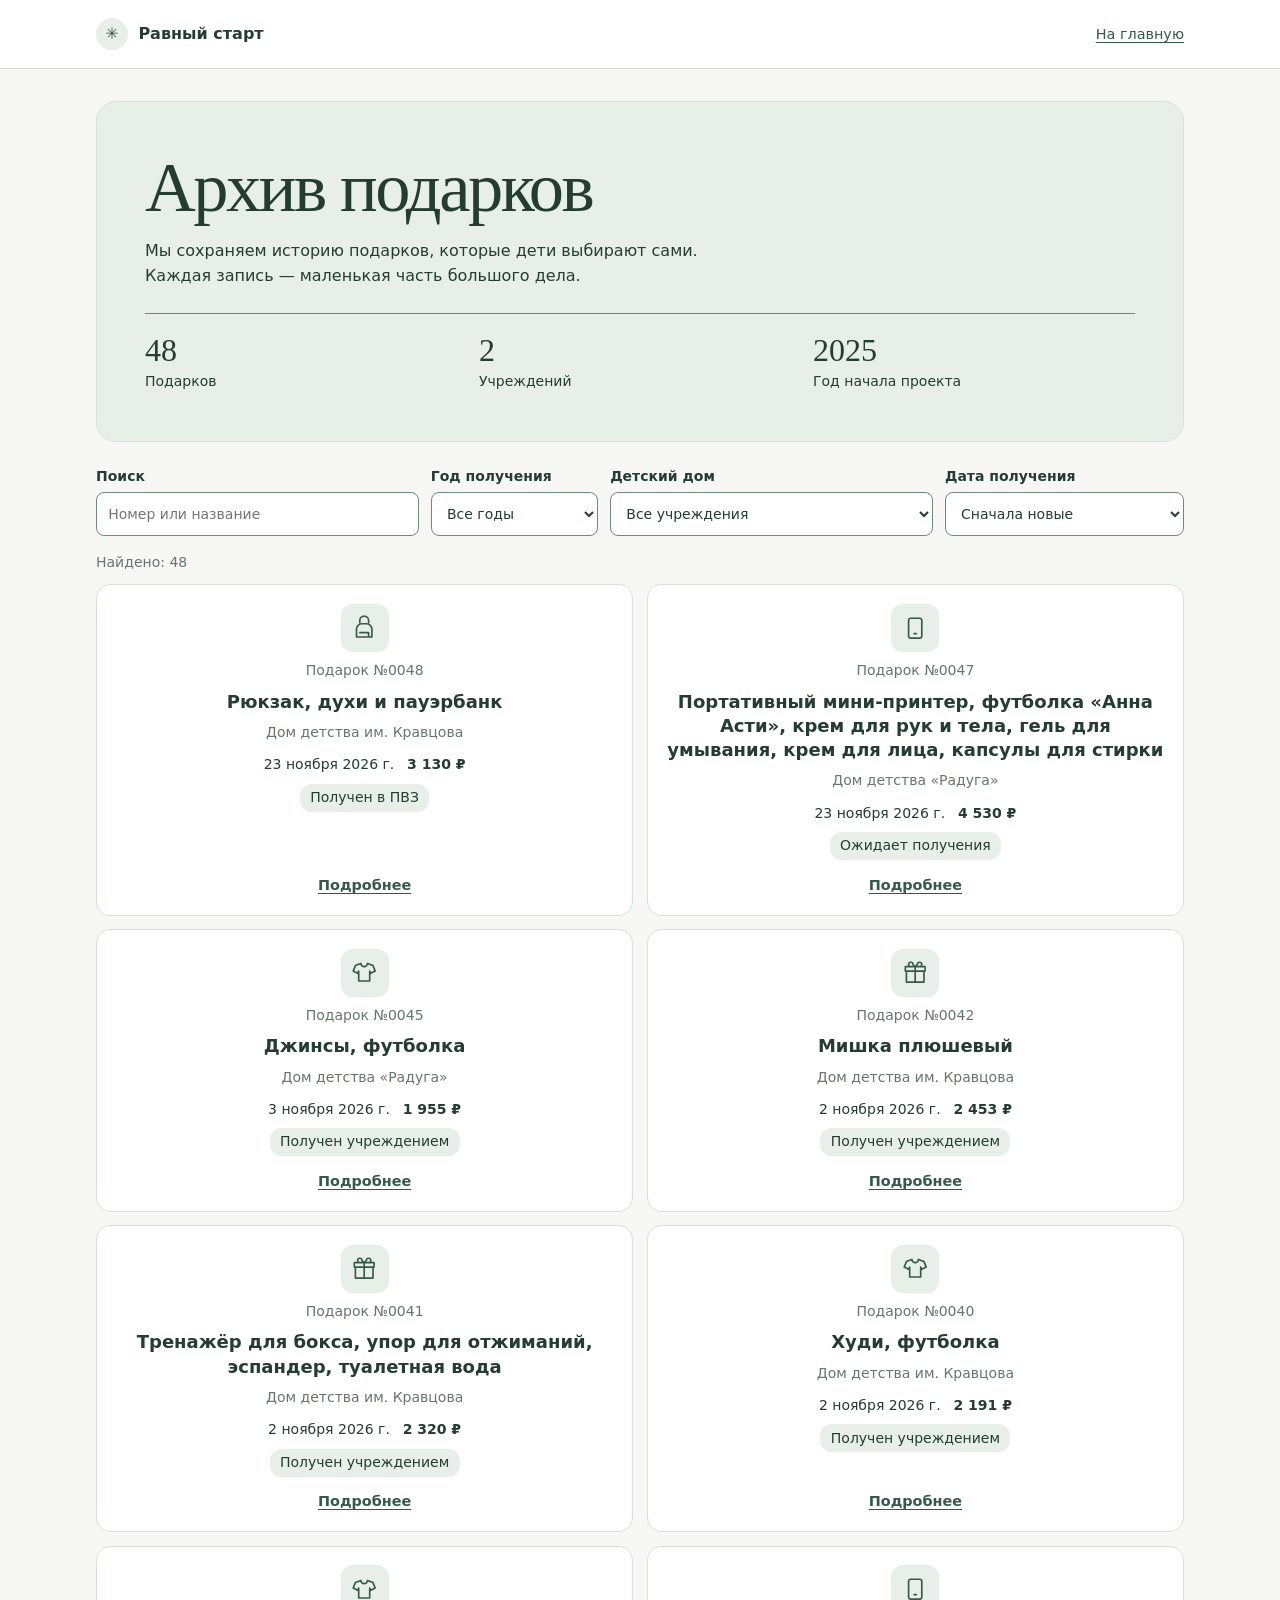
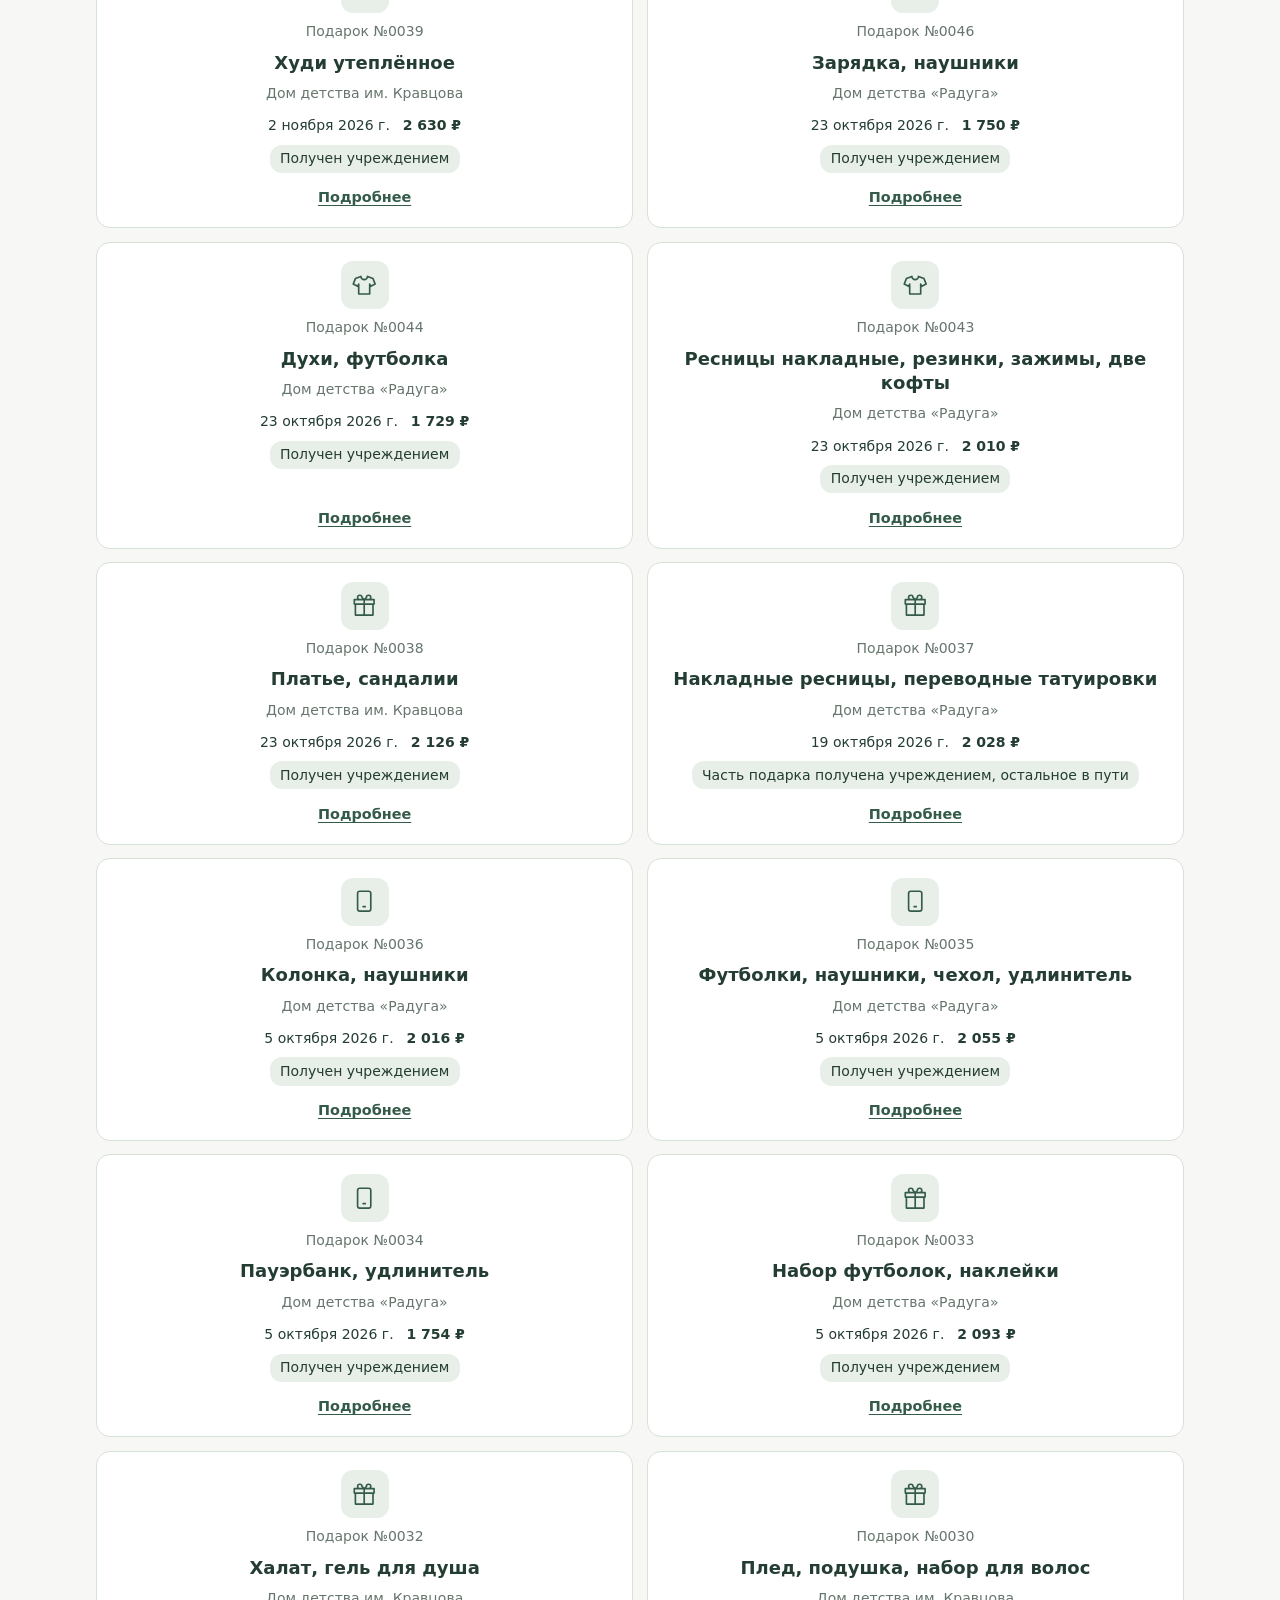
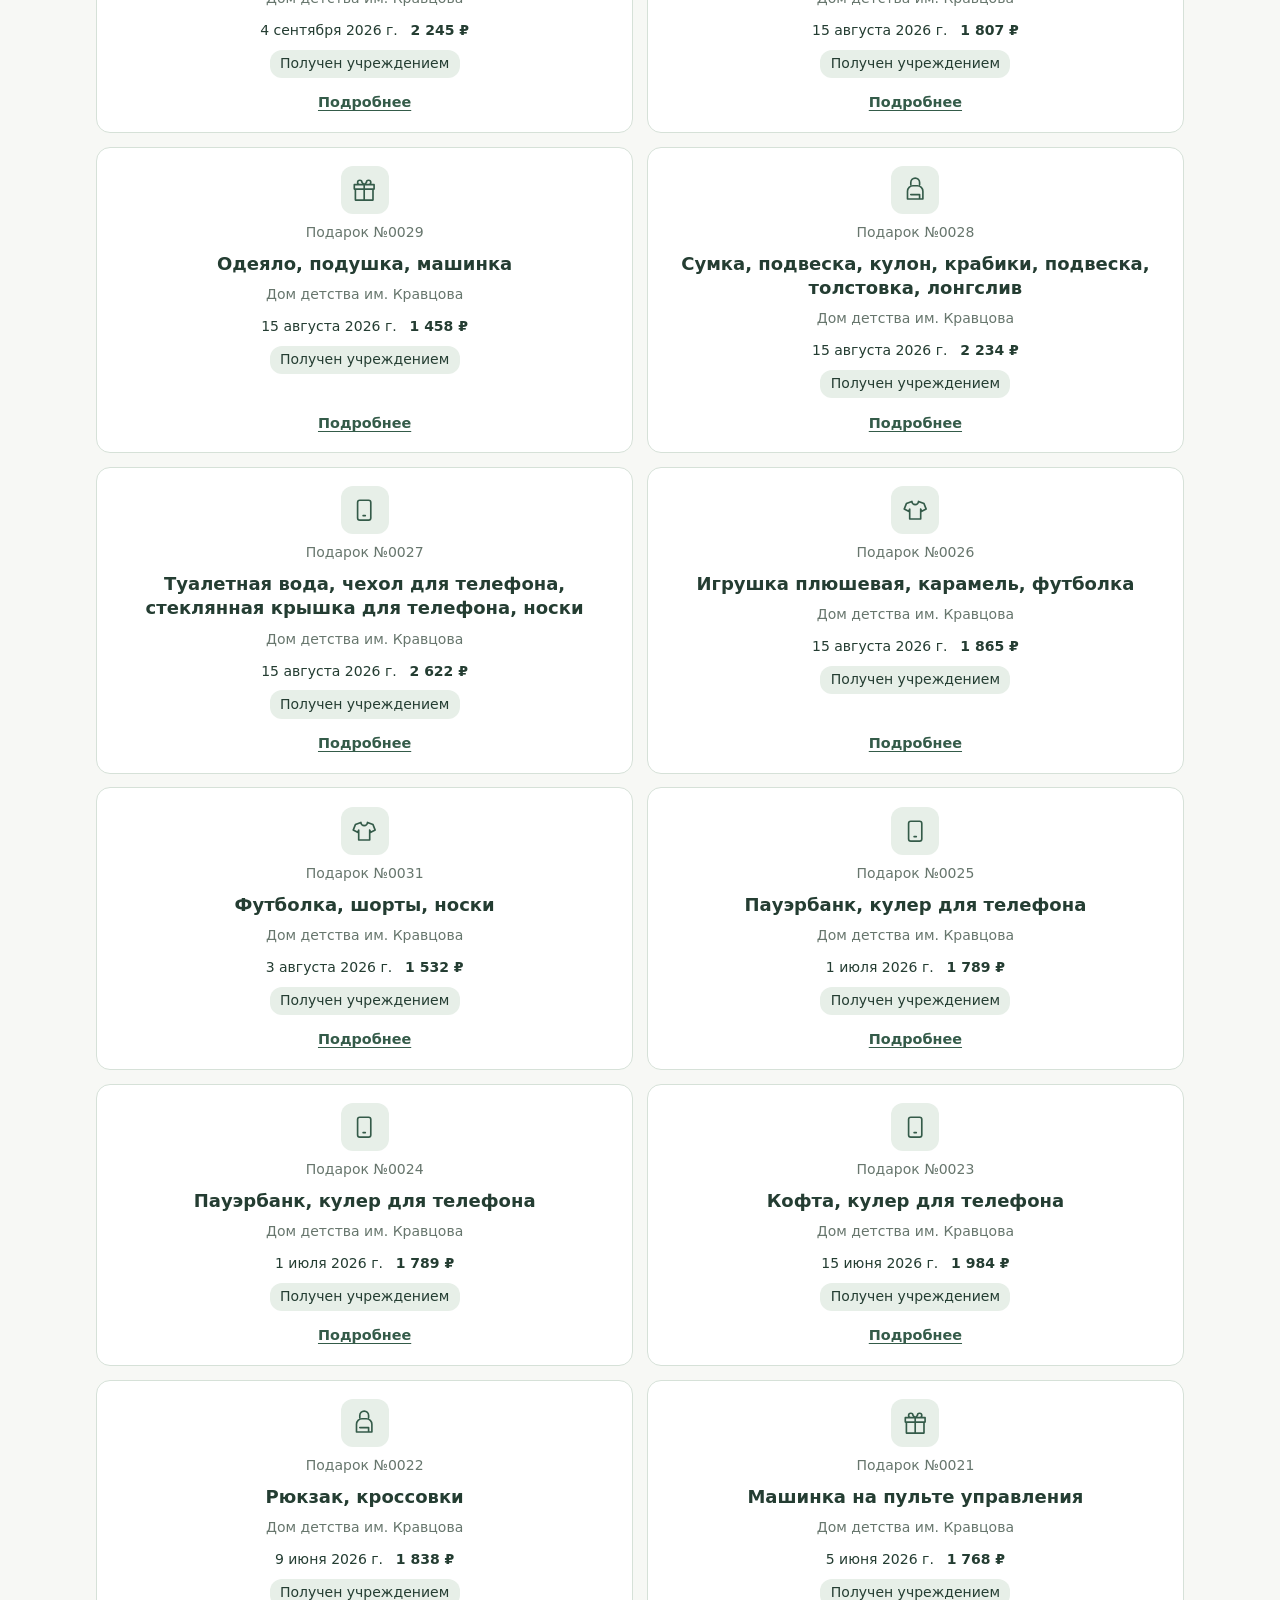
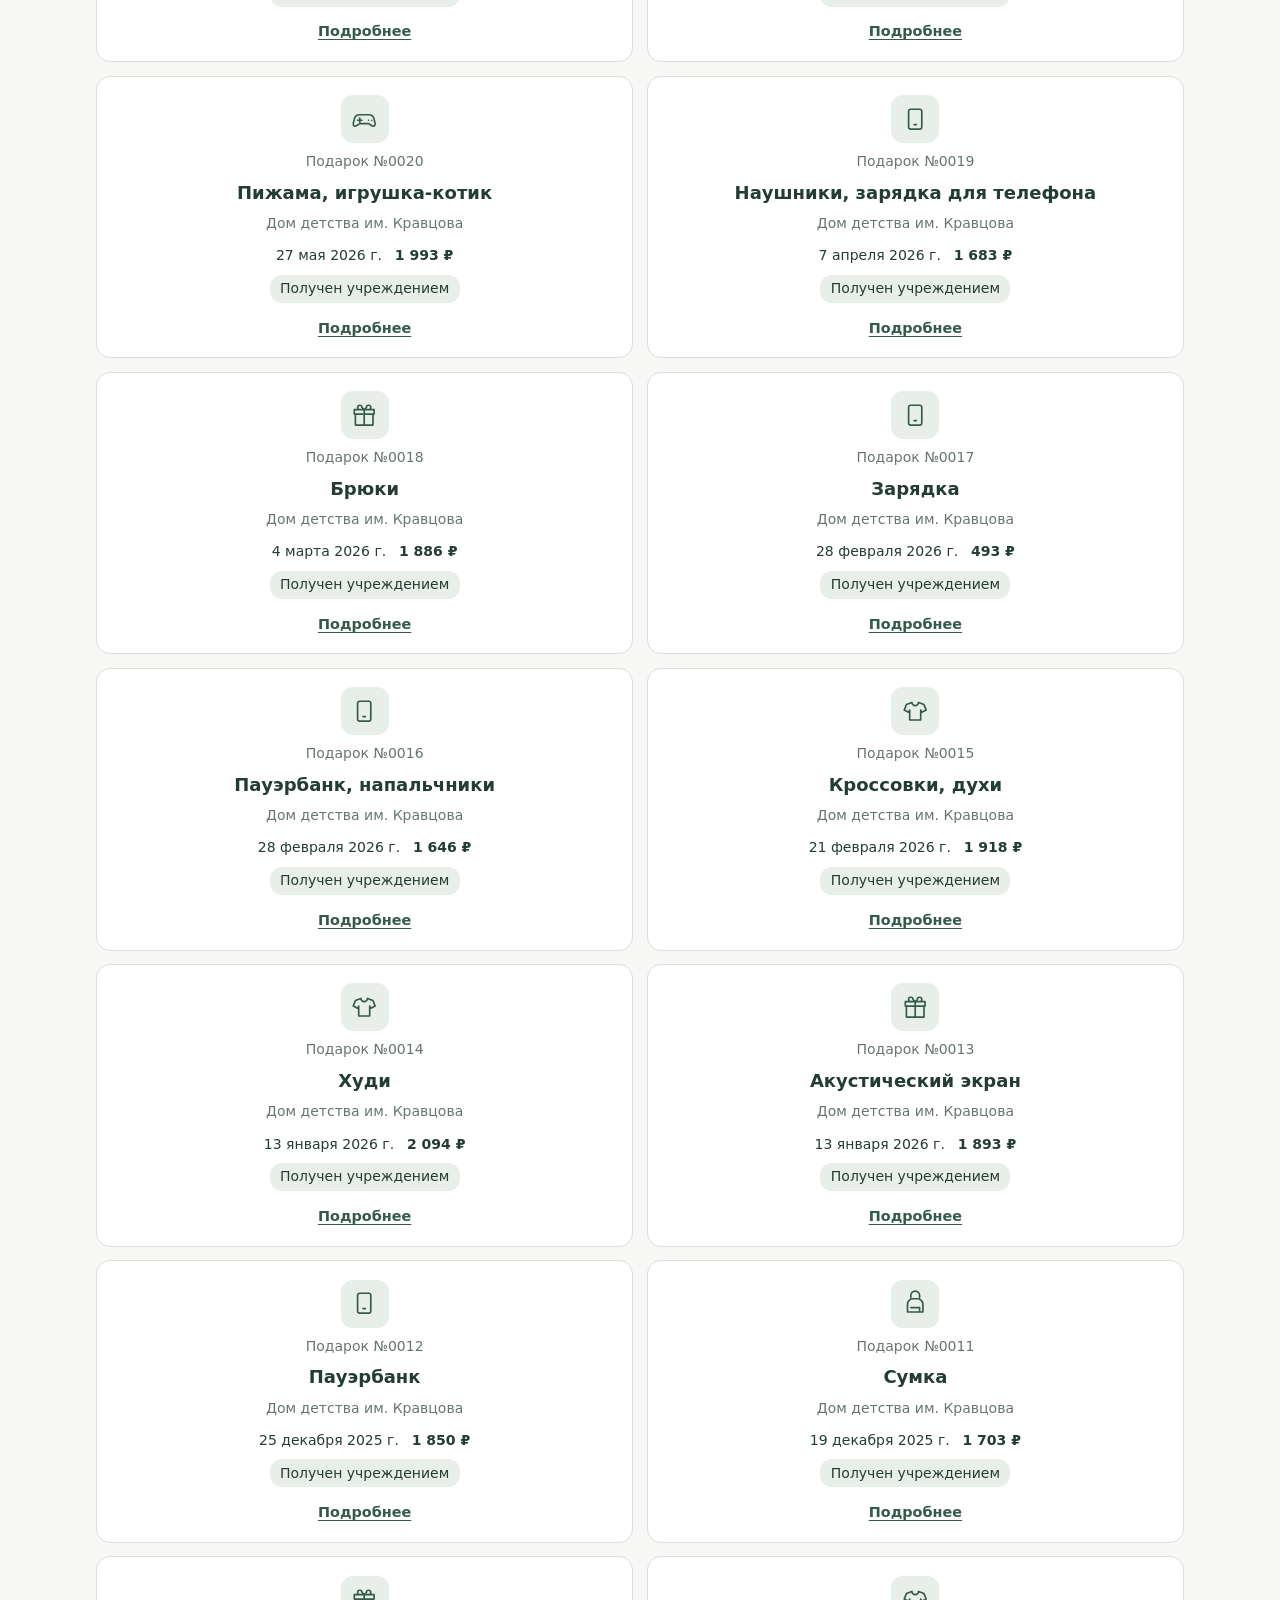
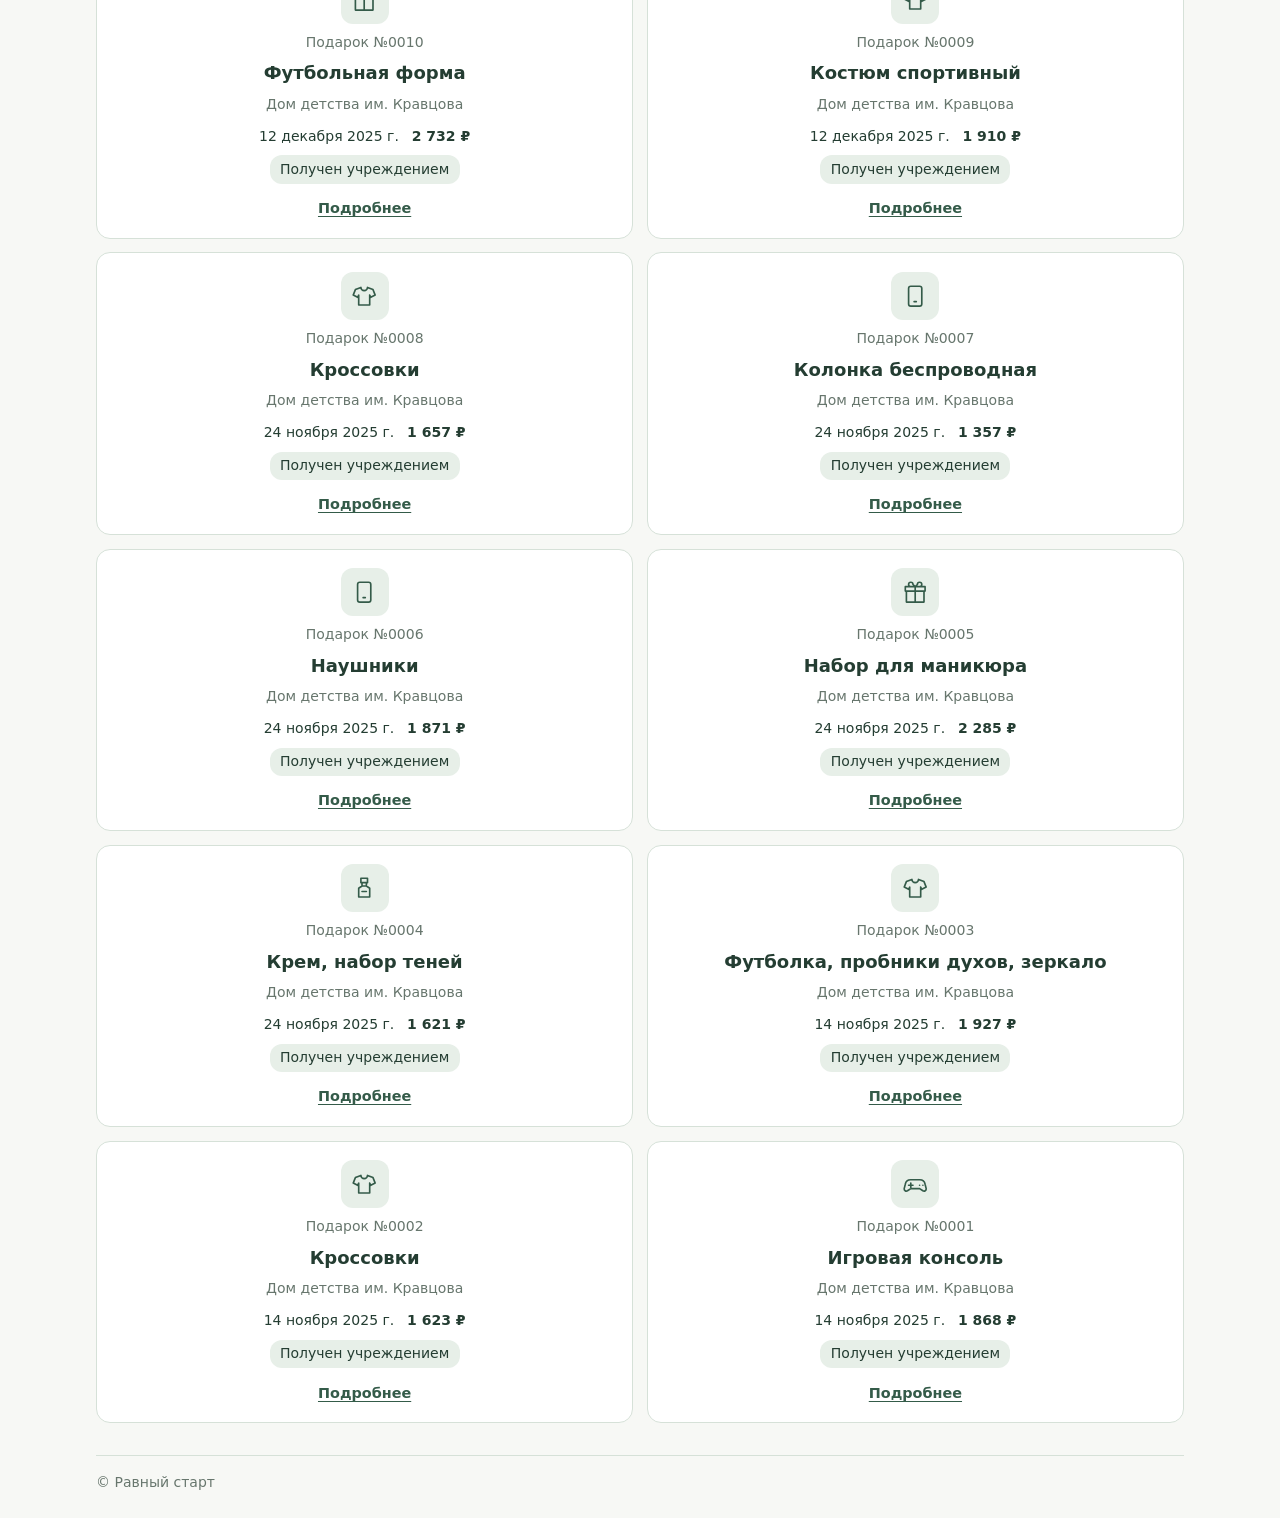
==== archive.html @ c75cbab9 "Redesign gift archive and detail pages" ====
<!doctype html>
<html lang="ru">
<head>
  <meta charset="utf-8">
  <meta name="viewport" content="width=device-width, initial-scale=1">
  <title>Архив подарков — Равный старт</title>
  <link rel="stylesheet" href="archive.css">
  <script type="module" src="archive.js"></script>
</head>
<body data-page="archive">
<header class="site-header">
  <div class="shell header-inner">
    <a class="brand" href="index.html"><span class="brand-mark" aria-hidden="true">✳</span> Равный старт</a>
    <a class="nav-link" href="index.html">На главную</a>
  </div>
</header>
<main class="shell">
  <section class="archive-intro">
    <h1>Архив подарков</h1>
    <p>Мы сохраняем историю подарков, которые дети выбирают сами. Каждая запись — маленькая часть большого дела.</p>
    <dl class="stats">
      <div><dt>Подарков</dt><dd id="gift-count">—</dd></div>
      <div><dt>Учреждений</dt><dd id="institution-count">—</dd></div>
      <div><dt>Год начала проекта</dt><dd>2025</dd></div>
    </dl>
  </section>
  <section class="catalog" aria-label="Каталог подарков">
    <form id="filters" class="filters" role="search" hidden>
      <label>Поиск<input id="search" type="search" placeholder="Номер или название"></label>
      <label>Год получения<select id="year"><option value="">Все годы</option></select></label>
      <label>Детский дом<select id="institution"><option value="">Все учреждения</option></select></label>
      <label>Дата получения<select id="sort"><option value="recent">Сначала новые</option><option value="oldest">Сначала ранние</option></select></label>
    </form>
    <p class="results" id="results" role="status">Загрузка архива…</p>
    <noscript>Для просмотра архива включите JavaScript.</noscript>
    <ul id="gift-list" class="gift-grid"></ul>
  </section>
</main>
<footer class="shell site-footer">© Равный старт</footer>
</body>
</html>
---- archive.css ----
:root {
  color-scheme: light;
  --paper: #f7f8f5;
  --sage-light: #e7efe8;
  --sage: #6c8b7e;
  --ink: #243d32;
  --muted: #67766d;
  --white: #fff;
  --line: #d6e1d8;
  --link: #345b49;
  font-family: "Segoe UI", system-ui, sans-serif;
  color: var(--ink);
  background: var(--paper);
}
* { box-sizing: border-box; }
body { margin: 0; line-height: 1.55; }
[hidden] { display: none !important; }
a { color: var(--link); text-underline-offset: .2em; }
a:hover { text-decoration-thickness: 2px; }
:focus-visible { outline: 2px solid var(--link); outline-offset: 3px; }
.shell { width: min(100% - 40px, 68rem); margin-inline: auto; }
.site-header { border-bottom: 1px solid var(--line); background: var(--white); }
.header-inner { min-height: 68px; display: flex; align-items: center; justify-content: space-between; gap: 1rem; }
.brand { display: inline-flex; align-items: center; gap: .65rem; color: var(--ink); font-weight: 700; text-decoration: none; }
.brand-mark { display: grid; place-items: center; background: var(--sage-light); color: var(--link); width: 2rem; height: 2rem; border-radius: 50%; }
.nav-link { font-size: .9rem; }
h1 { margin: 0; font: 400 clamp(2.2rem, 6vw, 4.4rem)/1.06 Georgia, serif; letter-spacing: -.035em; overflow-wrap: anywhere; }
.archive-intro { margin-block: 2rem 1.5rem; padding: clamp(1.25rem, 5vw, 3rem); background: var(--sage-light); border: 1px solid var(--line); border-radius: 20px; }
.archive-intro p { margin: .9rem 0 1.5rem; max-width: 38rem; }
.stats { display: grid; grid-template-columns: repeat(3, minmax(0, 1fr)); gap: .75rem; border-top: 1px solid var(--sage); padding-top: 1rem; margin: 0; }
.stats div { display: flex; flex-direction: column-reverse; }
.stats dt { font-size: .875rem; }
.stats dd { font: 400 clamp(1.4rem, 4vw, 2rem)/1.3 Georgia, serif; margin: 0; font-variant-numeric: tabular-nums; }
.filters { display: grid; grid-template-columns: 1.35fr .7fr 1.35fr 1fr; gap: .75rem; }
.filters label { min-width: 0; font-size: .875rem; font-weight: 600; }
.filters input, .filters select { display: block; width: 100%; min-height: 44px; margin-top: .3rem; padding: .5rem .7rem; border: 1px solid var(--sage); border-radius: 8px; background: var(--white); color: var(--ink); font: inherit; font-weight: 400; }
.results { color: var(--muted); font-size: .875rem; margin-block: 1rem .65rem; }
.gift-grid { list-style: none; padding: 0; margin: 0; display: grid; grid-template-columns: repeat(2, minmax(0, 1fr)); gap: .85rem; }
.gift-card { display: flex; flex-direction: column; align-items: center; text-align: center; gap: .5rem; padding: 1.15rem; border: 1px solid var(--line); border-radius: 14px; background: var(--white); }
.gift-card:hover, .gift-card:focus-within { border-color: var(--sage); }
.icon { display: grid; place-items: center; width: 3rem; height: 3rem; border-radius: 12px; background: var(--sage-light); color: var(--link); flex: none; }
.icon svg { width: 55%; height: 55%; }
.record-number, .institution { margin: 0; color: var(--muted); font-size: .875rem; }
.gift-card h2 { font-size: 1.125rem; line-height: 1.35; margin: 0; overflow-wrap: anywhere; }
.card-meta { display: flex; flex-wrap: wrap; justify-content: center; align-items: center; gap: .25rem .8rem; margin: .15rem 0 0; font-size: .875rem; }
.status { display: inline-block; padding: .2rem .65rem; border-radius: 12px; background: var(--sage-light); font-size: .875rem; }
.more { margin-top: auto; padding-top: .35rem; font-size: .9rem; font-weight: 600; }
.detail { max-width: 48rem; margin-block: 2rem; }
.detail-hero { text-align: center; border-radius: 20px; background: var(--sage-light); border: 1px solid var(--line); padding: clamp(1.25rem, 5vw, 2.5rem); }
.detail-hero .icon { width: 5rem; height: 5rem; background: var(--paper); margin: 0 auto .85rem; }
.detail-hero h1 { font-size: clamp(1.65rem, 4.8vw, 3rem); margin-block: .45rem 1rem; }
.detail-summary { display: flex; flex-wrap: wrap; justify-content: center; align-items: center; gap: .55rem .85rem; }
.detail-summary strong { font-size: 1.3rem; }
.detail-summary .status { background: var(--white); }
.facts-panel { margin-top: 1rem; border: 1px solid var(--line); border-radius: 14px; background: var(--white); padding: .85rem clamp(.75rem, 4vw, 1.5rem); }
.facts { width: 100%; border-collapse: collapse; table-layout: fixed; text-align: center; font-size: .9375rem; }
.facts caption { padding: .2rem 0 .7rem; color: var(--ink); font-weight: 600; }
.facts th, .facts td { padding: .5rem .35rem; border-top: 1px solid var(--line); overflow-wrap: anywhere; }
.facts th { color: var(--muted); font-weight: 500; }
.document { margin: .6rem 0 0; padding-top: .8rem; border-top: 1px solid var(--line); text-align: center; }
.site-footer { margin-top: 2rem; padding-block: 1rem 1.5rem; border-top: 1px solid var(--line); color: var(--muted); font-size: .875rem; }
@media (max-width: 52rem) {
  .filters { grid-template-columns: repeat(2, minmax(0, 1fr)); }
}
@media (max-width: 38rem) {
  .shell { width: min(100% - 24px, 68rem); }
  .gift-grid { grid-template-columns: minmax(0, 1fr); }
}
@media (max-width: 25rem) {
  .filters { grid-template-columns: minmax(0, 1fr); }
  .stats { gap: .45rem; }
}
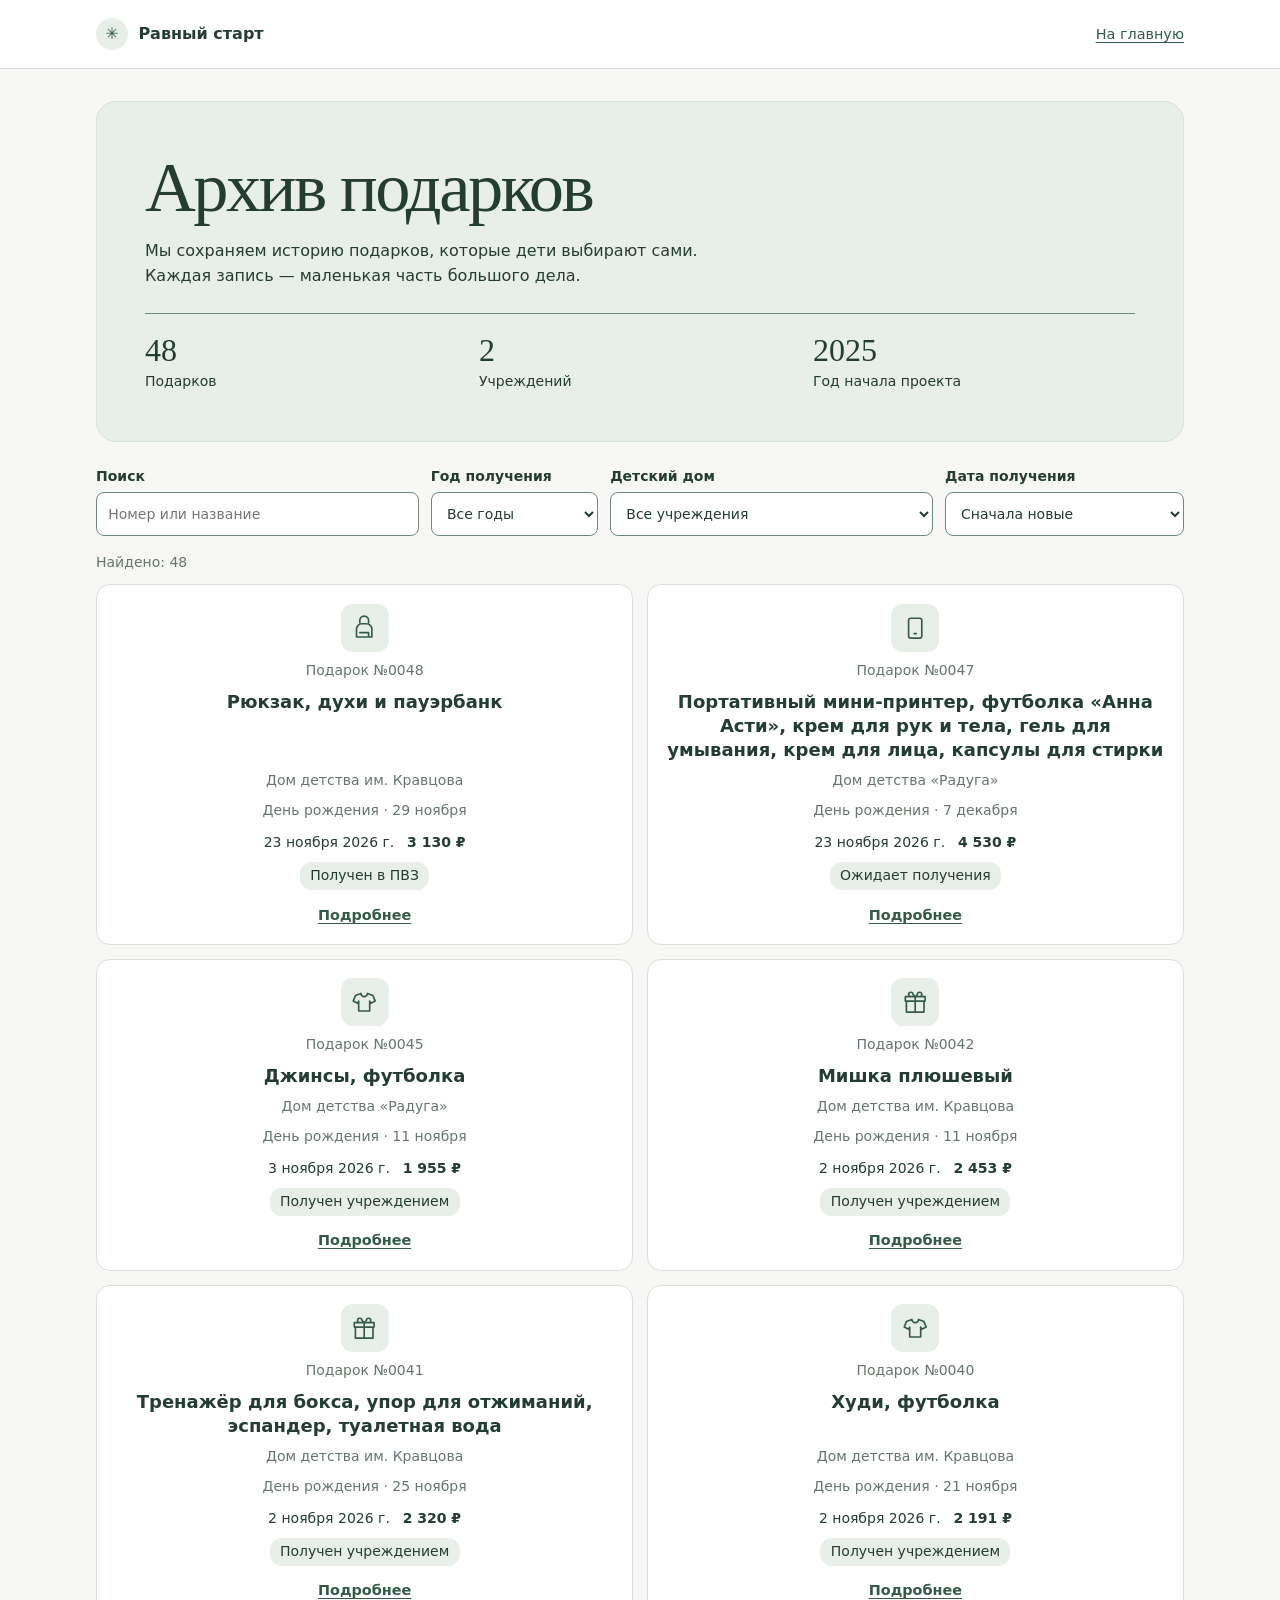
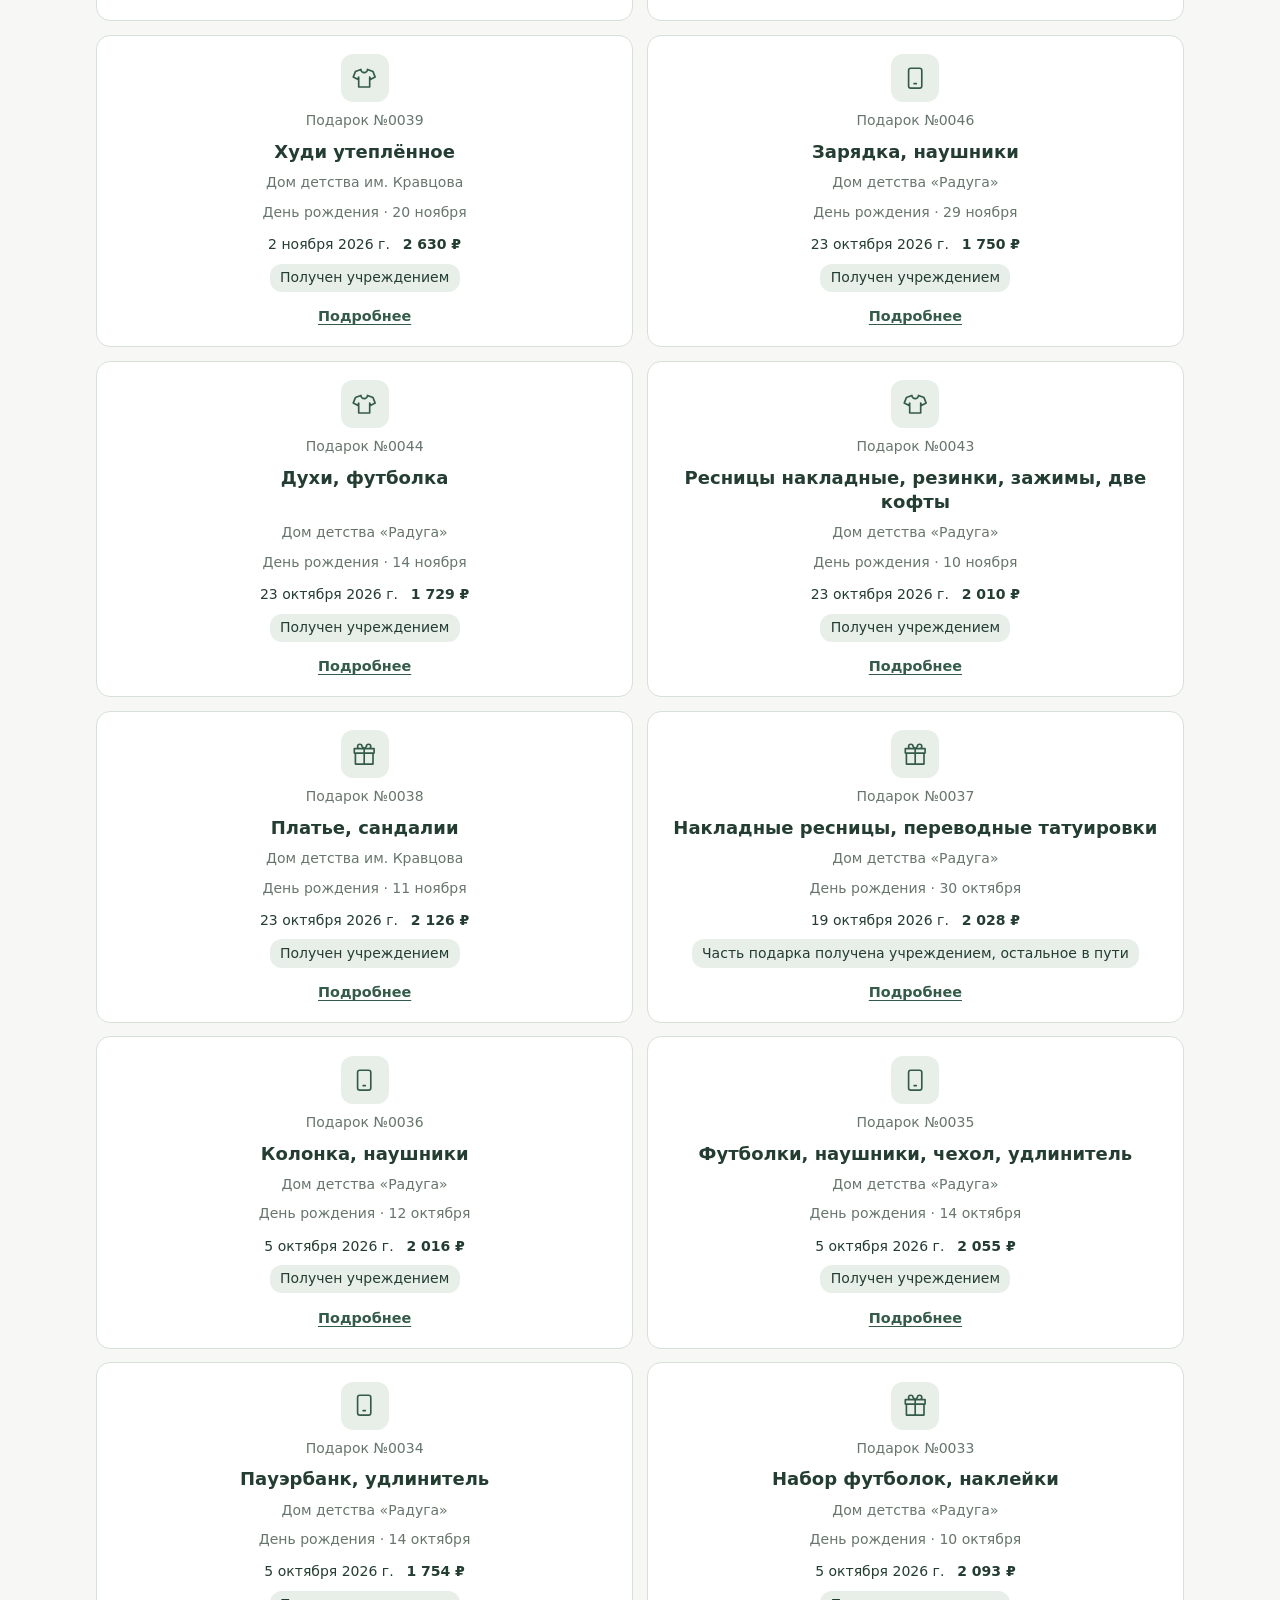
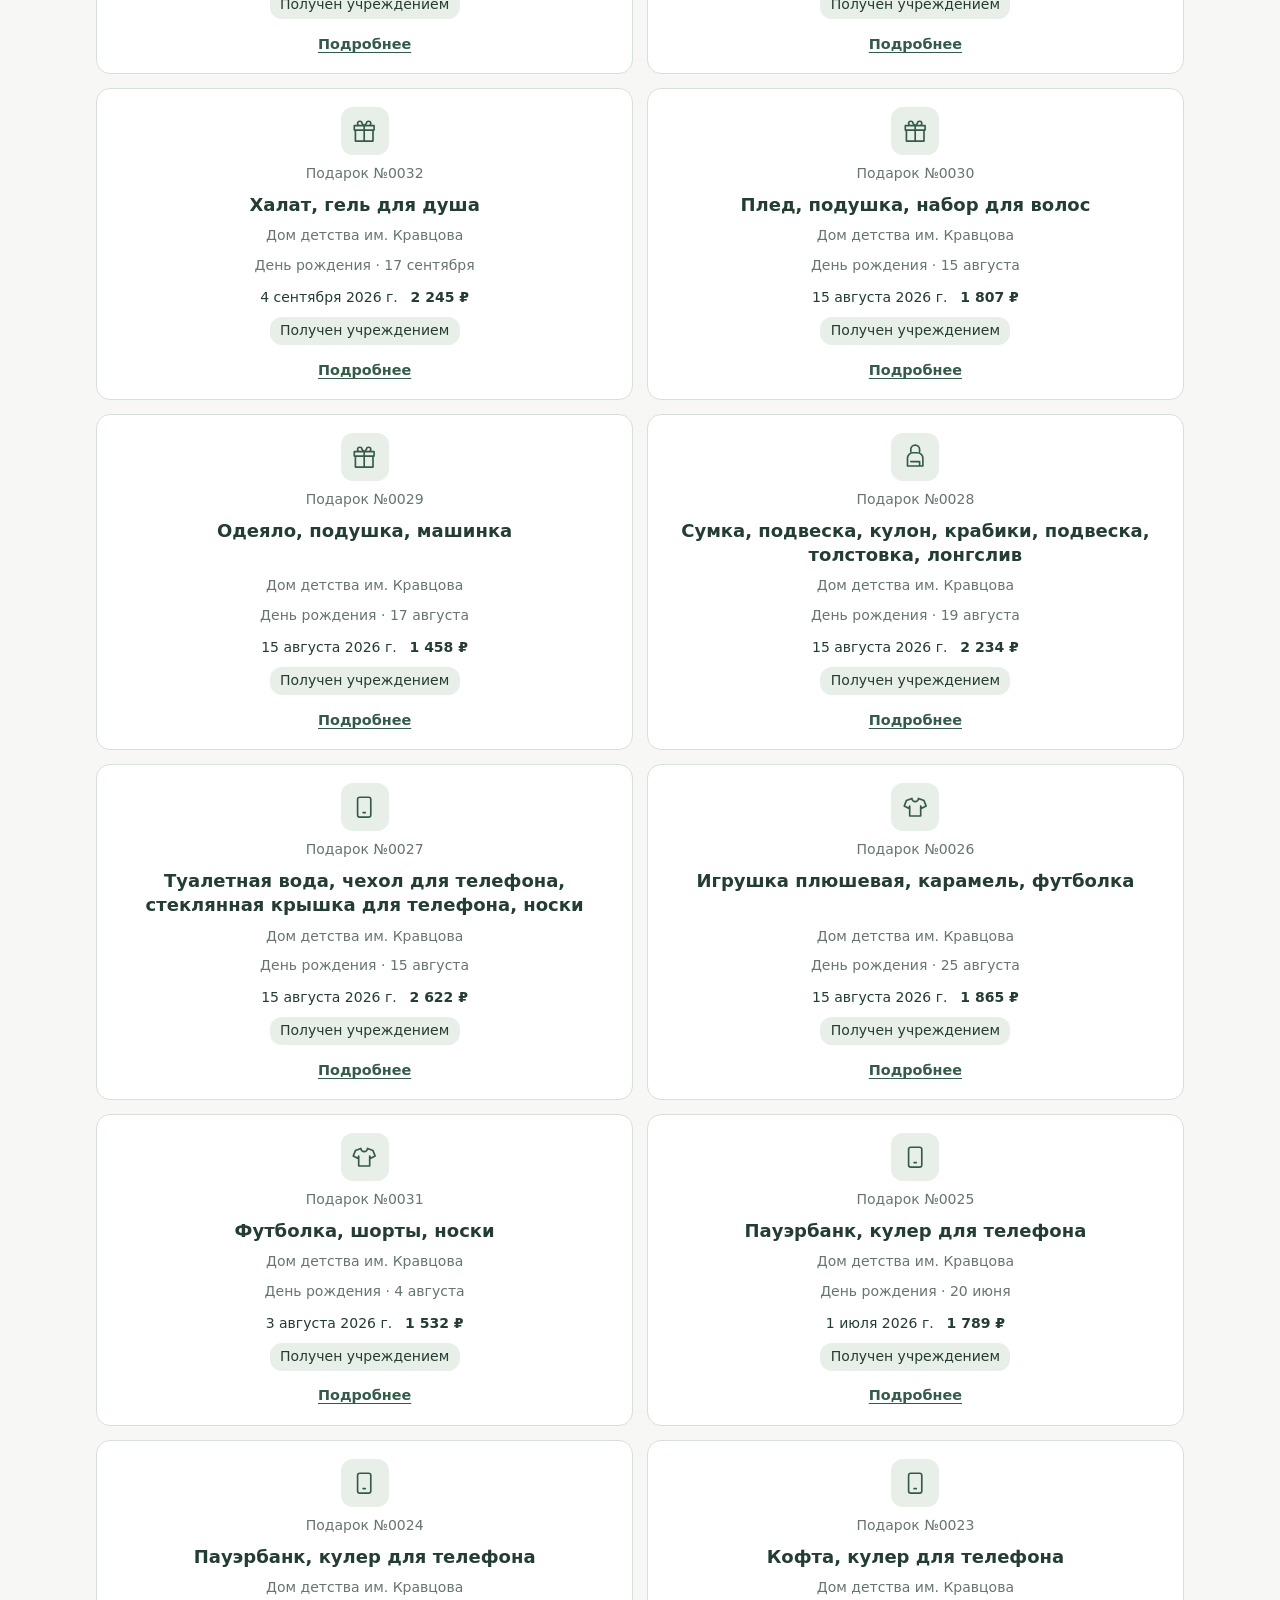
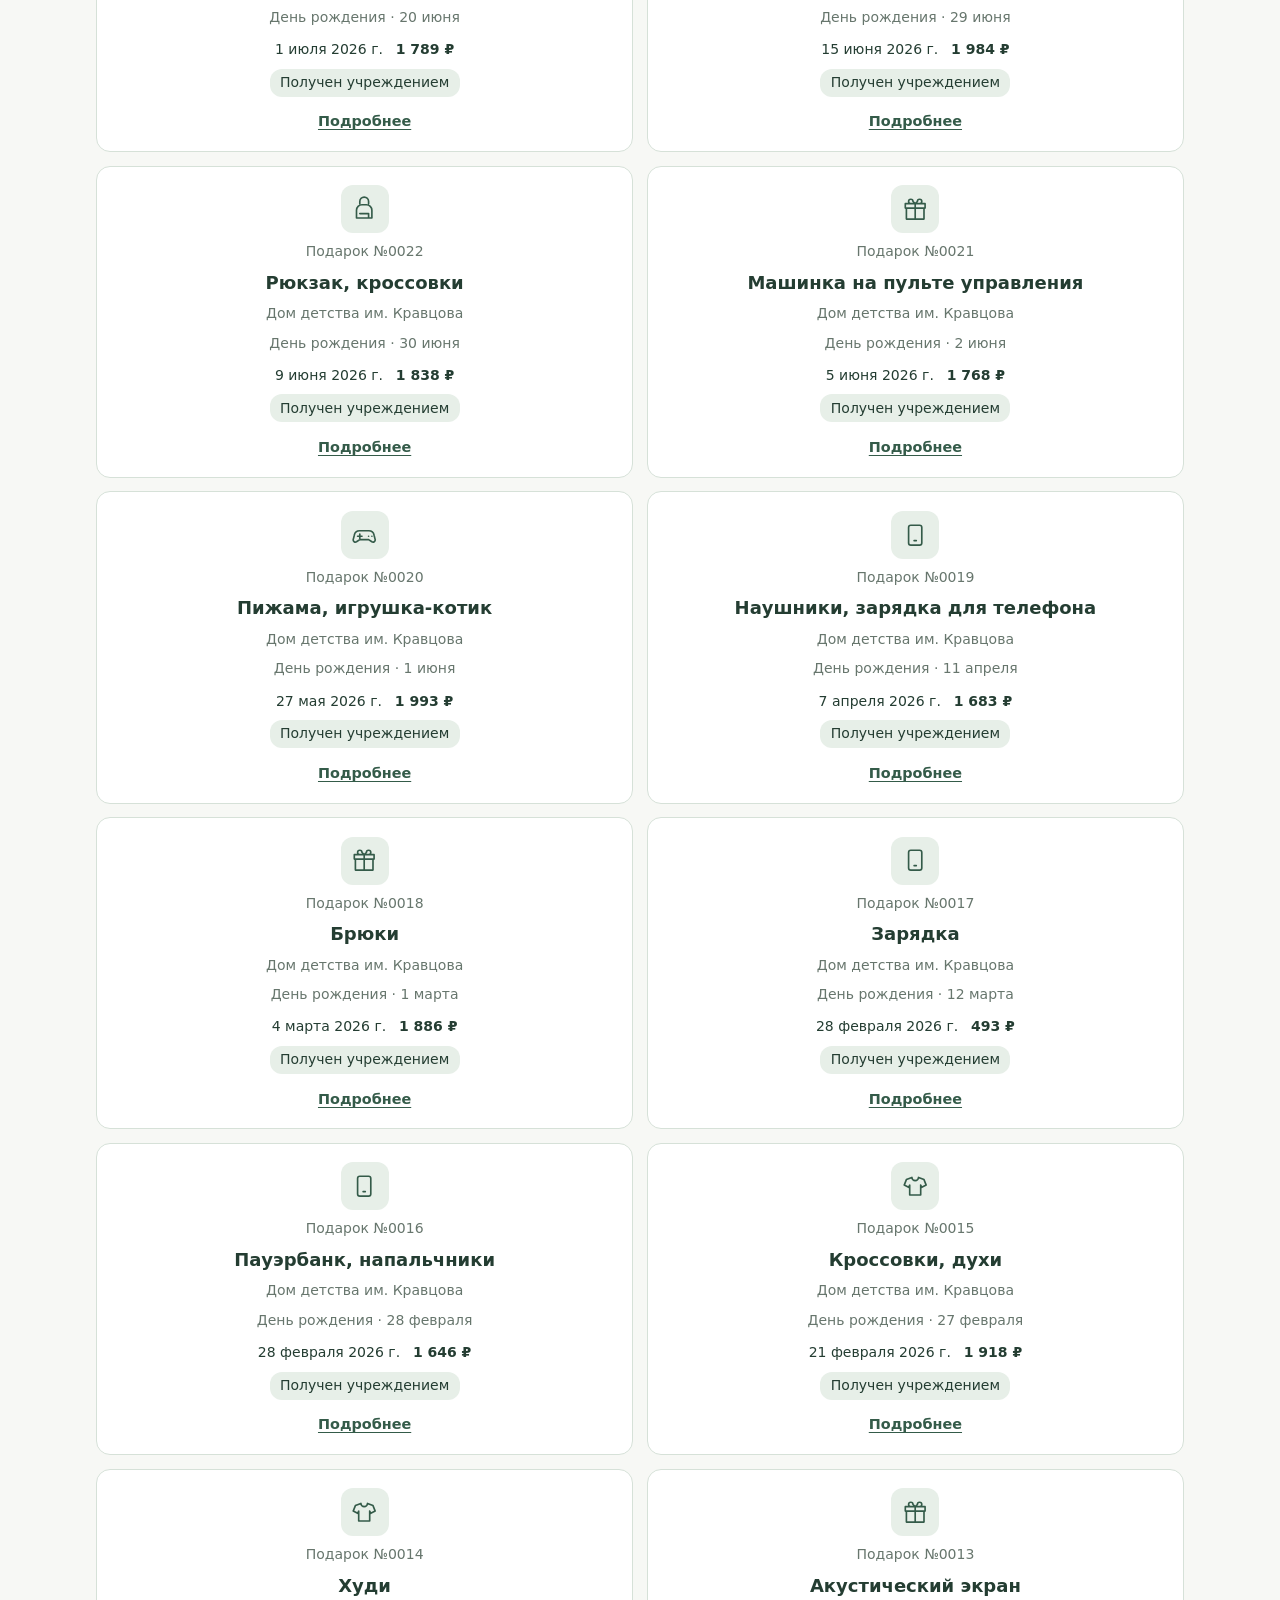
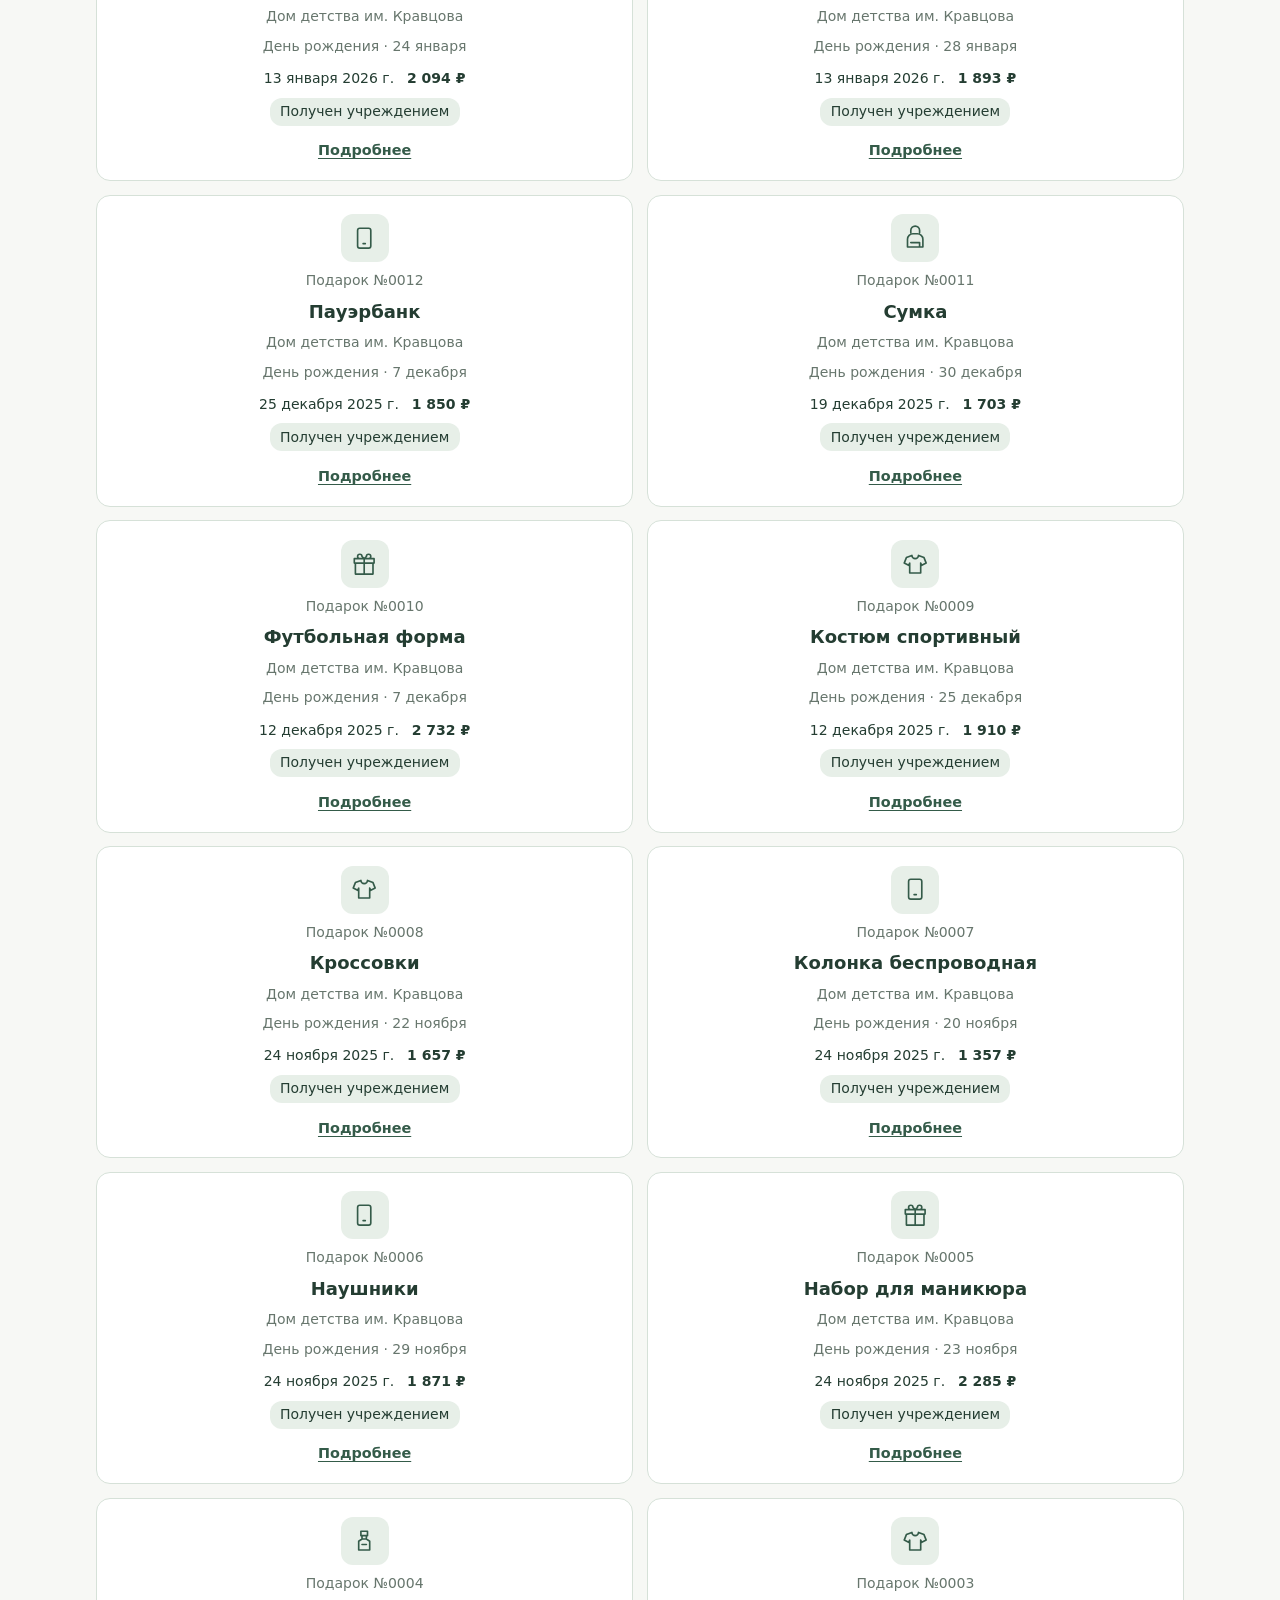
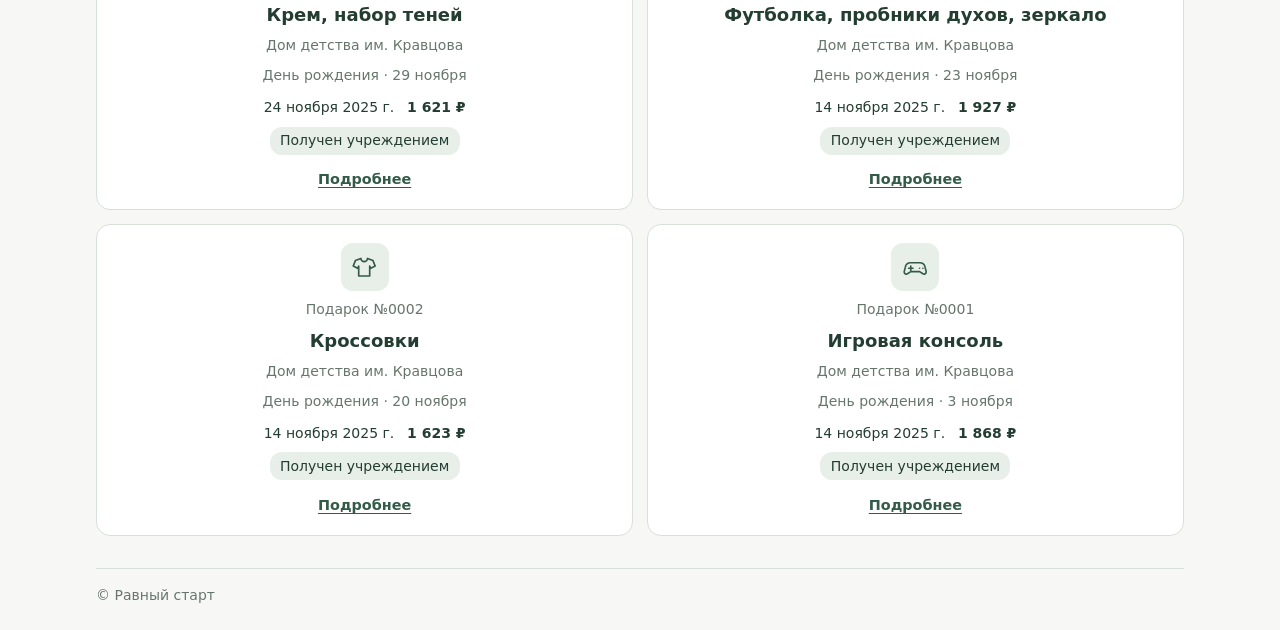
==== commit 4ba583f6: "Refresh cached gift card styles and scripts" ====
--- a/archive.html
+++ b/archive.html
@@ -4,8 +4,8 @@
   <meta charset="utf-8">
   <meta name="viewport" content="width=device-width, initial-scale=1">
   <title>Архив подарков — Равный старт</title>
-  <link rel="stylesheet" href="archive.css">
-  <script type="module" src="archive.js"></script>
+  <link rel="stylesheet" href="archive.css?v=aligned-cards">
+  <script type="module" src="archive.js?v=aligned-cards"></script>
 </head>
 <body data-page="archive">
 <header class="site-header">
--- a/archive.css
+++ b/archive.css
@@ -40,7 +40,7 @@
 .gift-card:hover, .gift-card:focus-within { border-color: var(--sage); }
 .icon { display: grid; place-items: center; width: 3rem; height: 3rem; border-radius: 12px; background: var(--sage-light); color: var(--link); flex: none; }
 .icon svg { width: 55%; height: 55%; }
-.record-number, .institution { margin: 0; color: var(--muted); font-size: .875rem; }
+.record-number, .institution, .birthday { margin: 0; color: var(--muted); font-size: .875rem; }
 .gift-card h2 { font-size: 1.125rem; line-height: 1.35; margin: 0; overflow-wrap: anywhere; }
 .card-meta { display: flex; flex-wrap: wrap; justify-content: center; align-items: center; gap: .25rem .8rem; margin: .15rem 0 0; font-size: .875rem; }
 .status { display: inline-block; padding: .2rem .65rem; border-radius: 12px; background: var(--sage-light); font-size: .875rem; }
@@ -59,6 +59,15 @@
 .facts th { color: var(--muted); font-weight: 500; }
 .document { margin: .6rem 0 0; padding-top: .8rem; border-top: 1px solid var(--line); text-align: center; }
 .site-footer { margin-top: 2rem; padding-block: 1rem 1.5rem; border-top: 1px solid var(--line); color: var(--muted); font-size: .875rem; }
+@media (width > 38rem) {
+  .gift-card {
+    display: grid;
+    grid-row: span 8;
+    grid-template-rows: subgrid;
+    align-items: start;
+    justify-items: center;
+  }
+}
 @media (max-width: 52rem) {
   .filters { grid-template-columns: repeat(2, minmax(0, 1fr)); }
 }
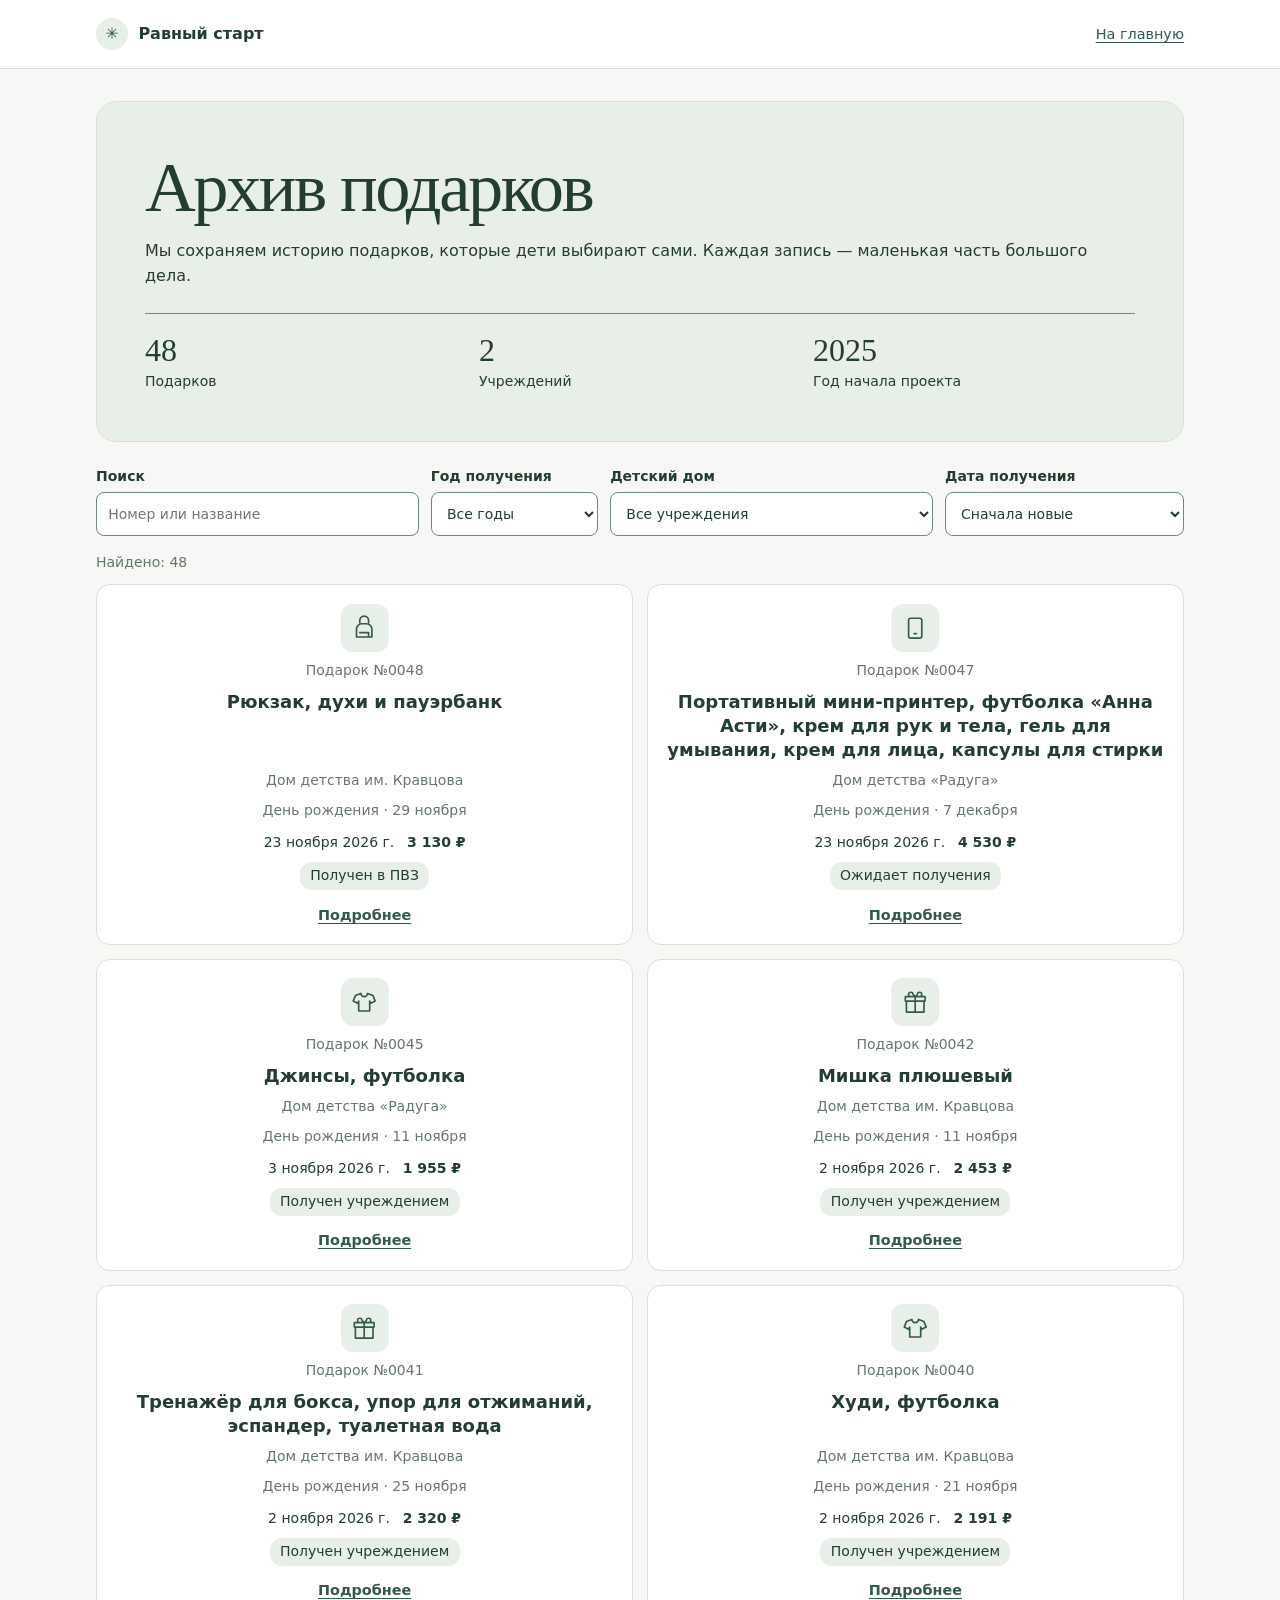
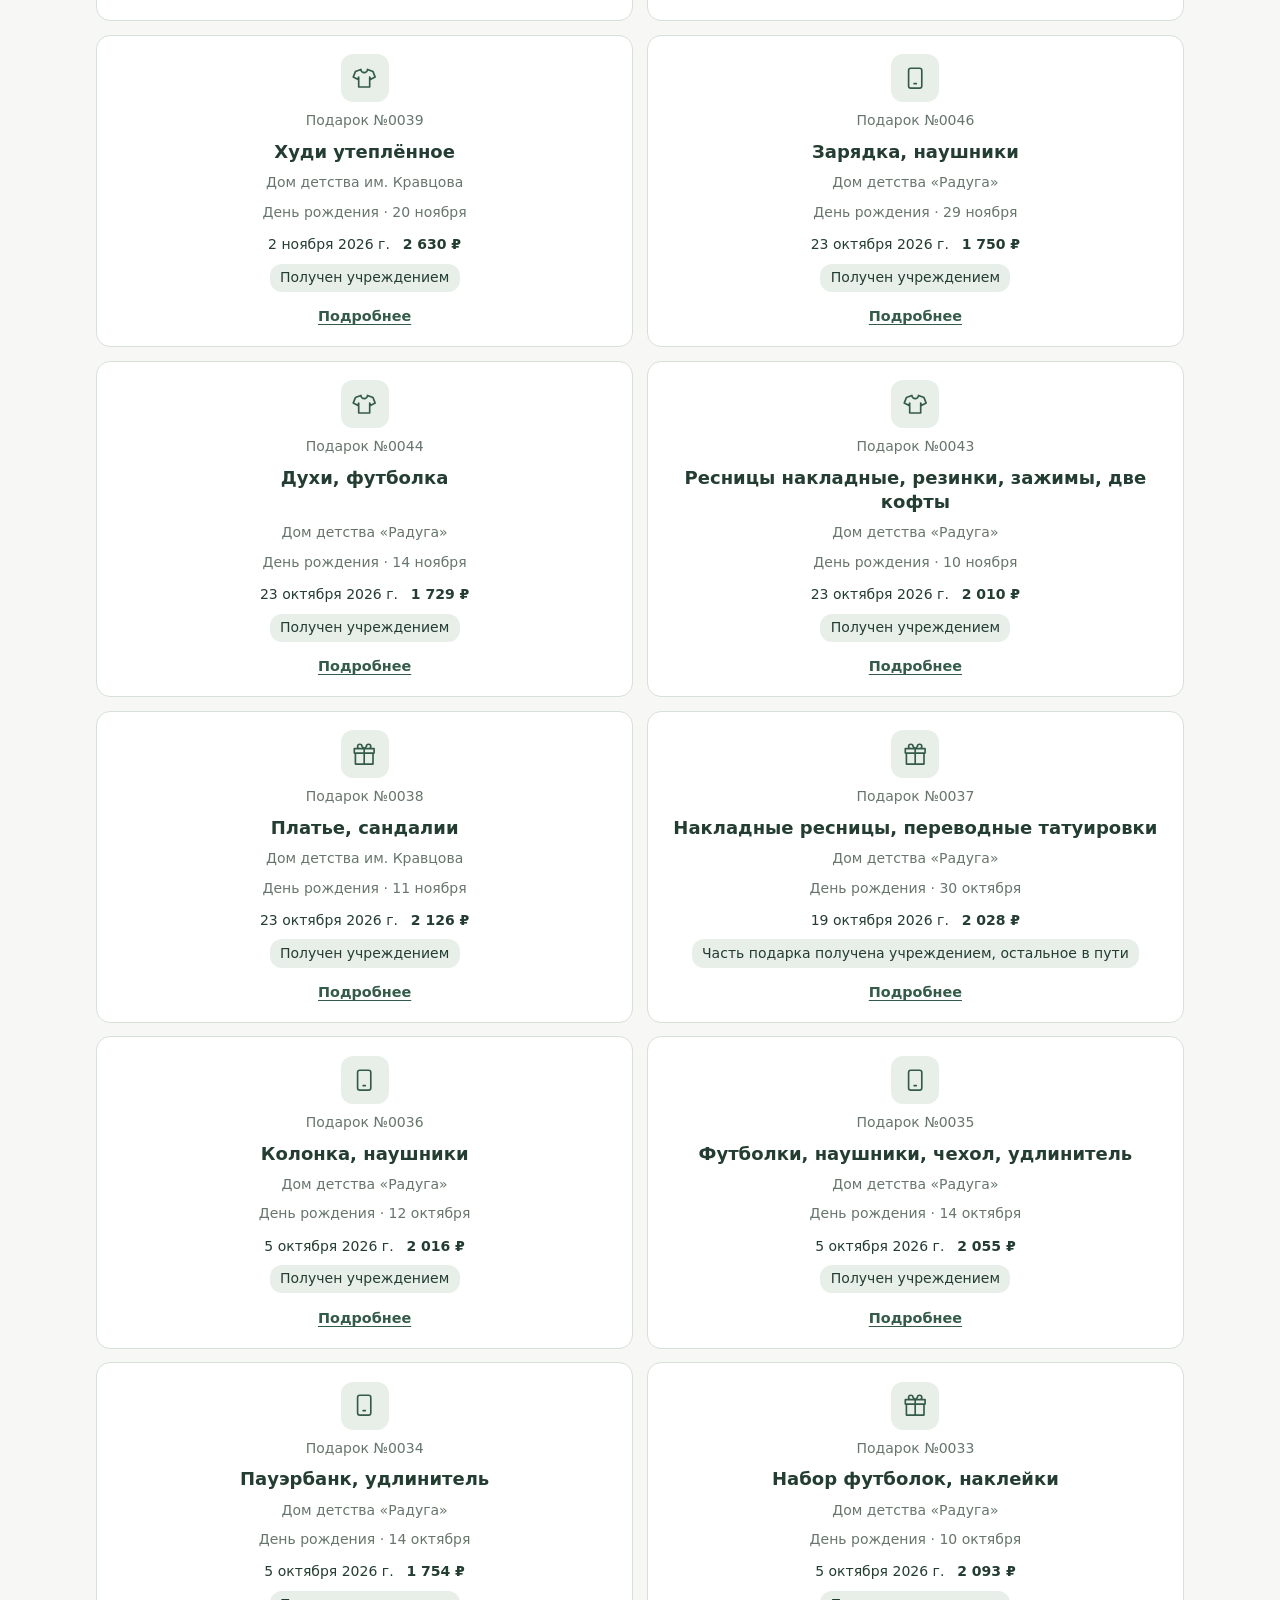
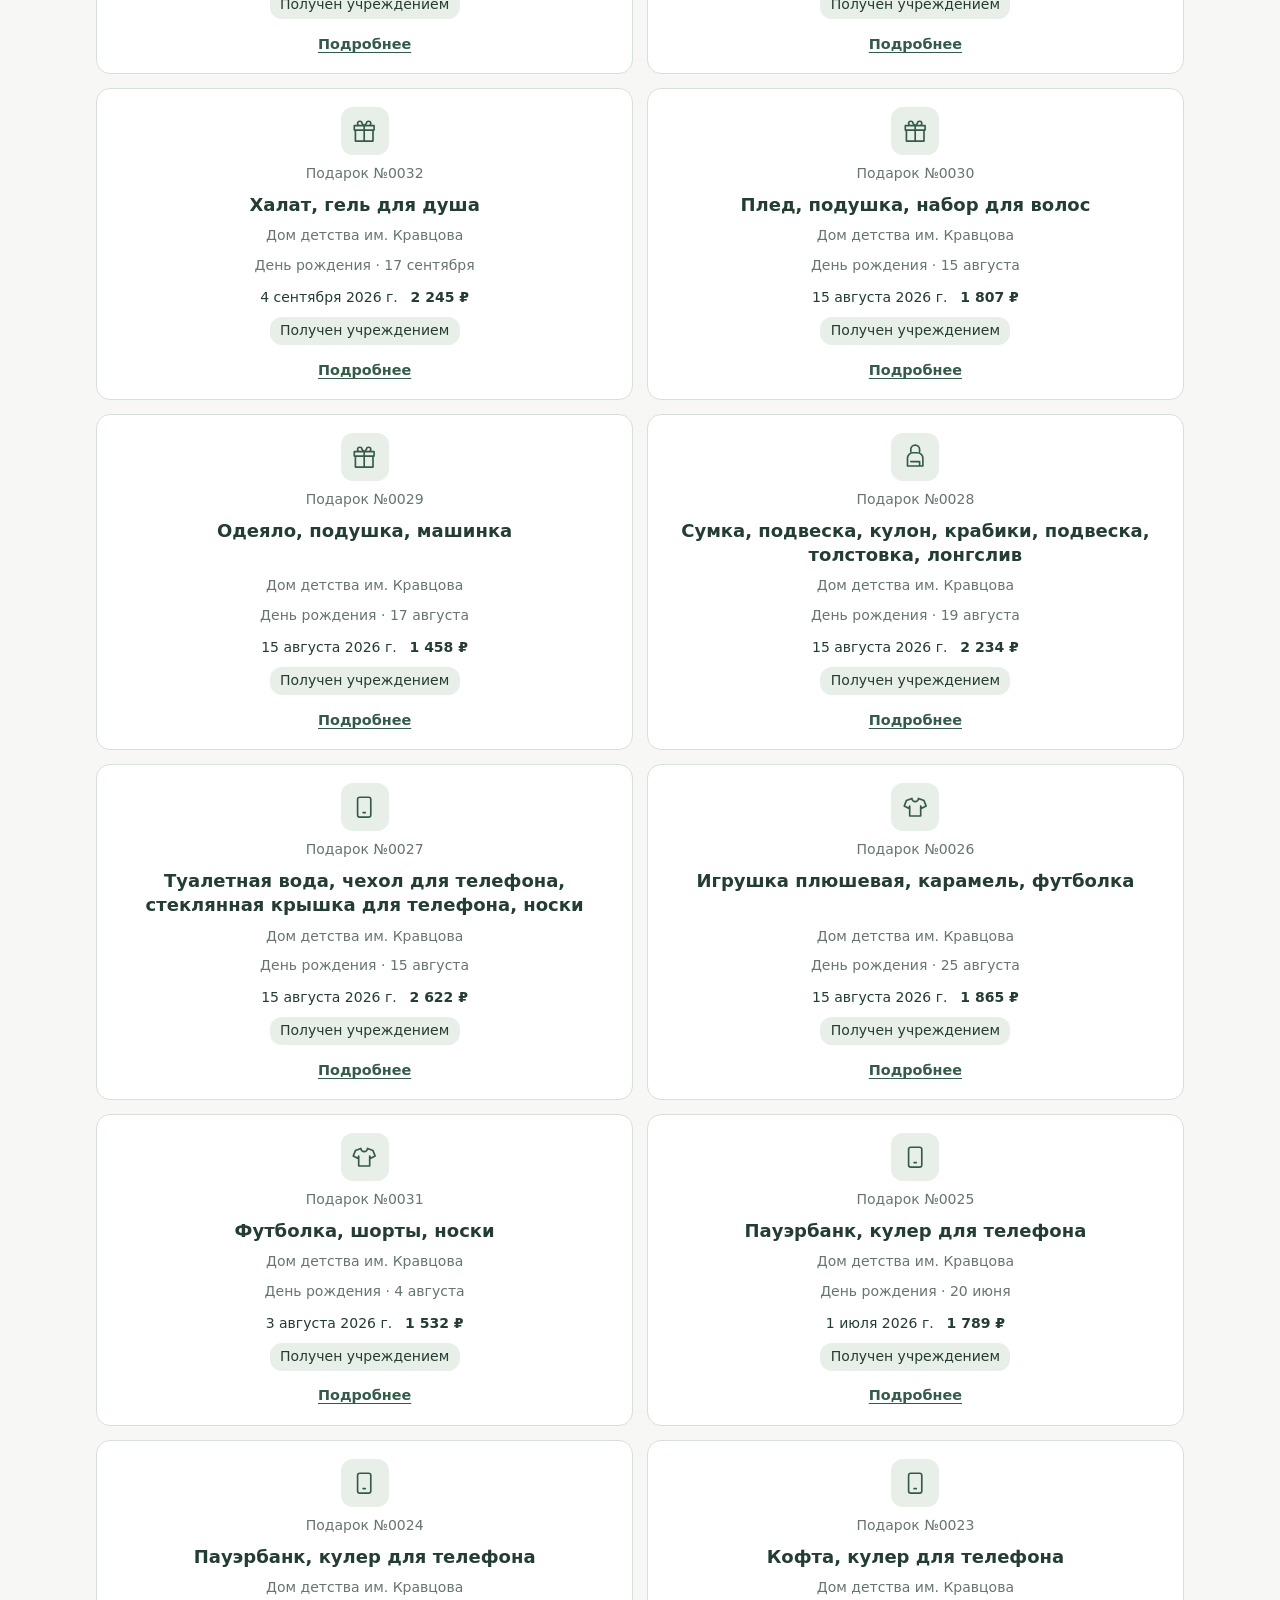
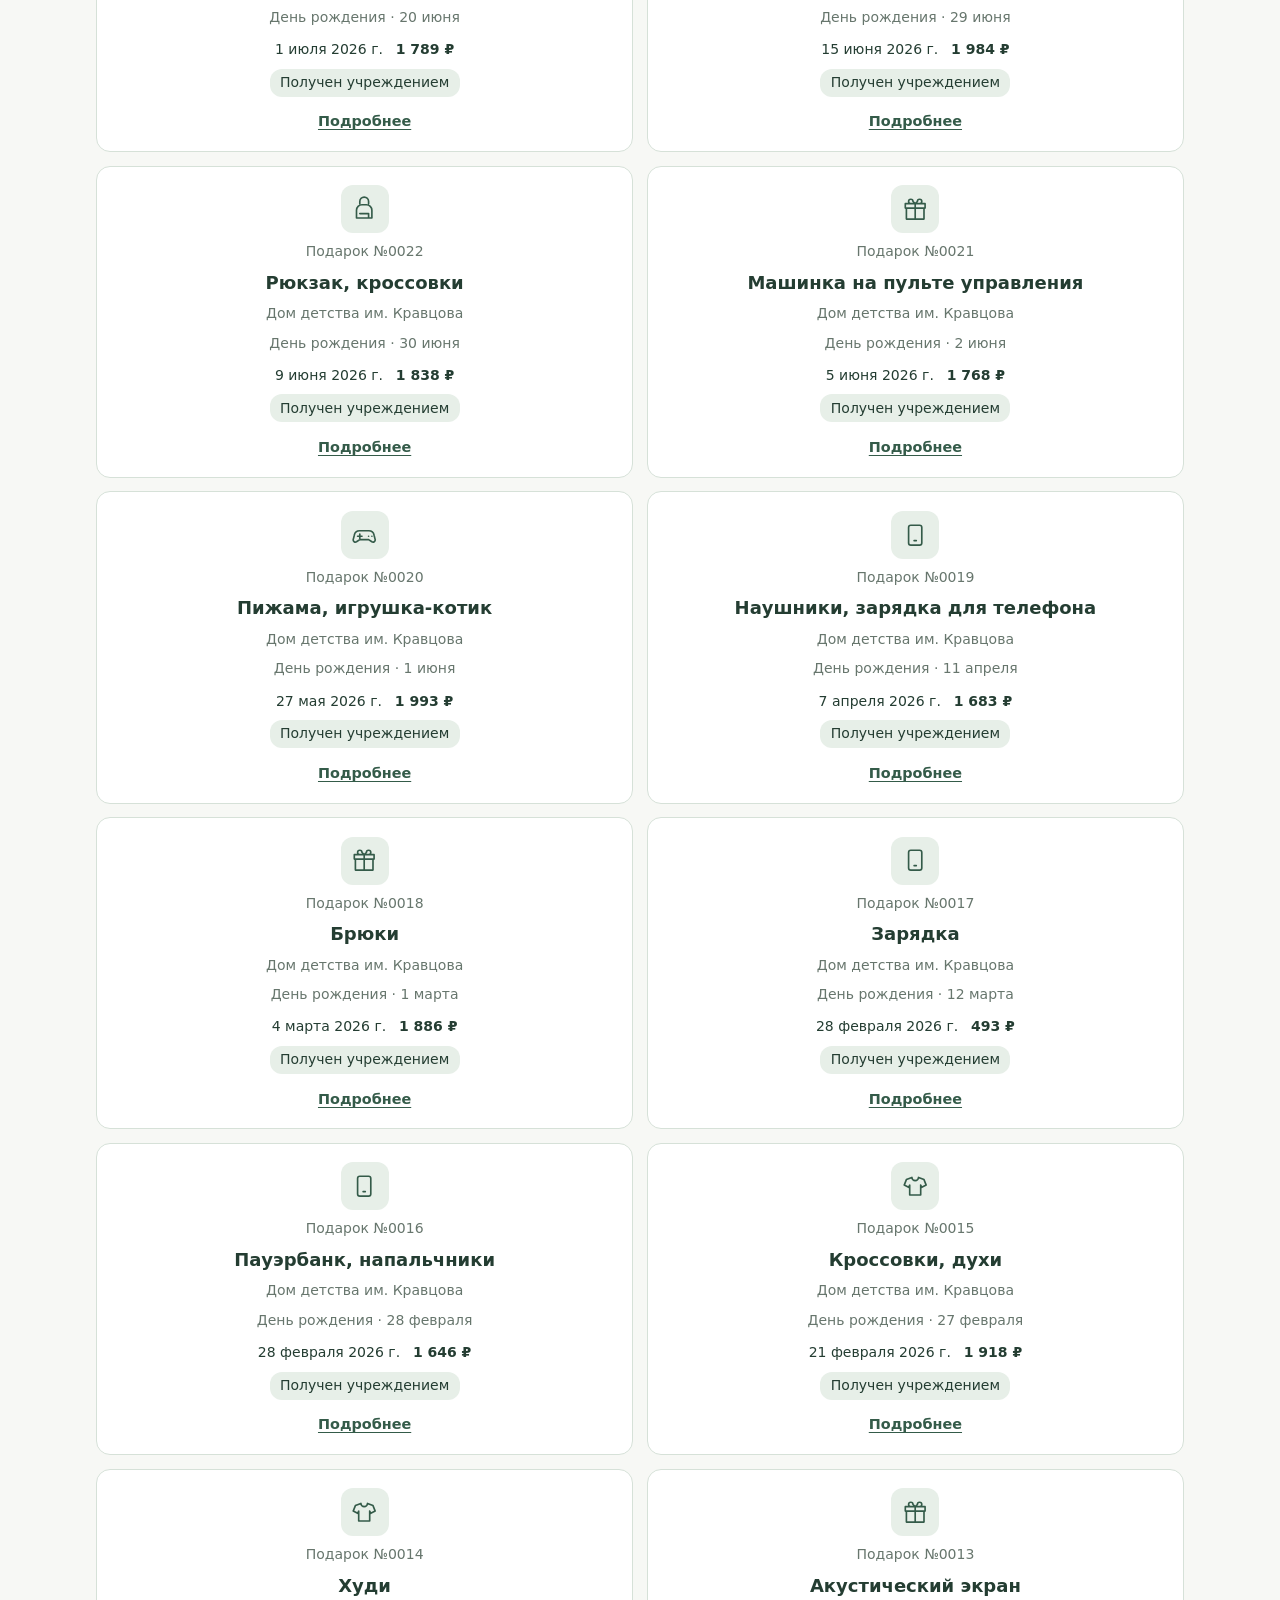
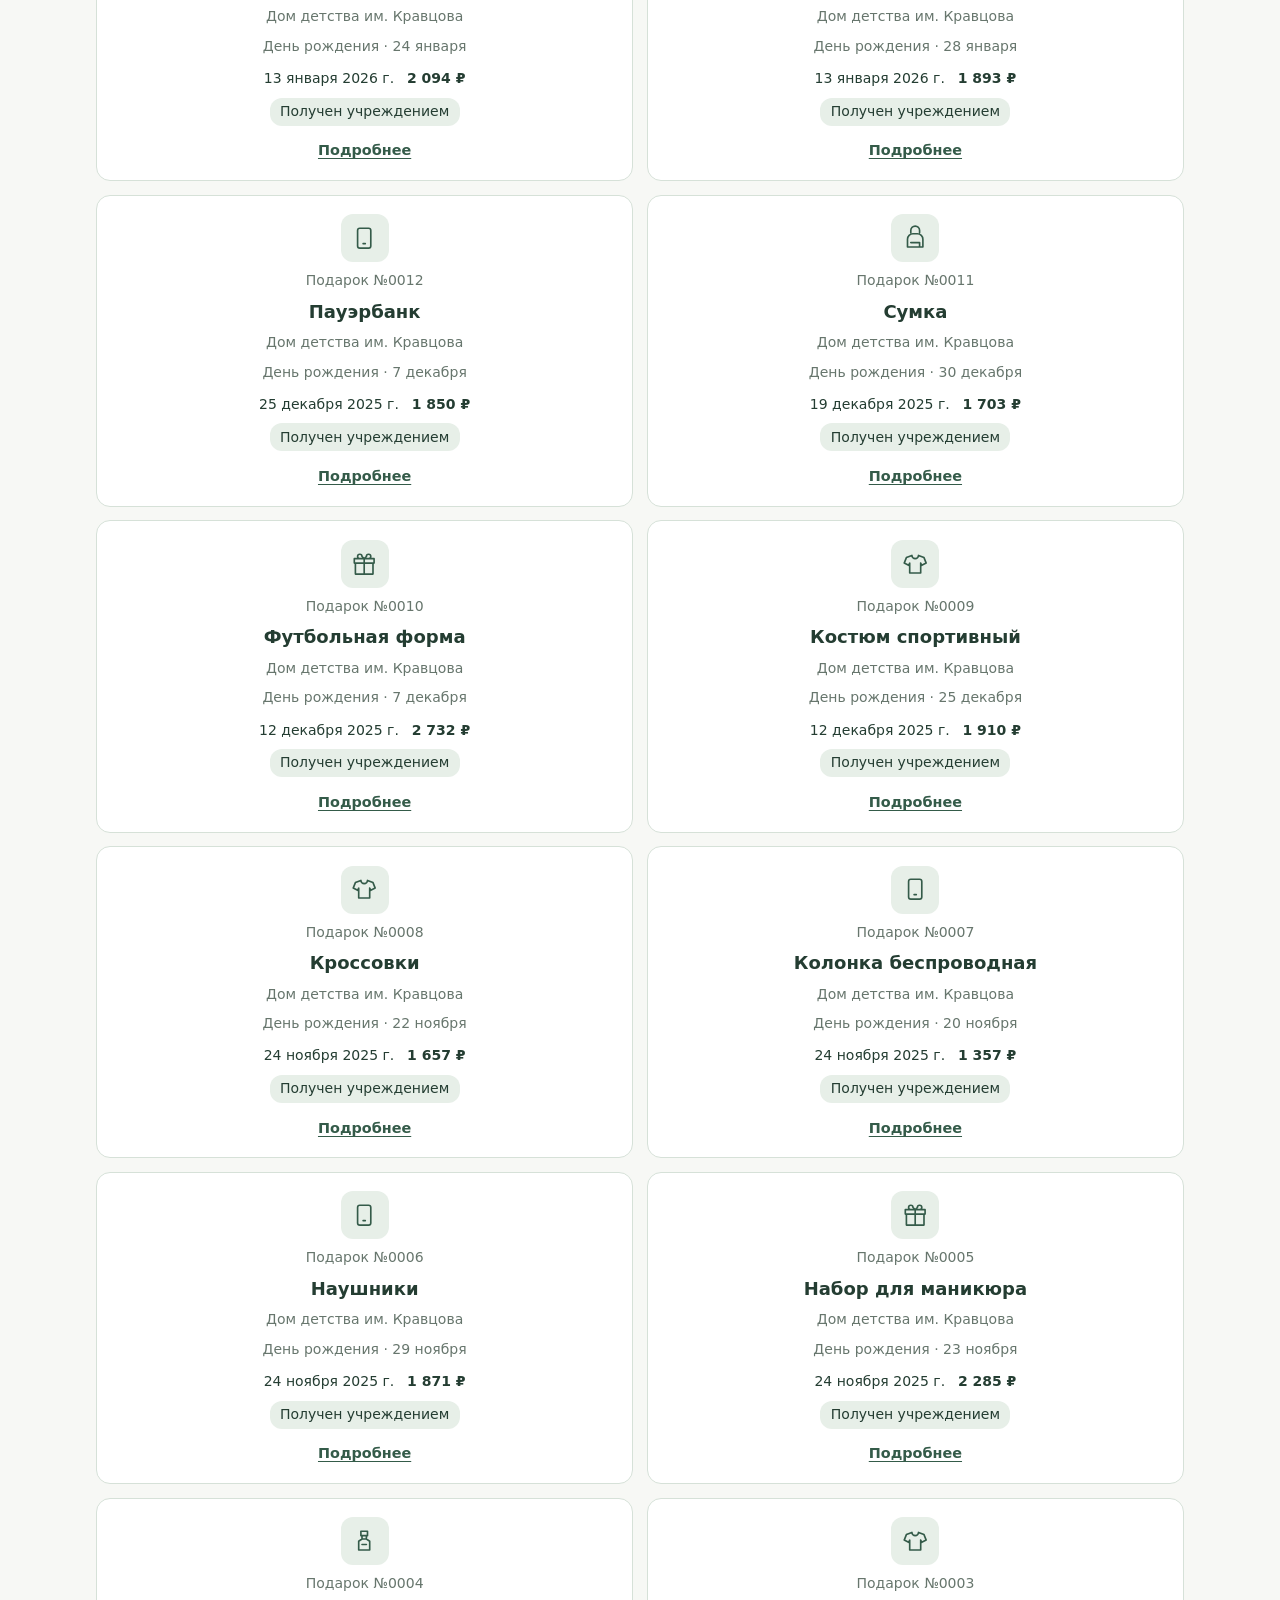
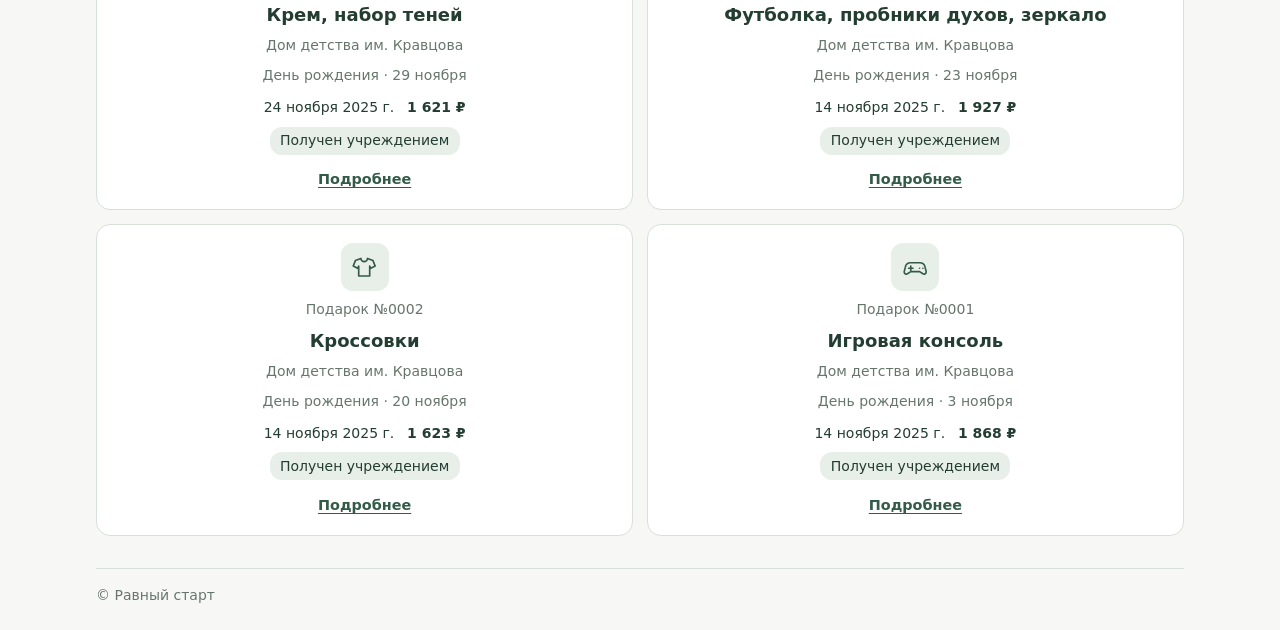
==== commit 949aa345: "Use full archive intro width" ====
--- a/archive.html
+++ b/archive.html
@@ -4,7 +4,7 @@
   <meta charset="utf-8">
   <meta name="viewport" content="width=device-width, initial-scale=1">
   <title>Архив подарков — Равный старт</title>
-  <link rel="stylesheet" href="archive.css?v=aligned-cards">
+  <link rel="stylesheet" href="archive.css?v=wide-intro">
   <script type="module" src="archive.js?v=aligned-cards"></script>
 </head>
 <body data-page="archive">
--- a/archive.css
+++ b/archive.css
@@ -26,7 +26,7 @@
 .nav-link { font-size: .9rem; }
 h1 { margin: 0; font: 400 clamp(2.2rem, 6vw, 4.4rem)/1.06 Georgia, serif; letter-spacing: -.035em; overflow-wrap: anywhere; }
 .archive-intro { margin-block: 2rem 1.5rem; padding: clamp(1.25rem, 5vw, 3rem); background: var(--sage-light); border: 1px solid var(--line); border-radius: 20px; }
-.archive-intro p { margin: .9rem 0 1.5rem; max-width: 38rem; }
+.archive-intro p { margin: .9rem 0 1.5rem; }
 .stats { display: grid; grid-template-columns: repeat(3, minmax(0, 1fr)); gap: .75rem; border-top: 1px solid var(--sage); padding-top: 1rem; margin: 0; }
 .stats div { display: flex; flex-direction: column-reverse; }
 .stats dt { font-size: .875rem; }
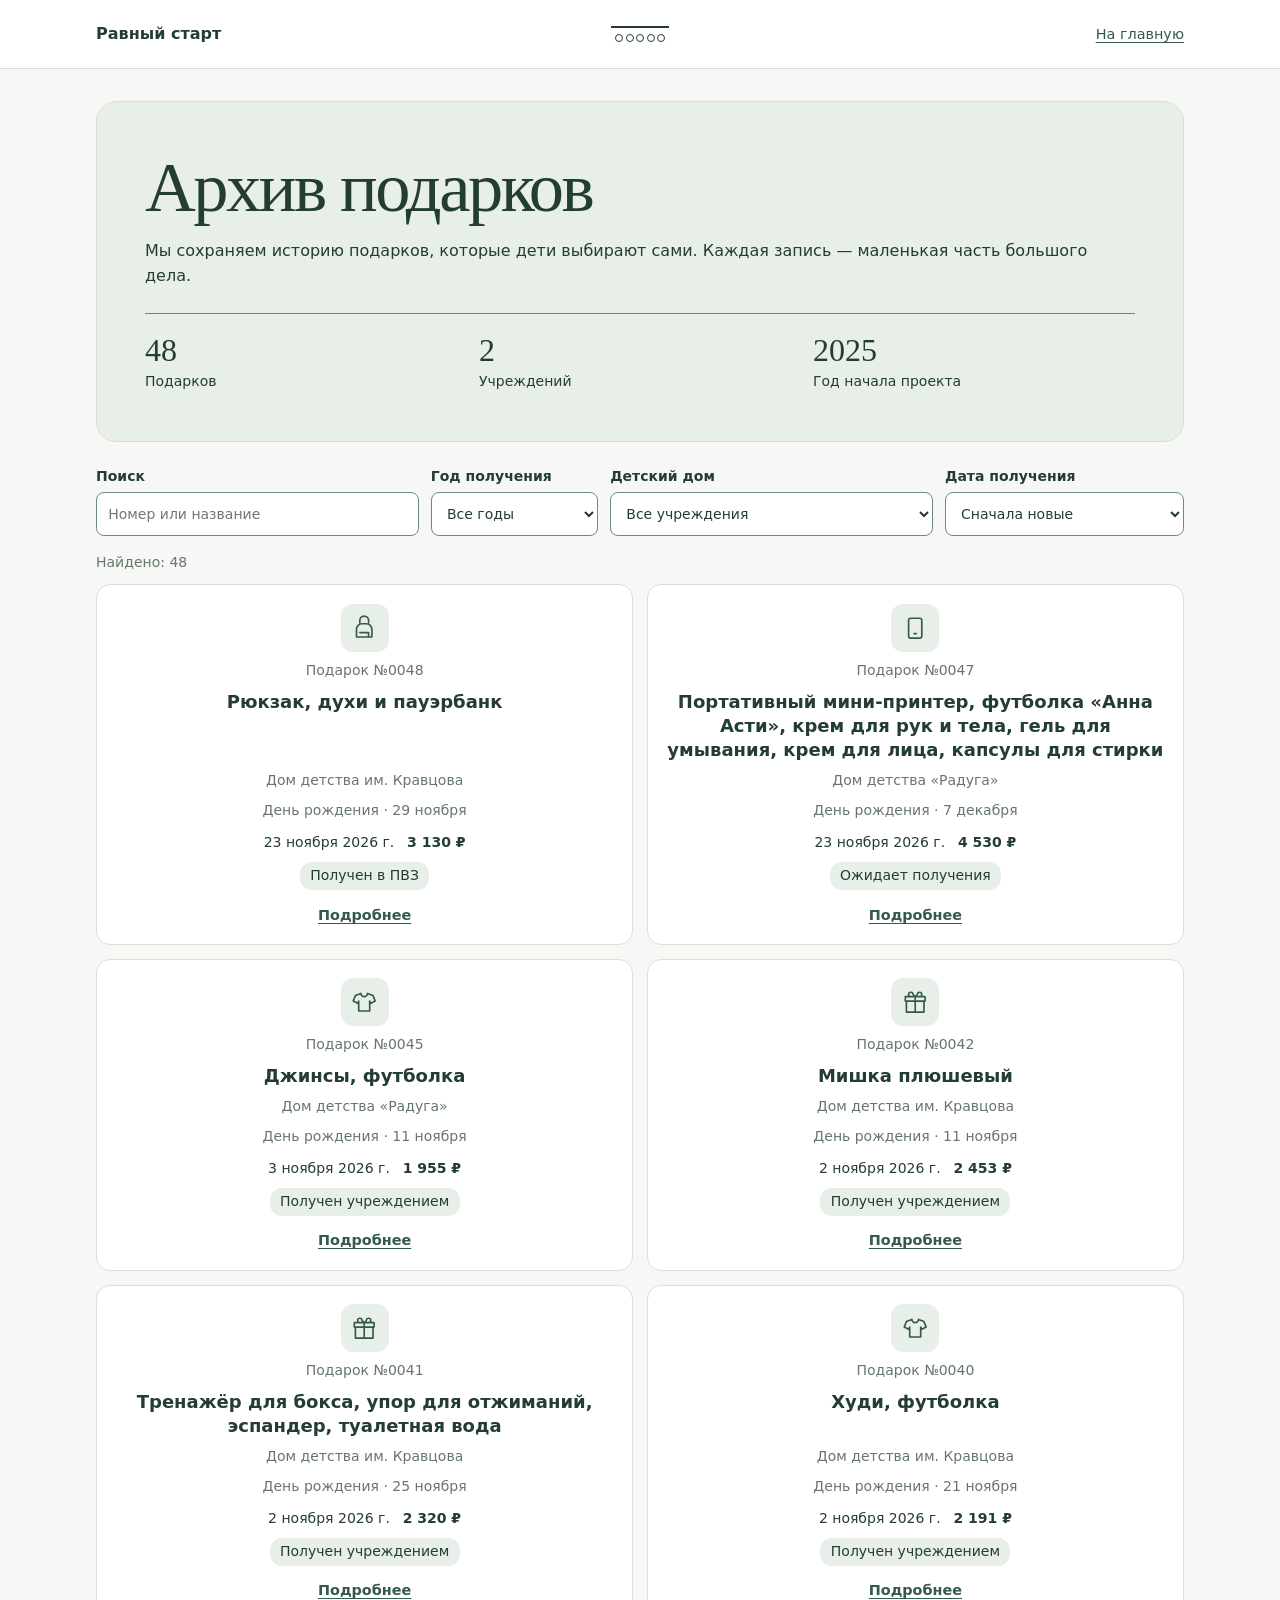
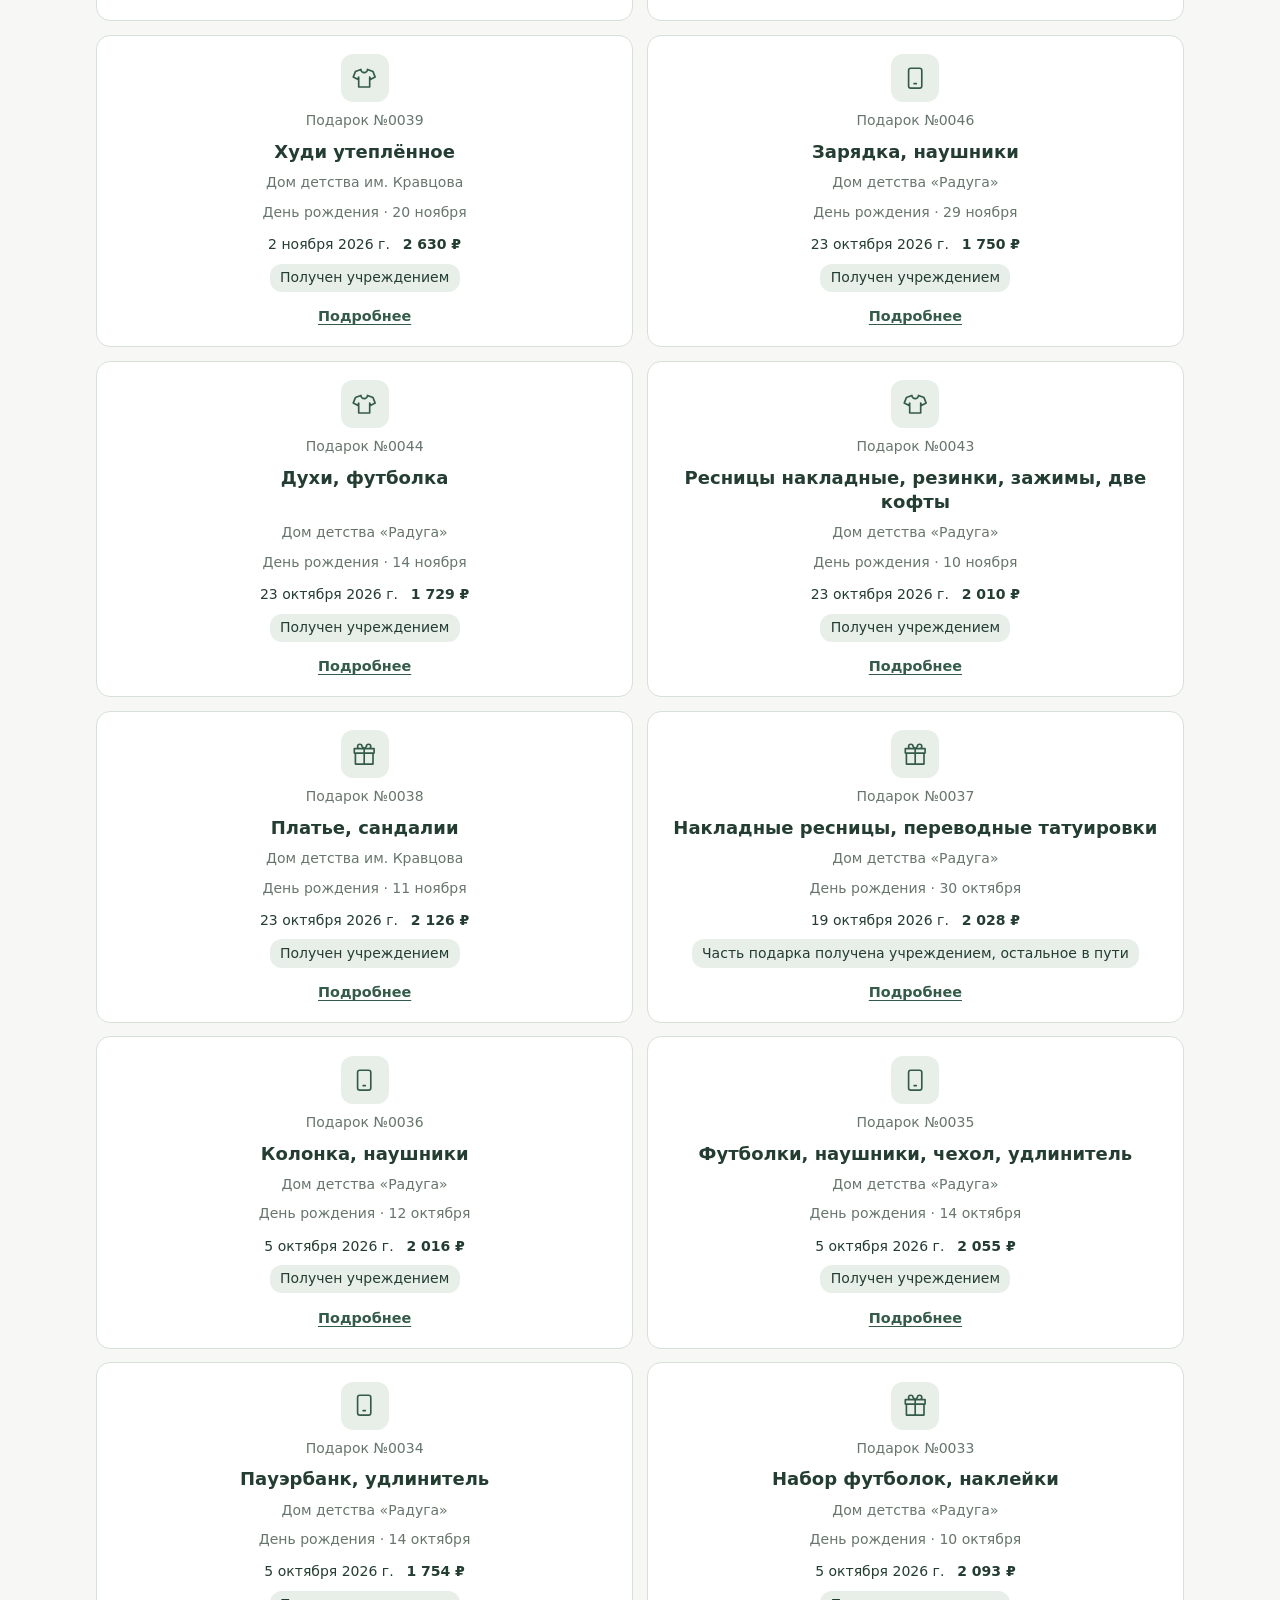
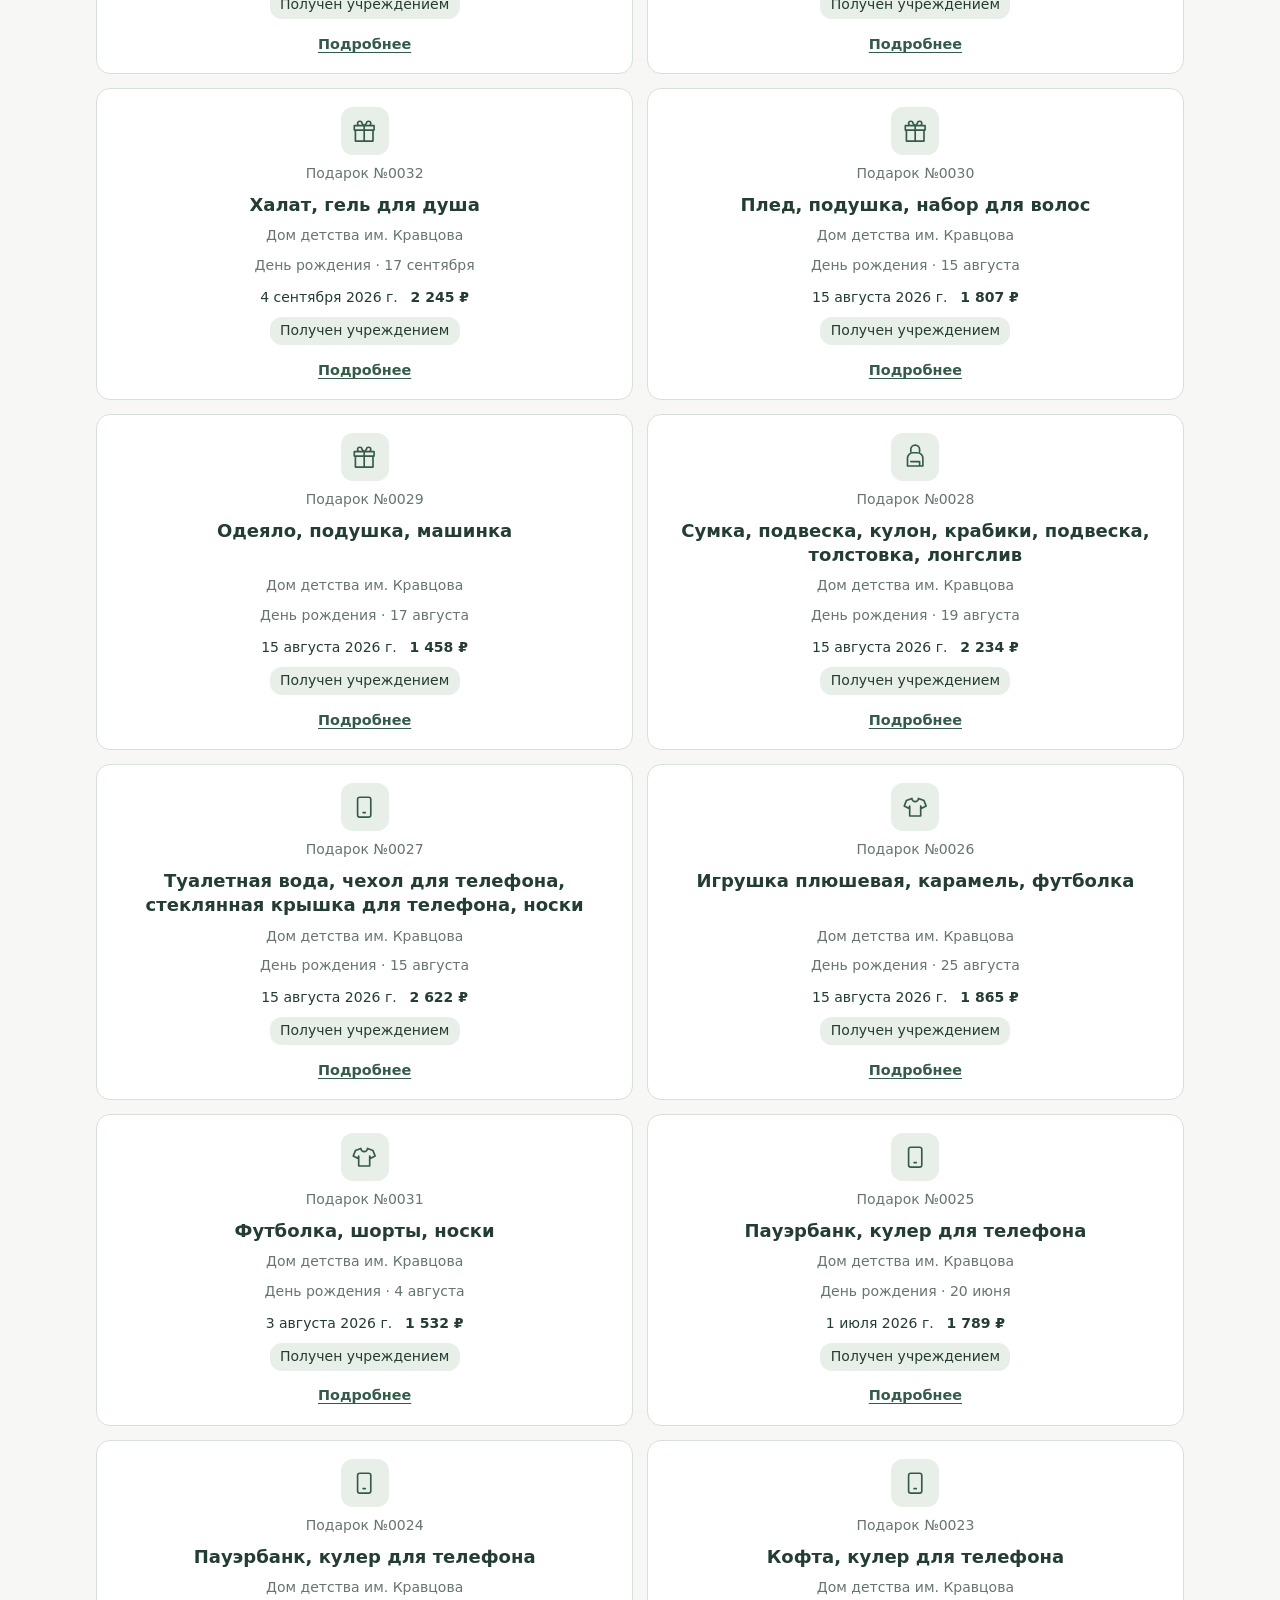
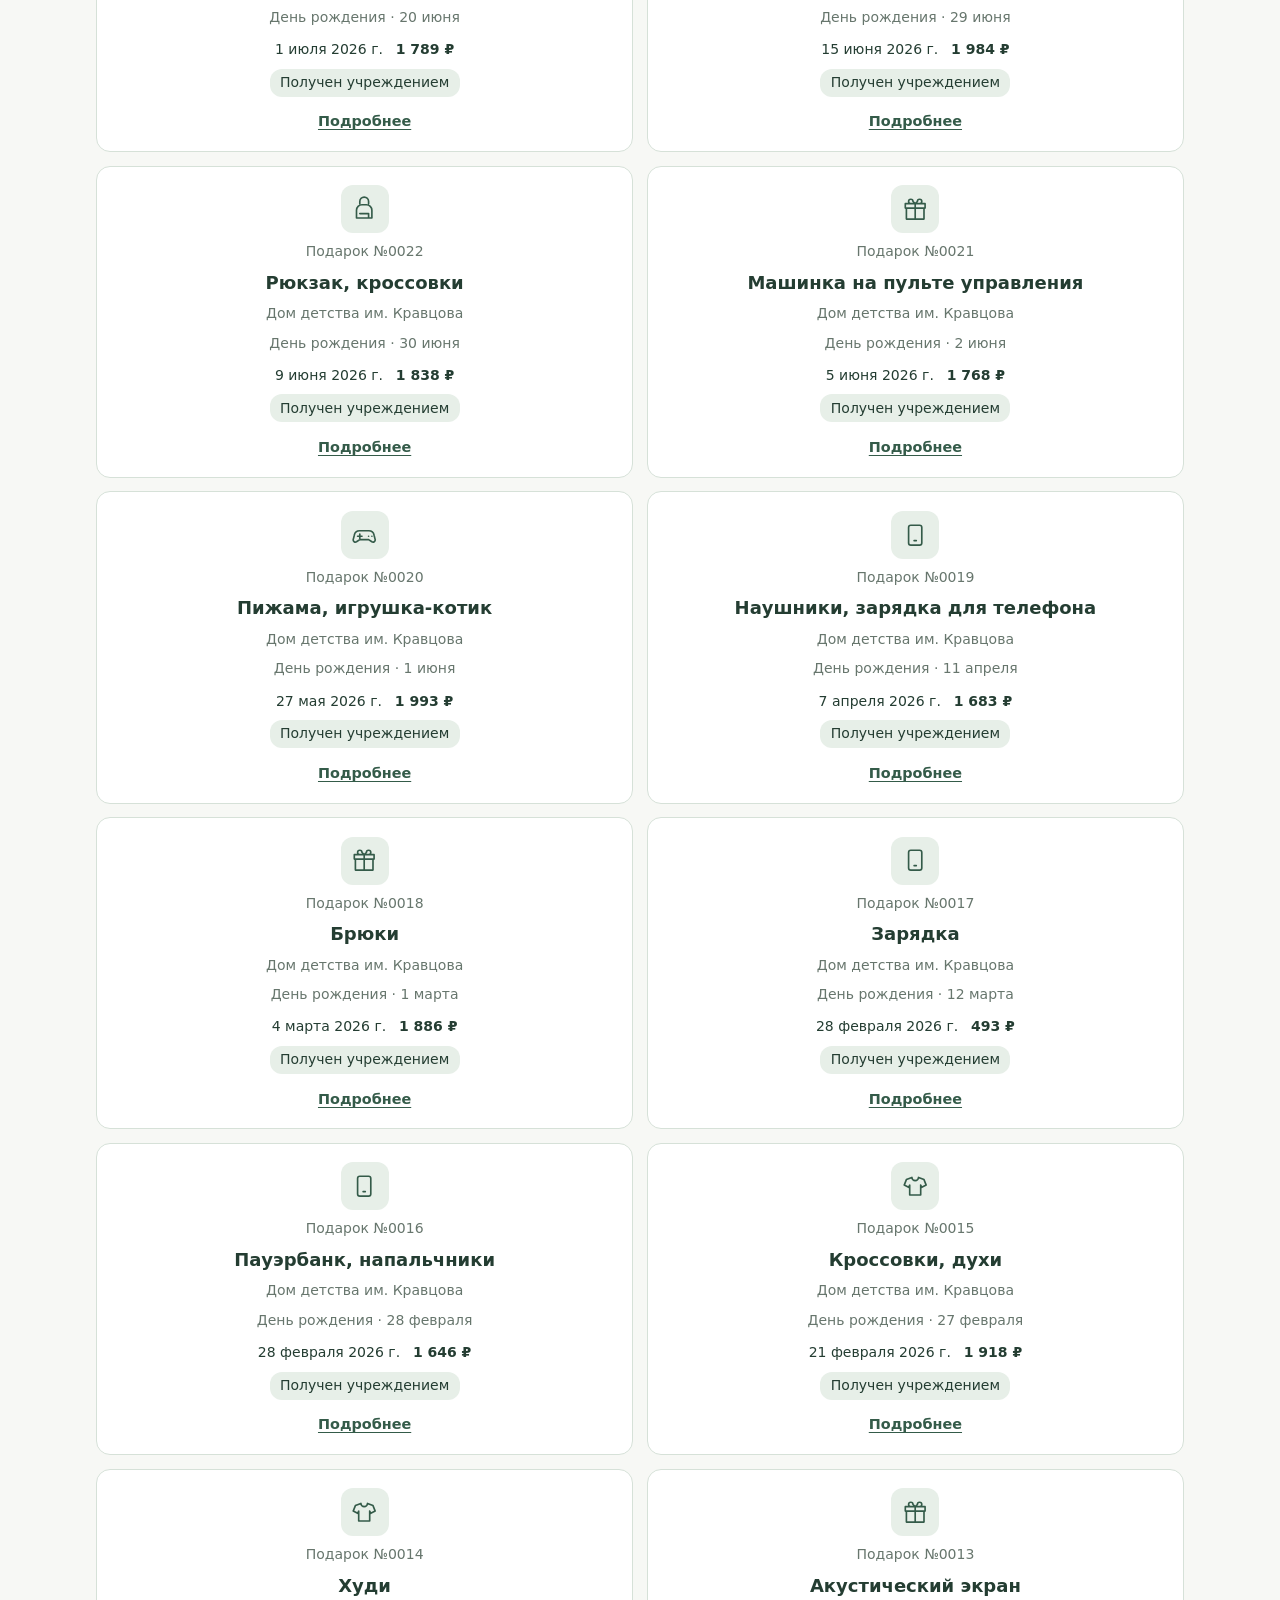
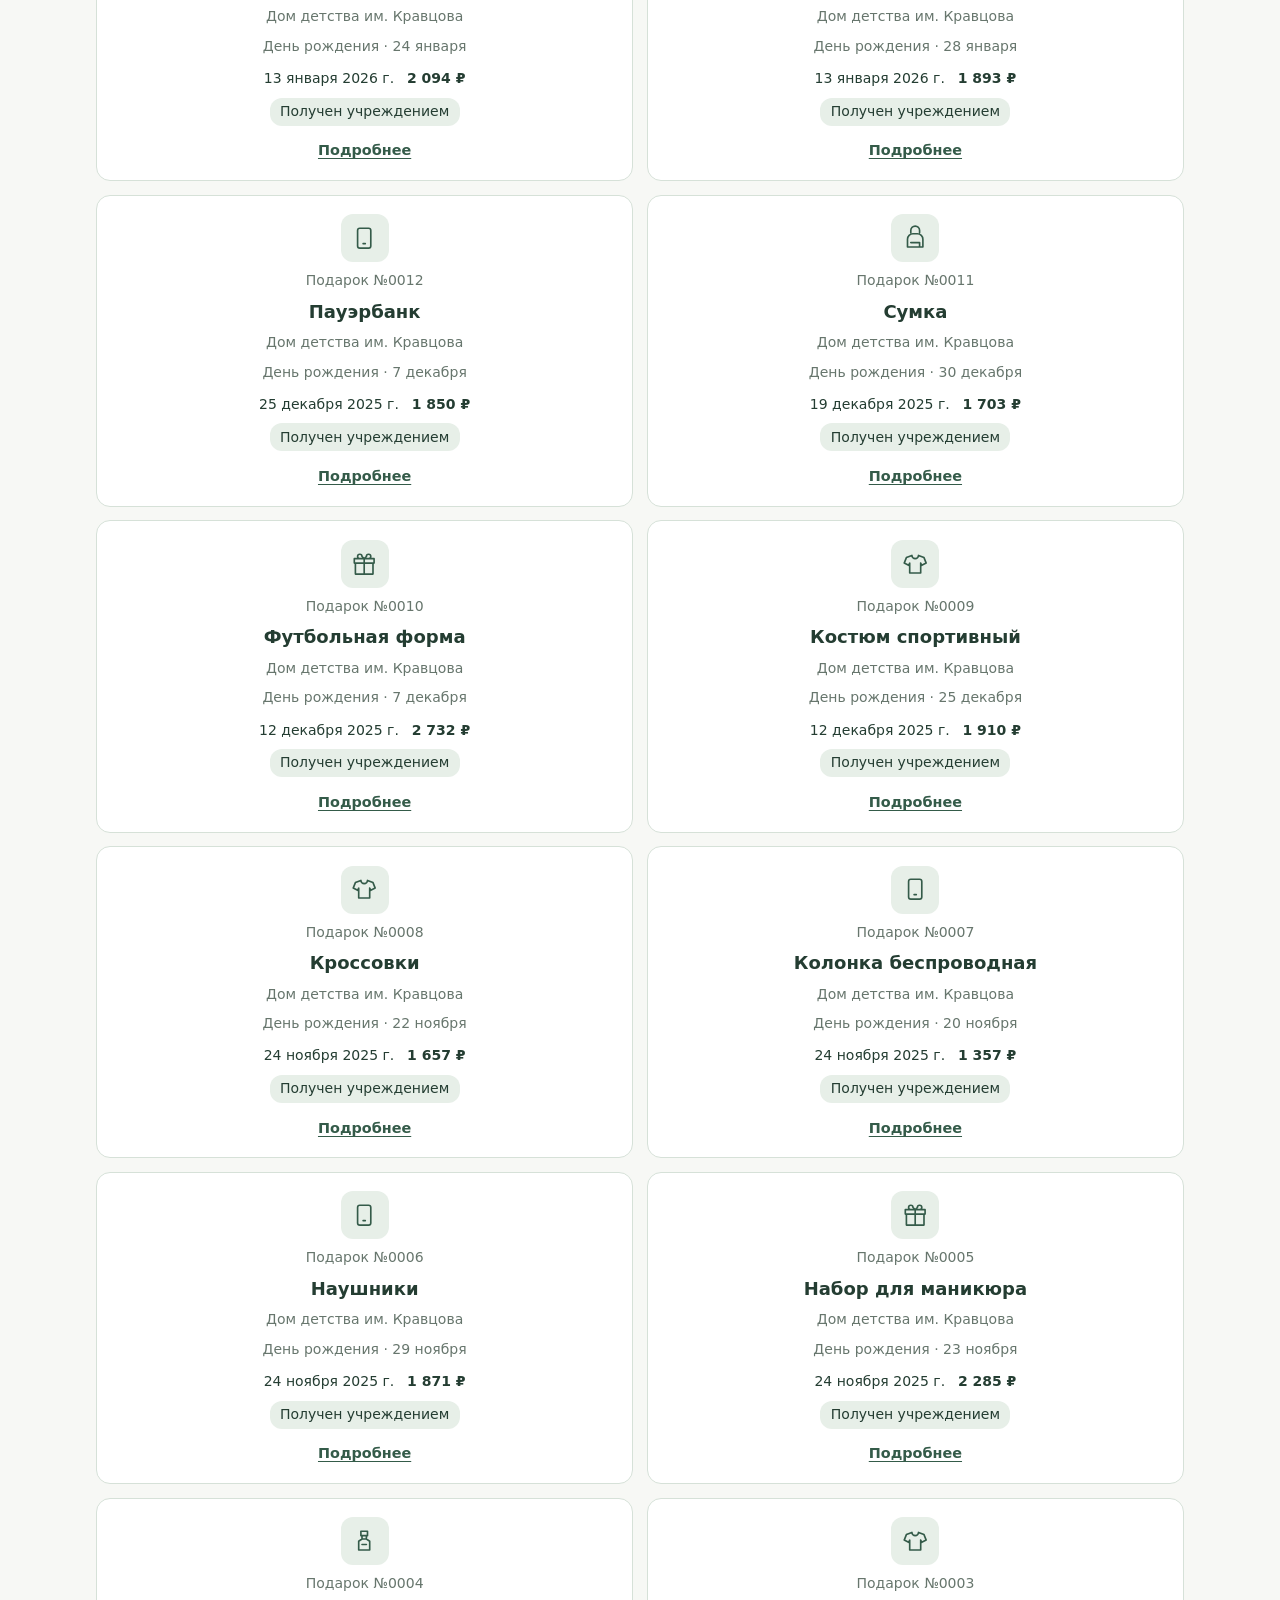
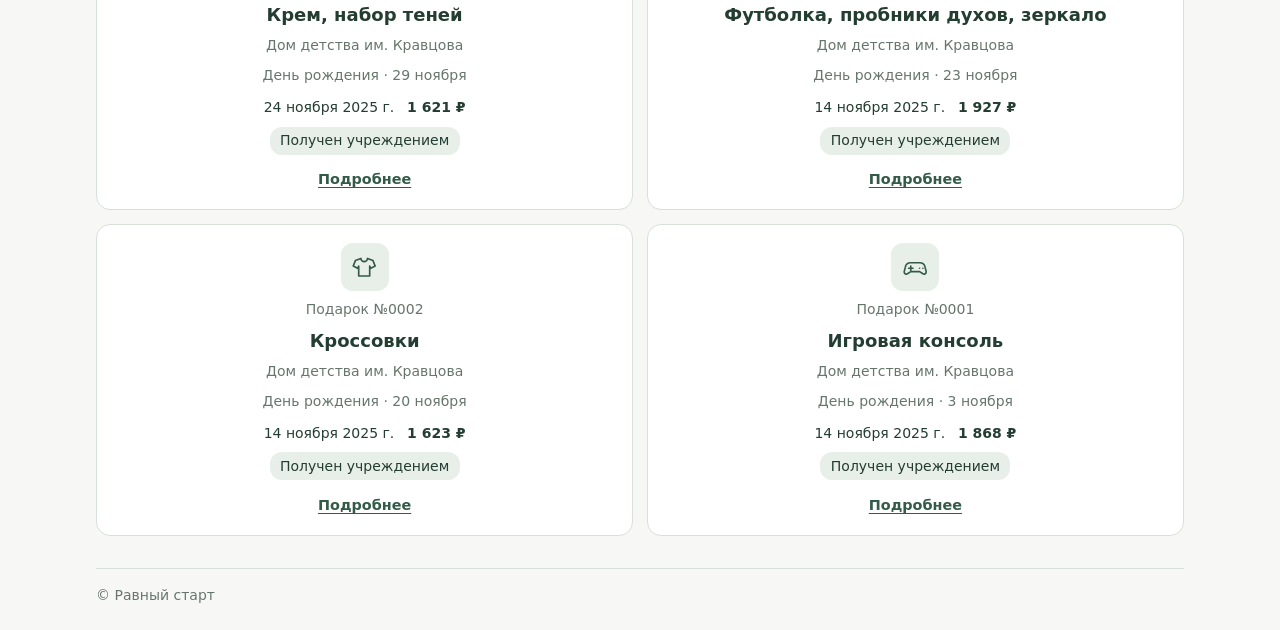
==== commit 1b8966a9: "Center Equal Start symbol in archive header" ====
--- a/archive.html
+++ b/archive.html
@@ -4,13 +4,16 @@
   <meta charset="utf-8">
   <meta name="viewport" content="width=device-width, initial-scale=1">
   <title>Архив подарков — Равный старт</title>
-  <link rel="stylesheet" href="archive.css?v=wide-intro">
+  <link rel="stylesheet" href="archive.css?v=archive-symbol">
   <script type="module" src="archive.js?v=aligned-cards"></script>
 </head>
 <body data-page="archive">
 <header class="site-header">
   <div class="shell header-inner">
-    <a class="brand" href="index.html"><span class="brand-mark" aria-hidden="true">✳</span> Равный старт</a>
+    <a class="brand" href="index.html">Равный старт</a>
+    <span class="equal-symbol" aria-hidden="true">
+      <span></span><span></span><span></span><span></span><span></span>
+    </span>
     <a class="nav-link" href="index.html">На главную</a>
   </div>
 </header>
--- a/archive.css
+++ b/archive.css
@@ -24,6 +24,10 @@
 .brand { display: inline-flex; align-items: center; gap: .65rem; color: var(--ink); font-weight: 700; text-decoration: none; }
 .brand-mark { display: grid; place-items: center; background: var(--sage-light); color: var(--link); width: 2rem; height: 2rem; border-radius: 50%; }
 .nav-link { font-size: .9rem; }
+[data-page="archive"] .header-inner { display: grid; grid-template-columns: 1fr auto 1fr; gap: .75rem; }
+[data-page="archive"] .nav-link { justify-self: end; text-align: right; }
+.equal-symbol { display: flex; justify-content: space-between; width: 58px; padding: 6px 4px 0; border-top: 2px solid currentColor; }
+.equal-symbol span { width: 8px; height: 8px; border: 1.5px solid currentColor; border-radius: 50%; }
 h1 { margin: 0; font: 400 clamp(2.2rem, 6vw, 4.4rem)/1.06 Georgia, serif; letter-spacing: -.035em; overflow-wrap: anywhere; }
 .archive-intro { margin-block: 2rem 1.5rem; padding: clamp(1.25rem, 5vw, 3rem); background: var(--sage-light); border: 1px solid var(--line); border-radius: 20px; }
 .archive-intro p { margin: .9rem 0 1.5rem; }
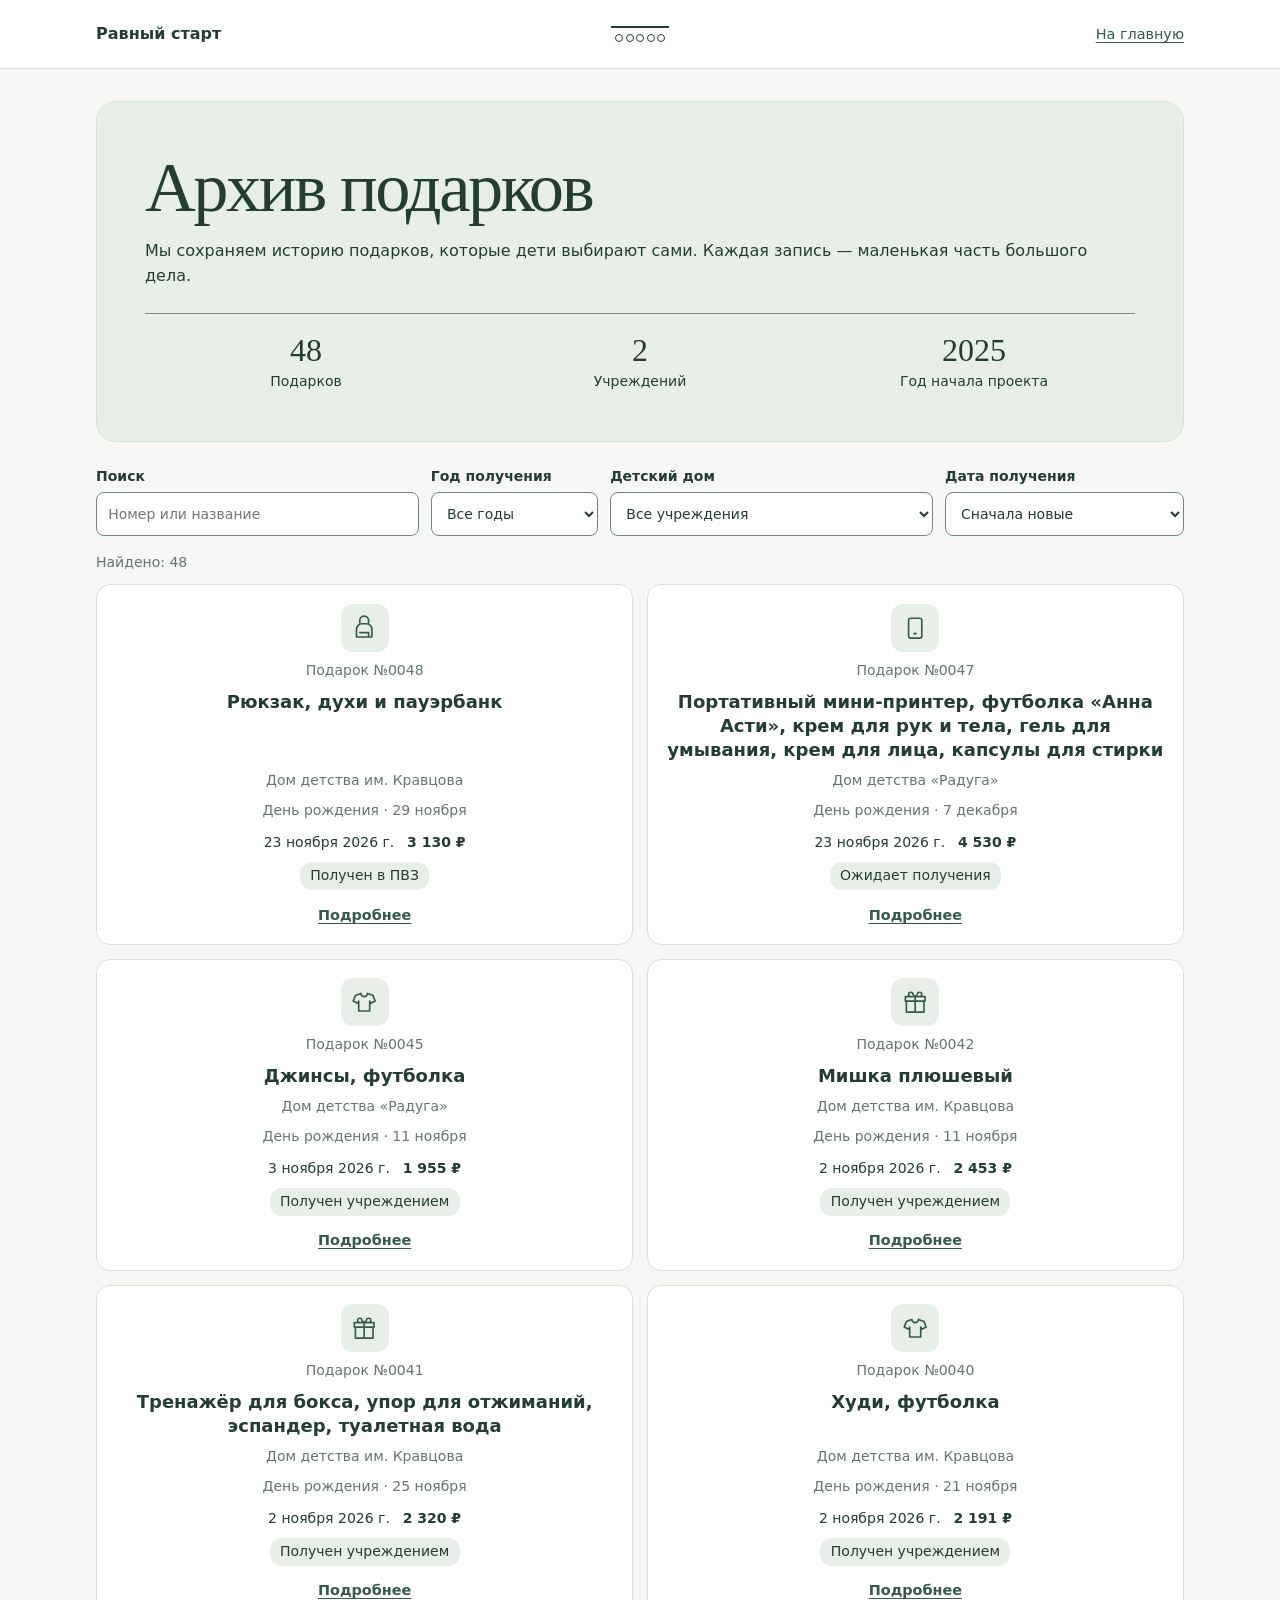
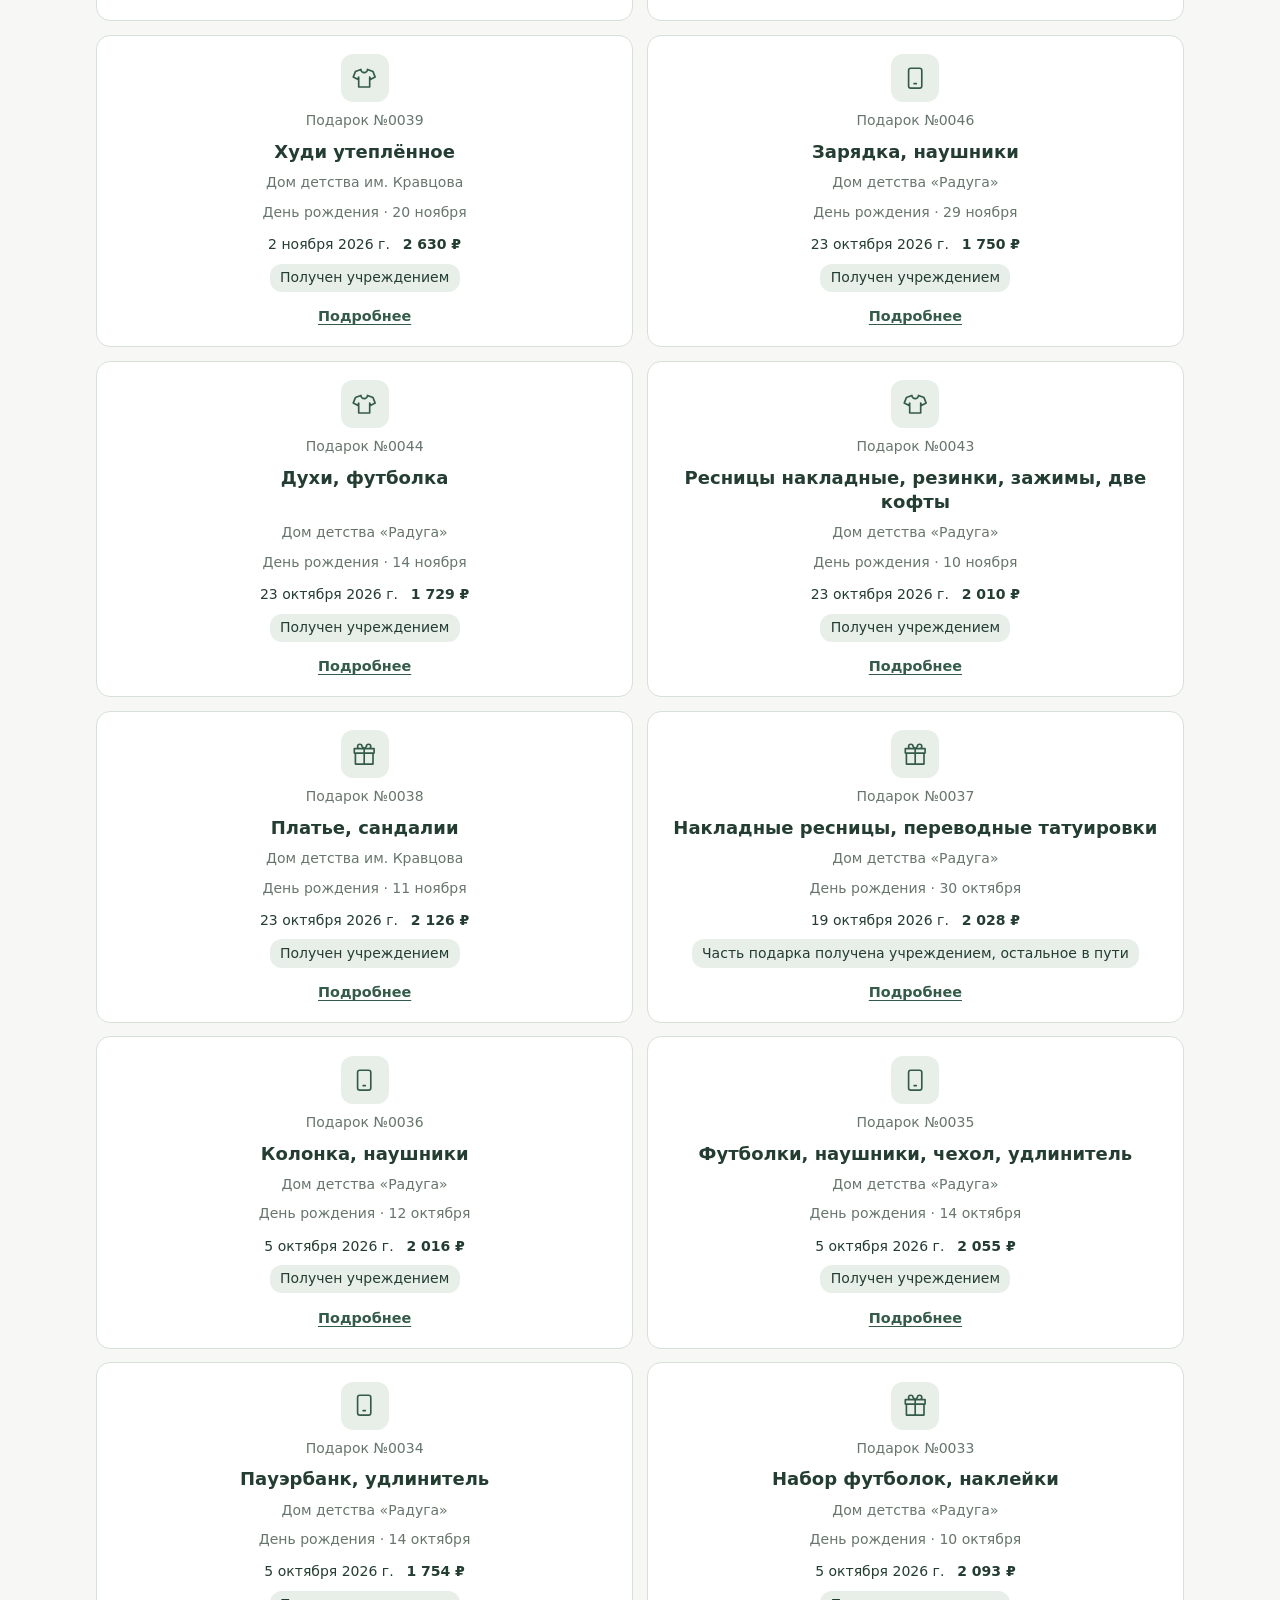
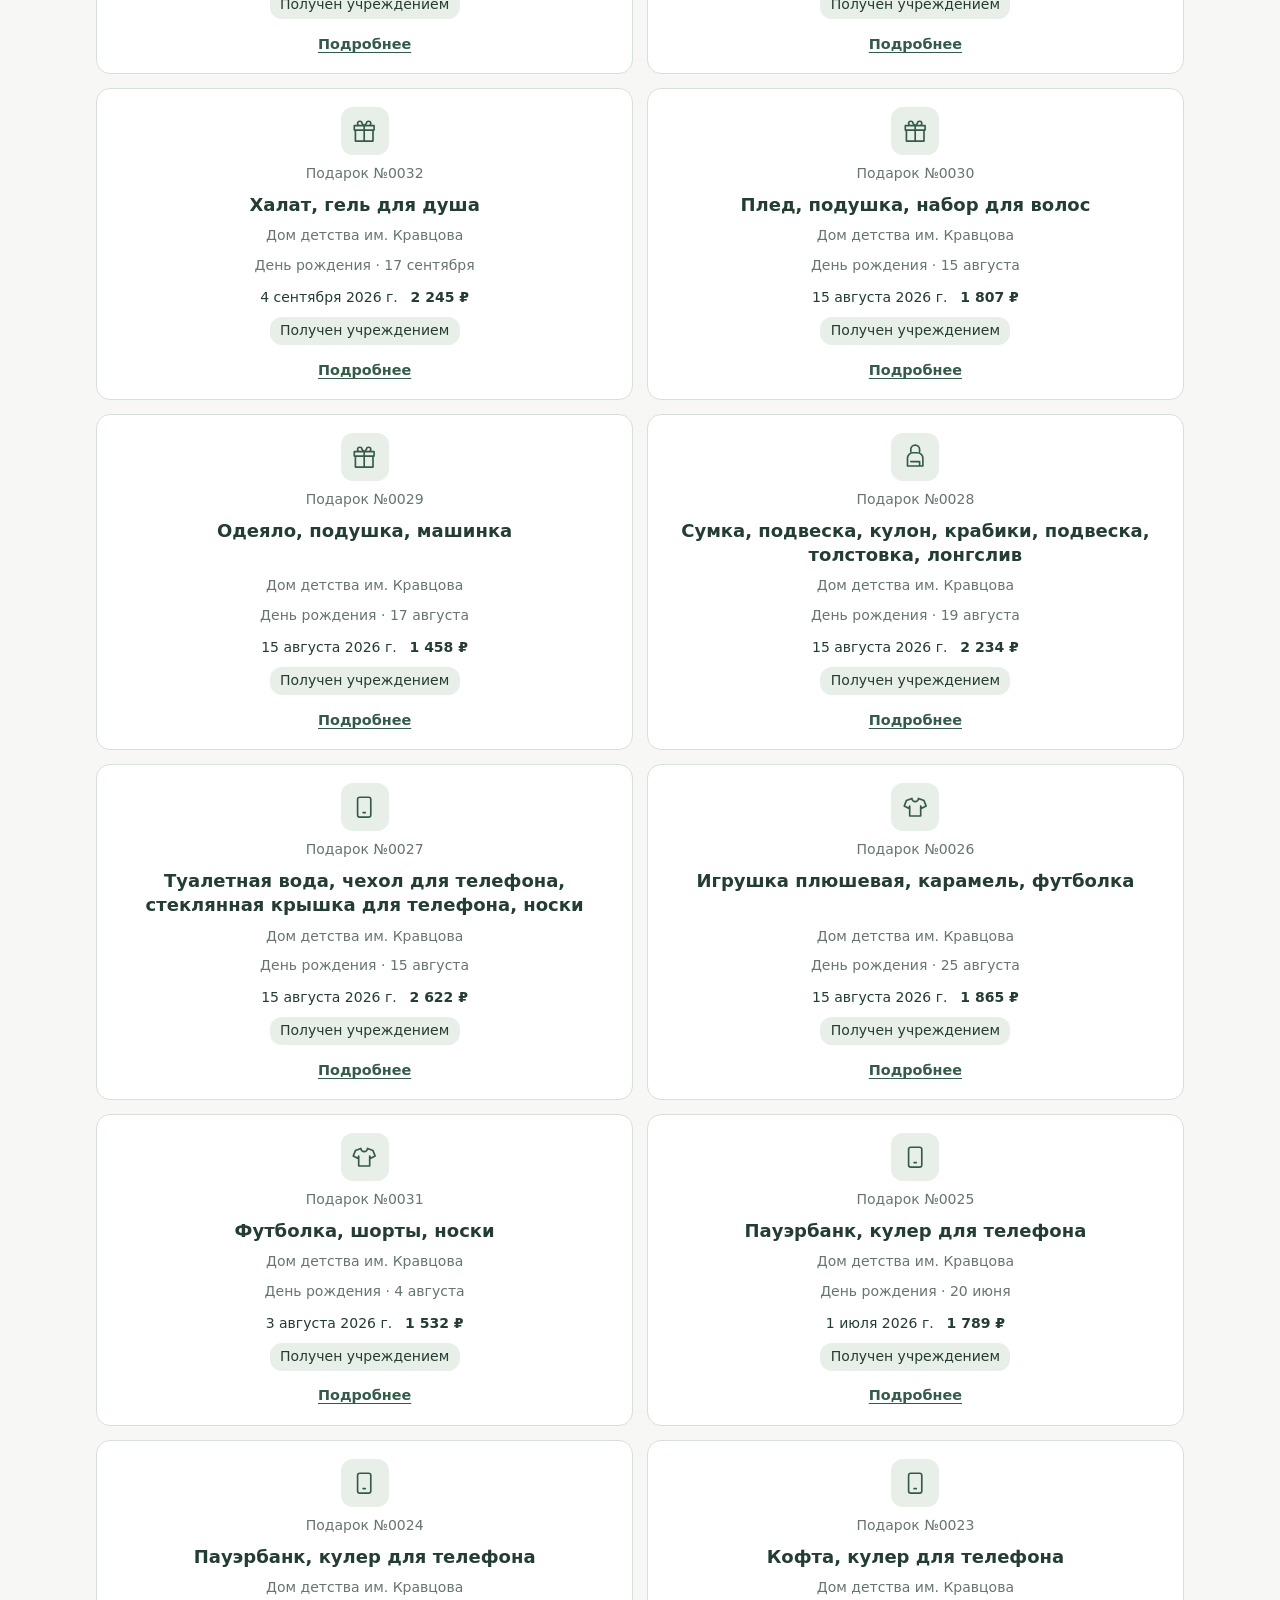
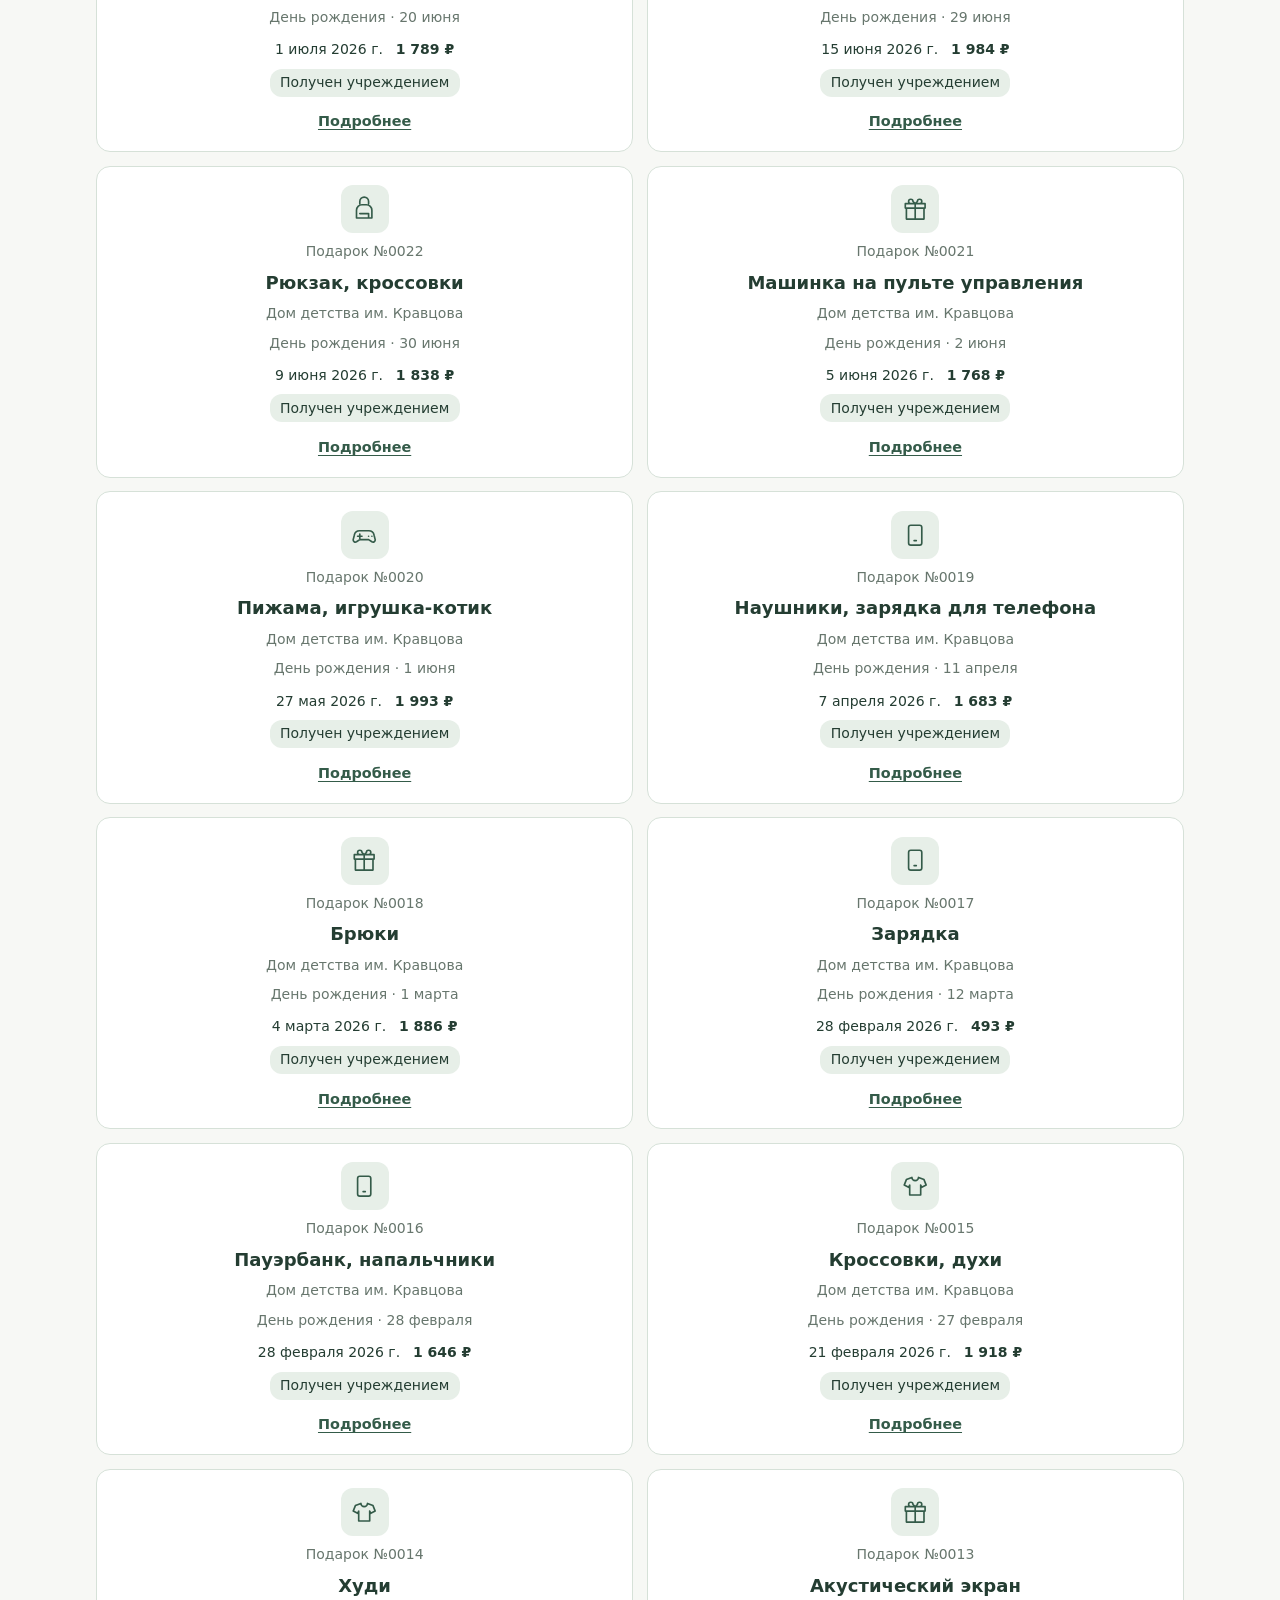
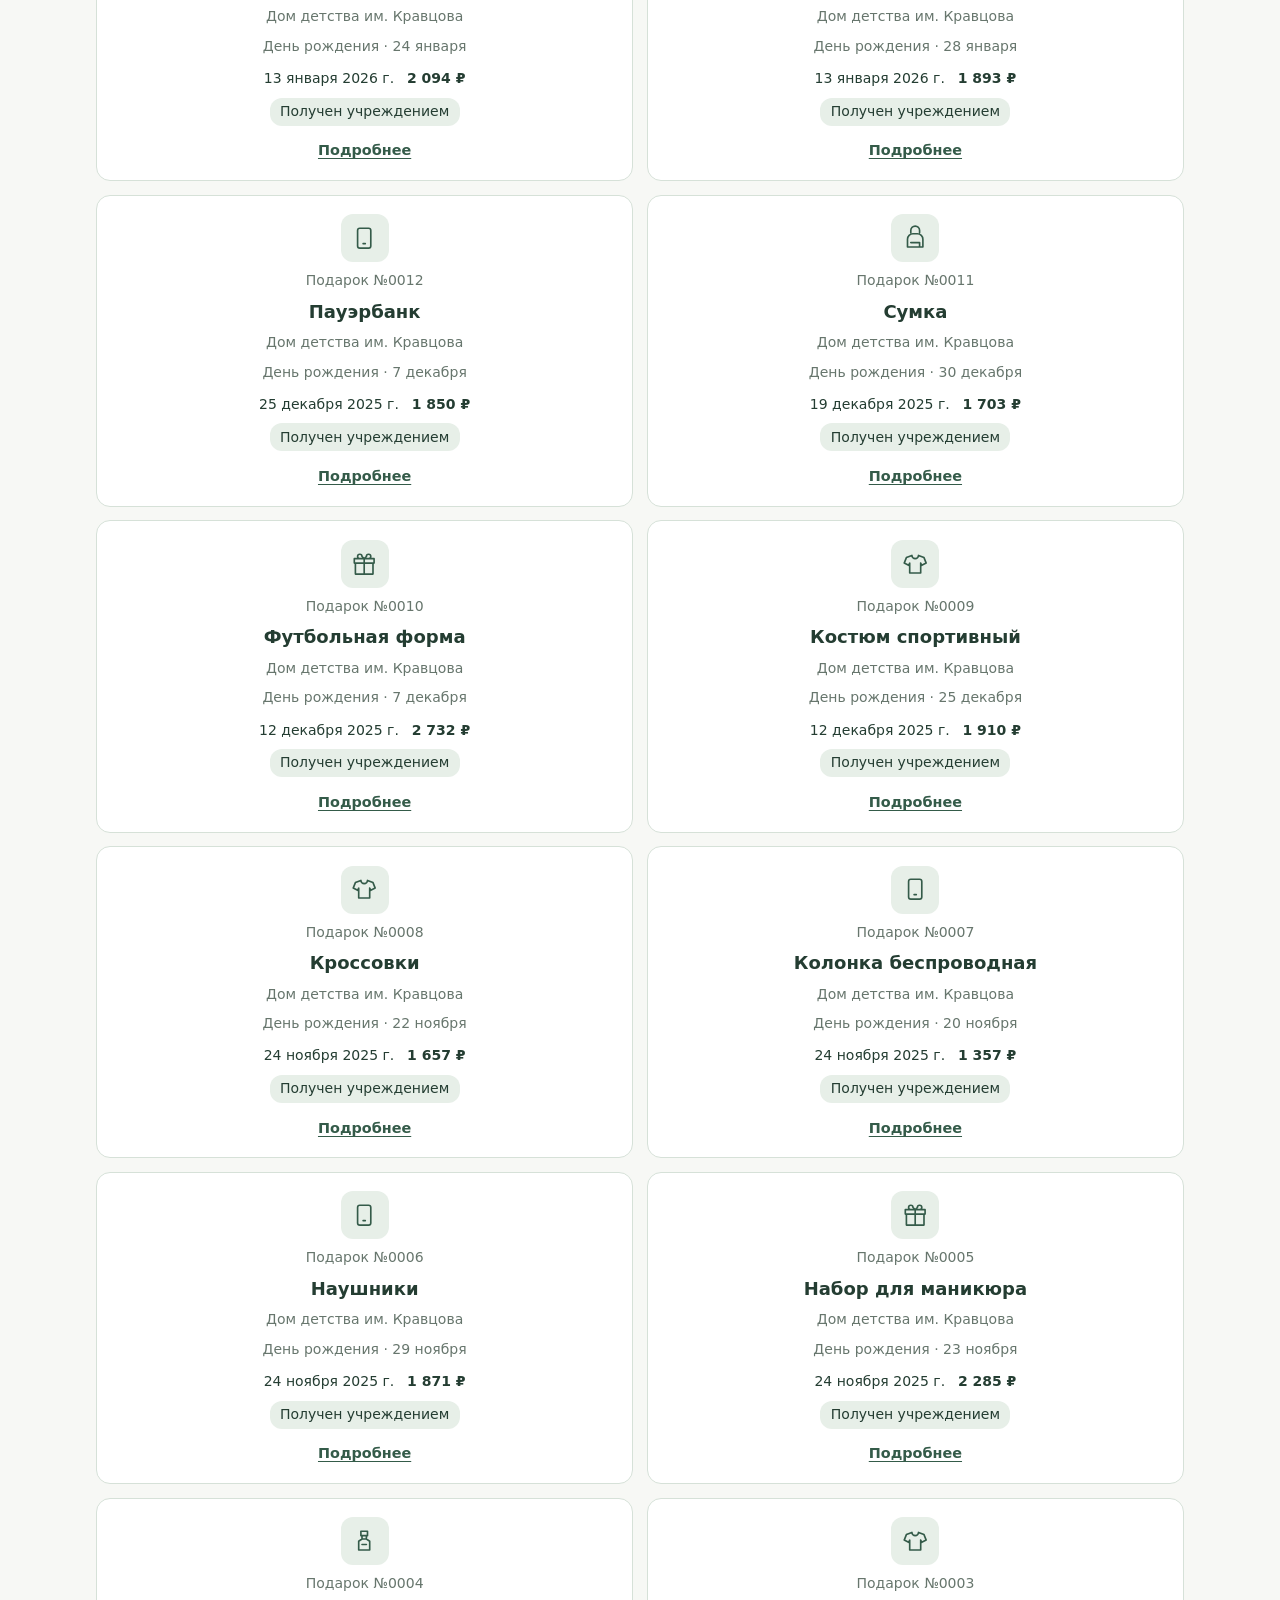
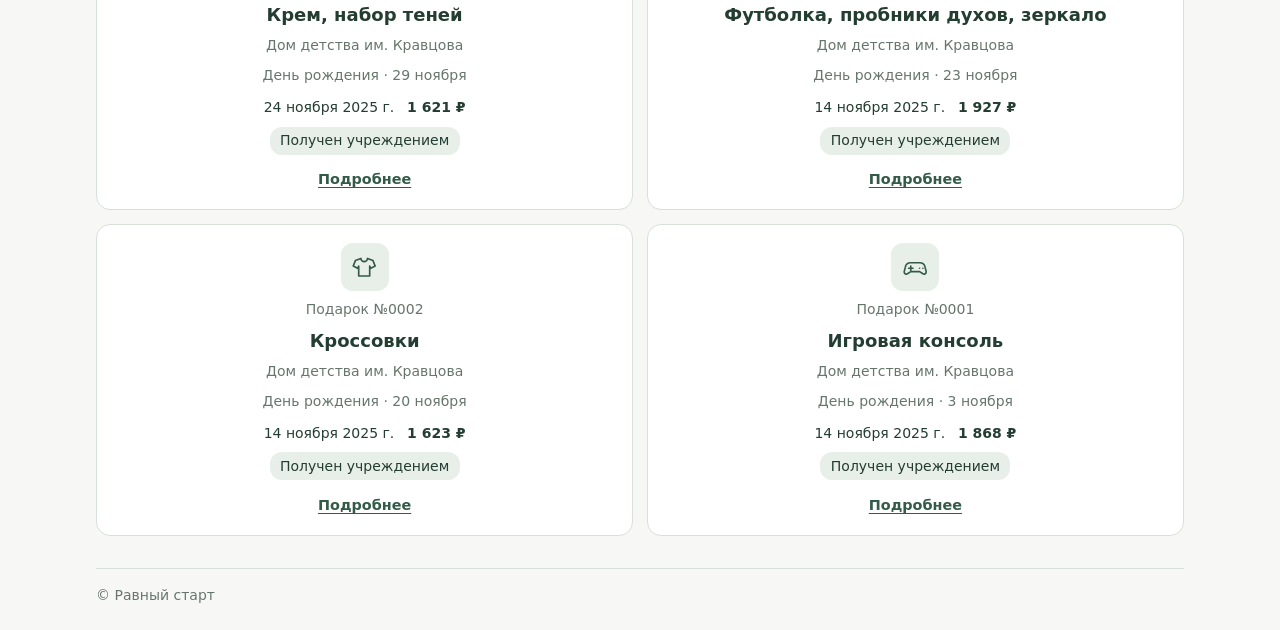
==== commit 17e5c68d: "Center archive statistics on desktop" ====
--- a/archive.html
+++ b/archive.html
@@ -4,7 +4,7 @@
   <meta charset="utf-8">
   <meta name="viewport" content="width=device-width, initial-scale=1">
   <title>Архив подарков — Равный старт</title>
-  <link rel="stylesheet" href="archive.css?v=archive-symbol">
+  <link rel="stylesheet" href="archive.css?v=centered-stats">
   <script type="module" src="archive.js?v=aligned-cards"></script>
 </head>
 <body data-page="archive">
--- a/archive.css
+++ b/archive.css
@@ -64,6 +64,8 @@
 .document { margin: .6rem 0 0; padding-top: .8rem; border-top: 1px solid var(--line); text-align: center; }
 .site-footer { margin-top: 2rem; padding-block: 1rem 1.5rem; border-top: 1px solid var(--line); color: var(--muted); font-size: .875rem; }
 @media (width > 38rem) {
+  .stats { text-align: center; }
+
   .gift-card {
     display: grid;
     grid-row: span 8;
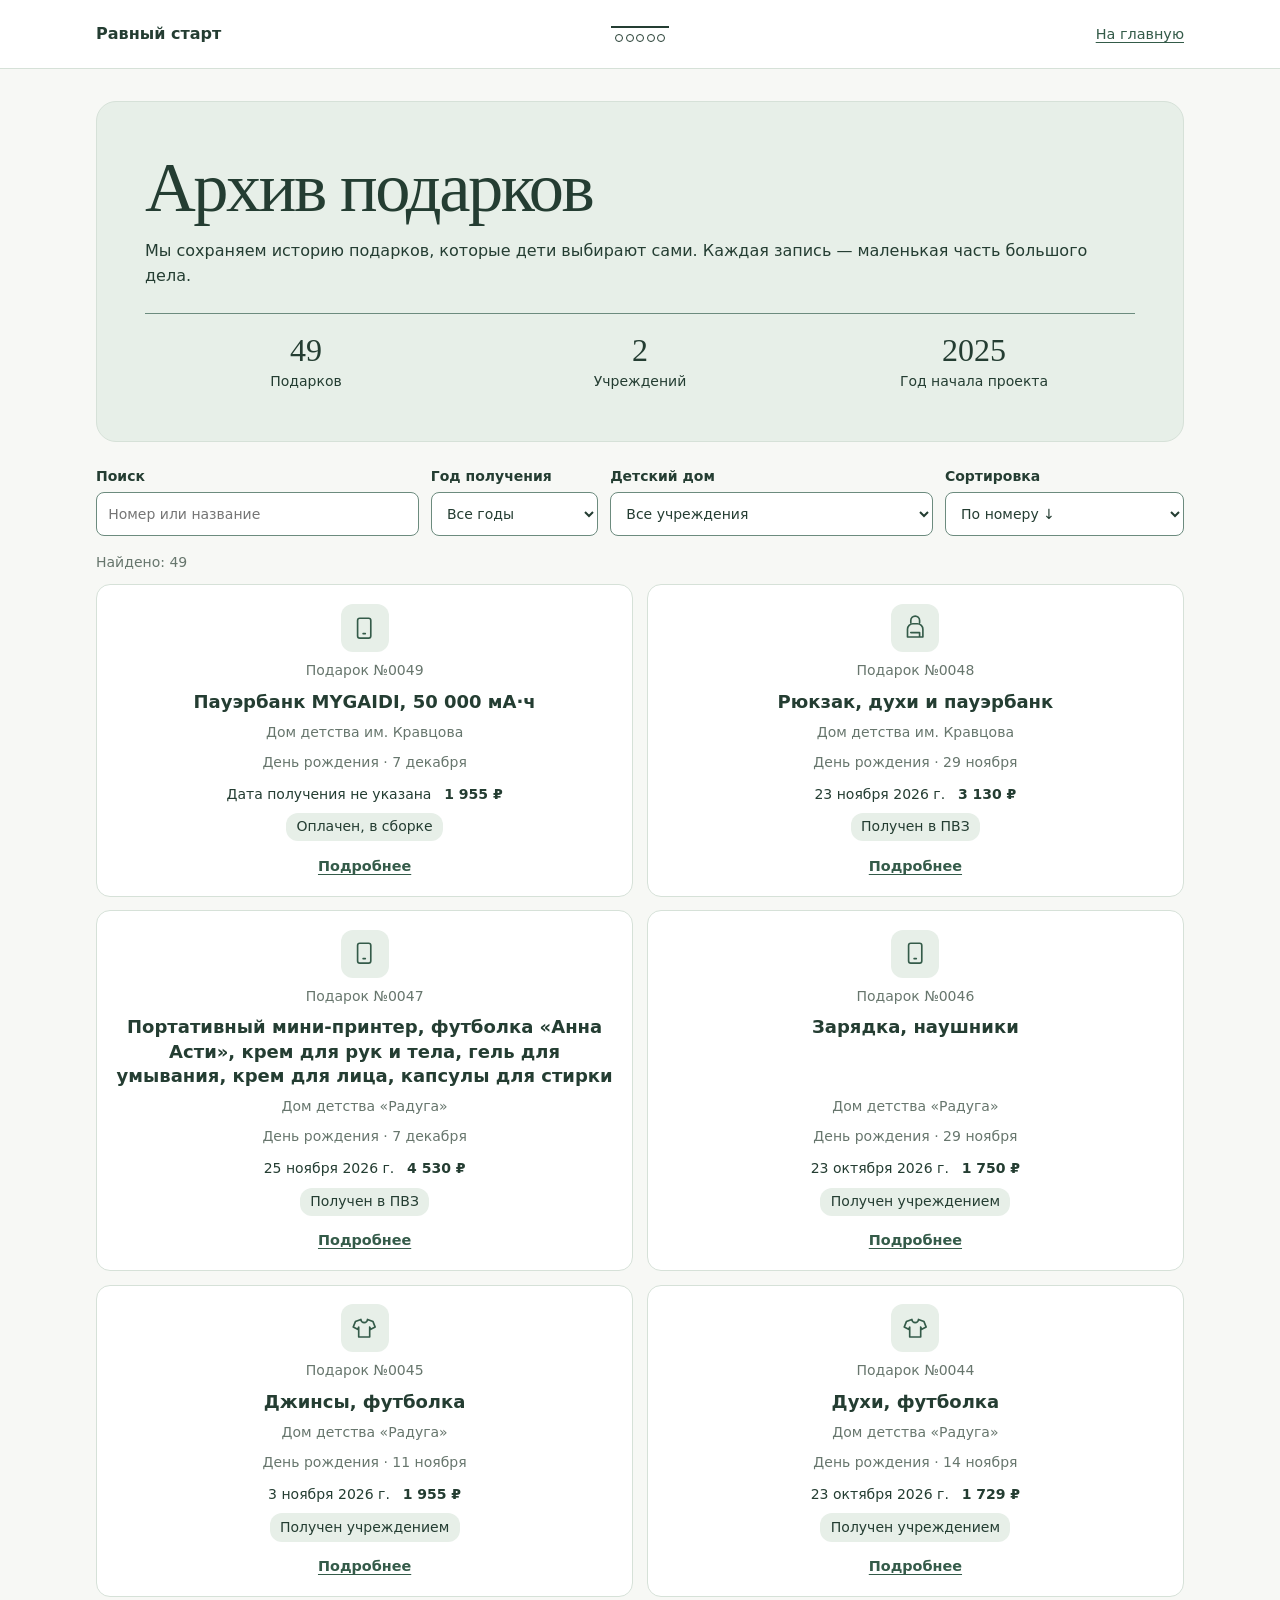
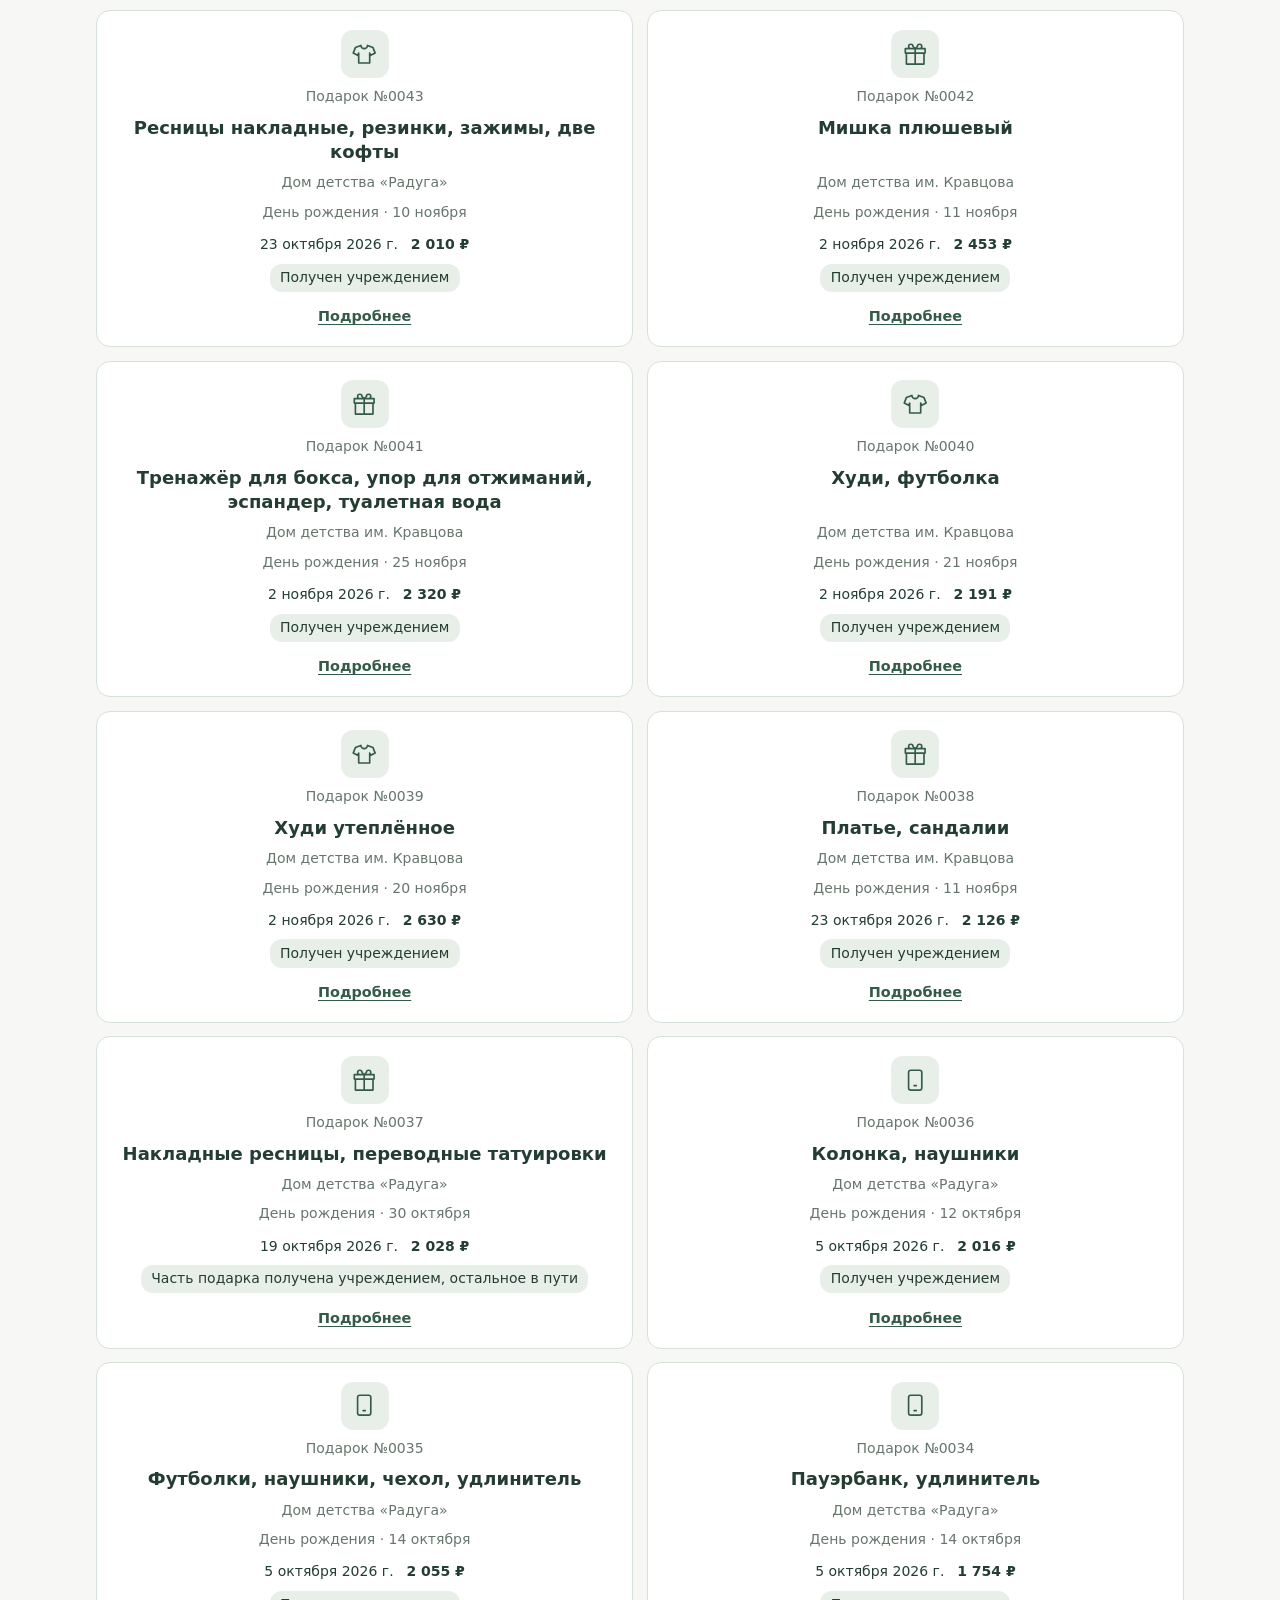
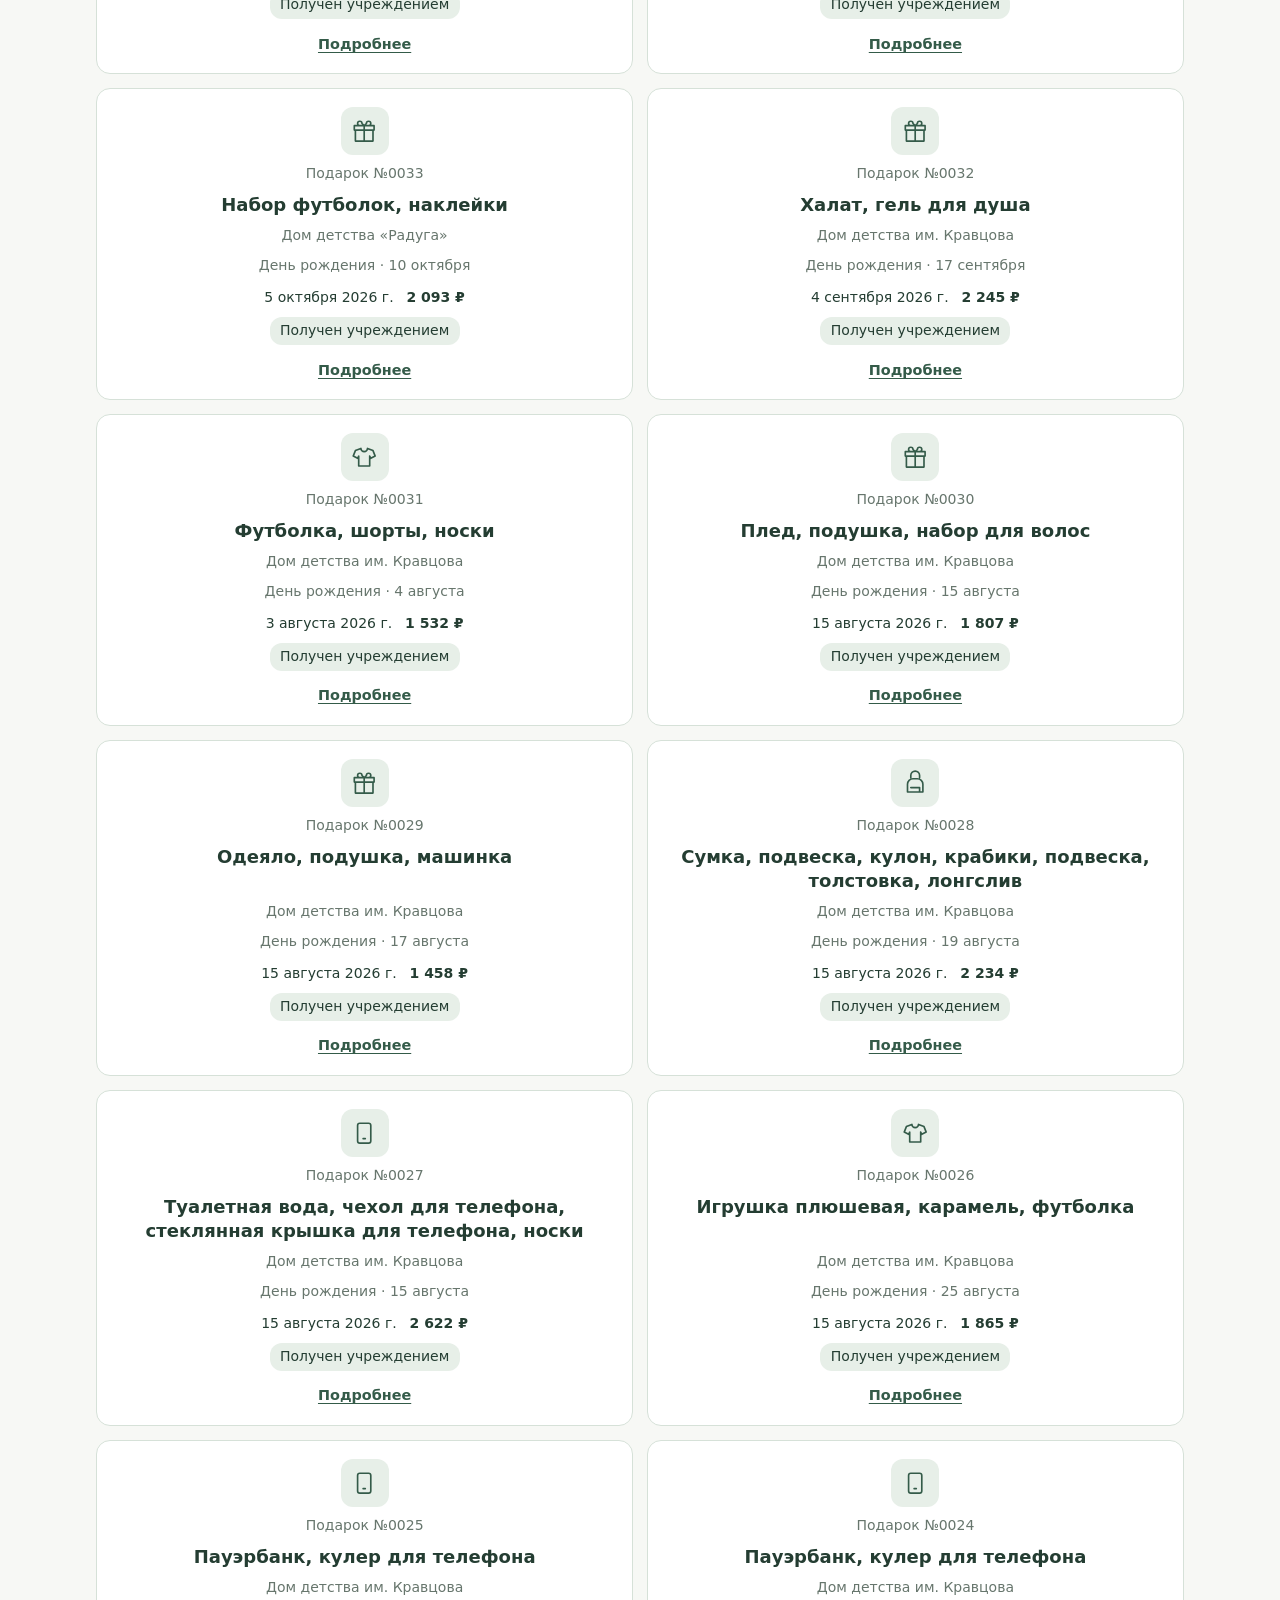
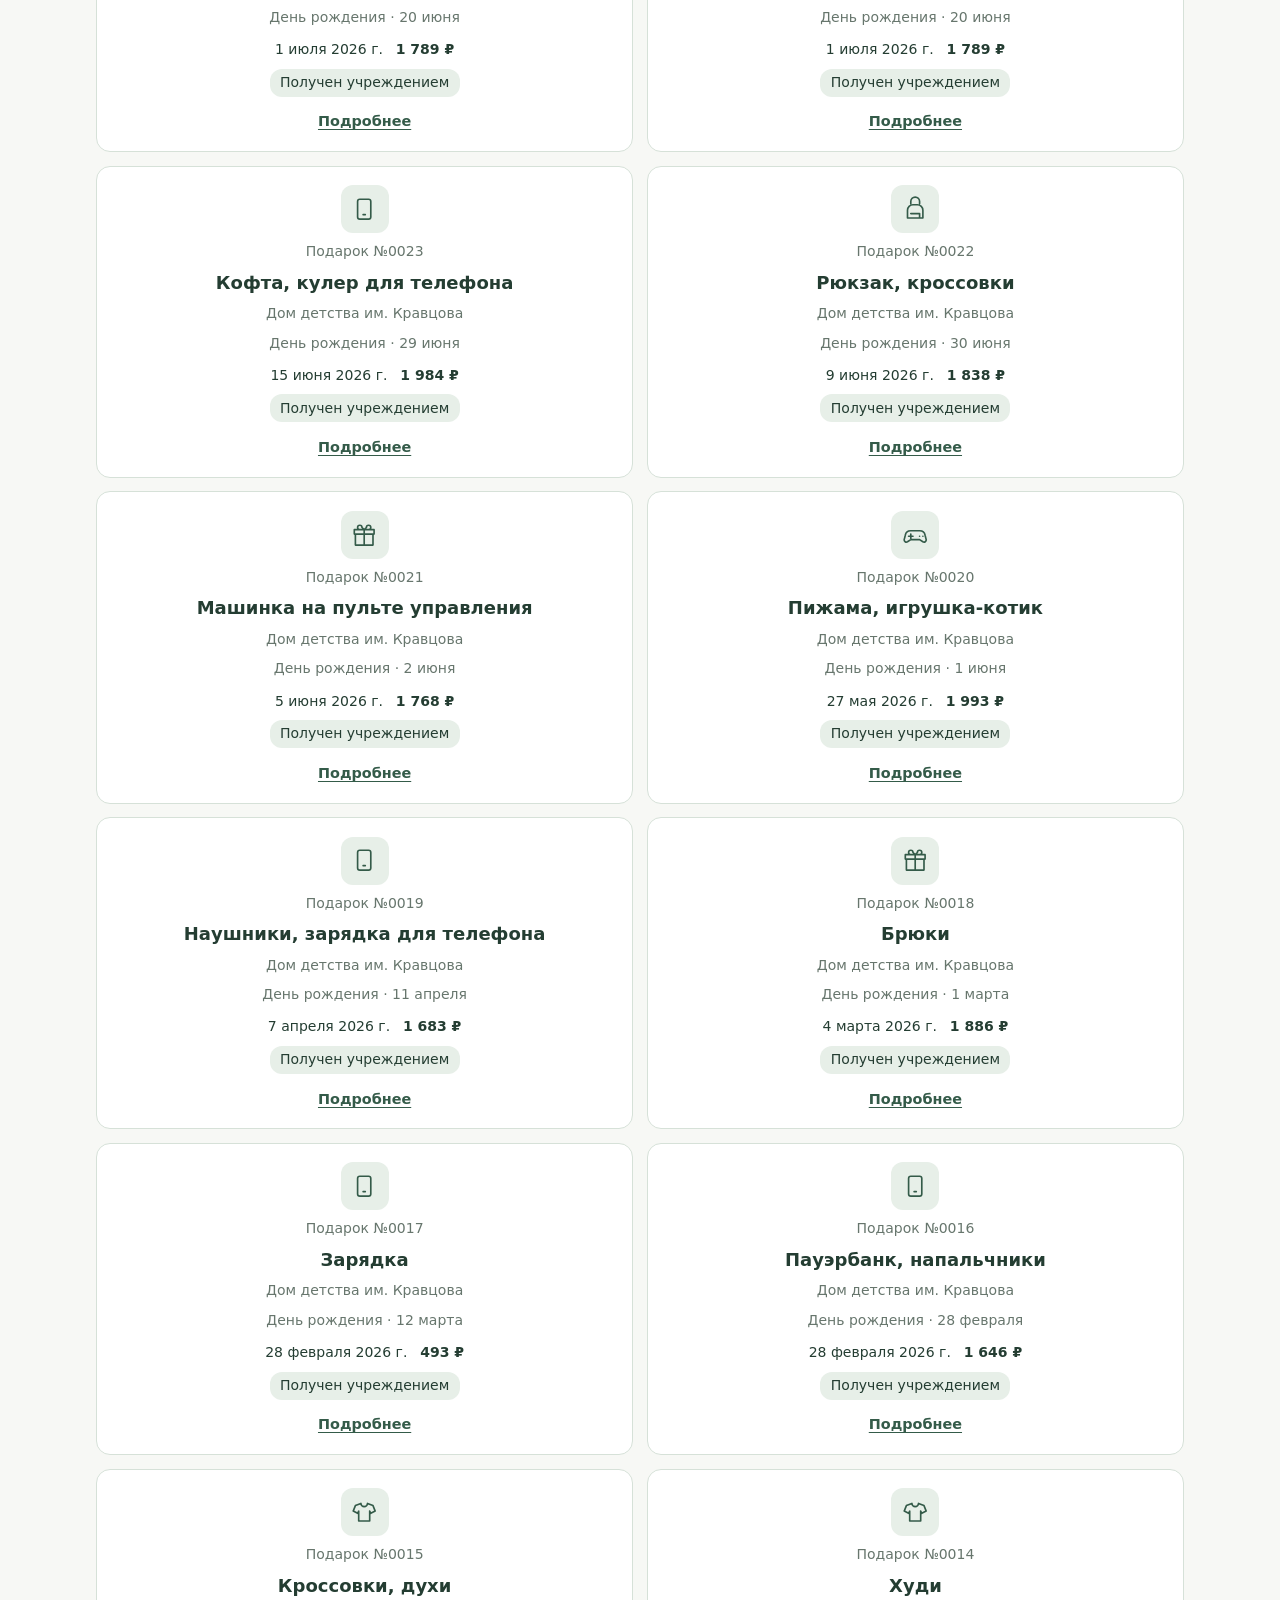
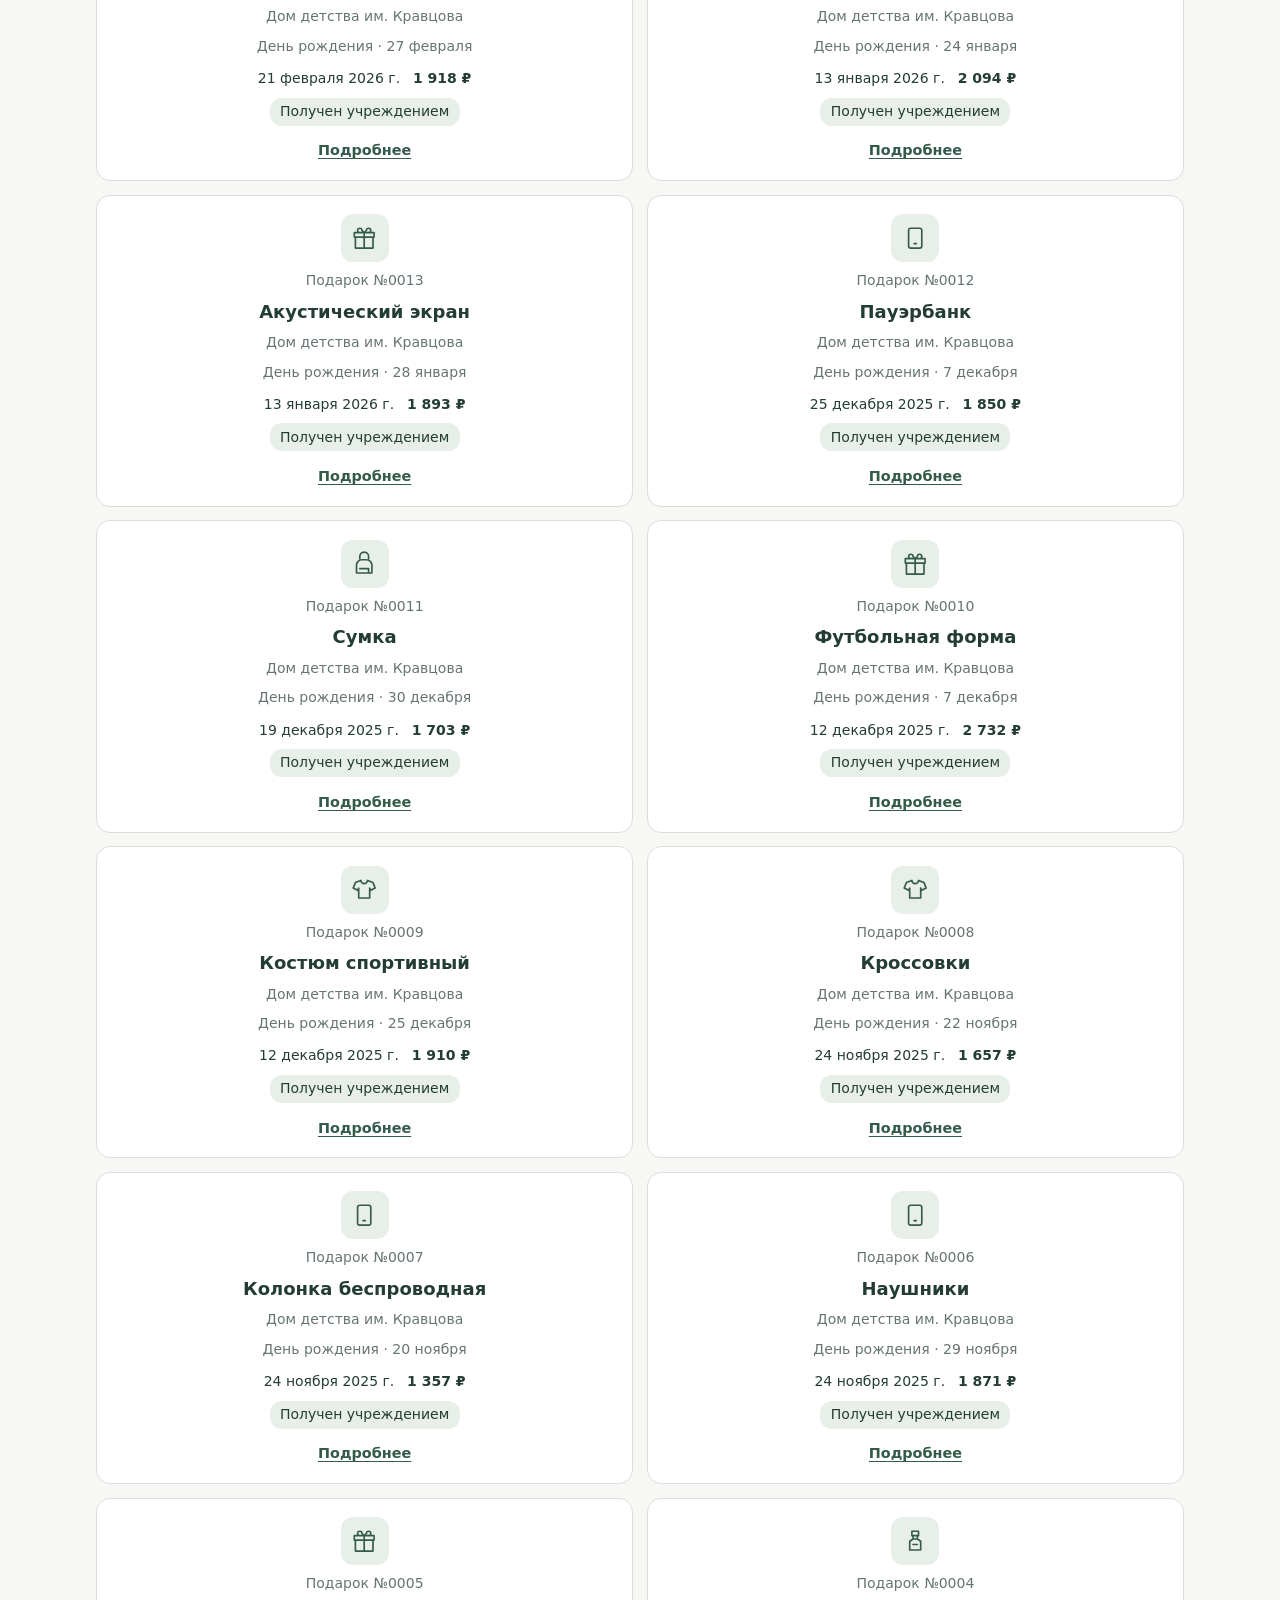
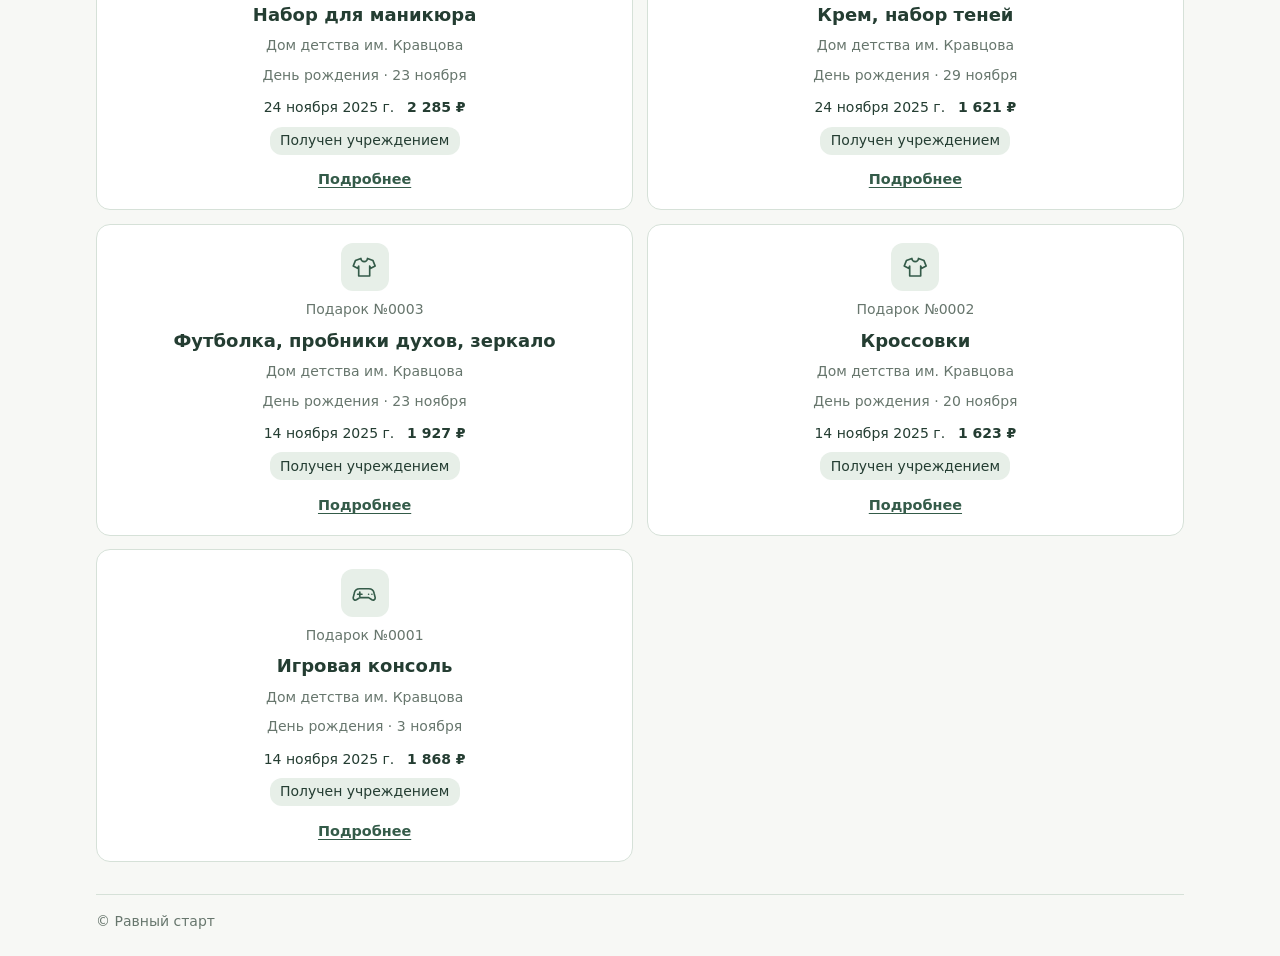
==== commit 805f49df: "Default archive sorting to descending gift number" ====
--- a/archive.html
+++ b/archive.html
@@ -4,8 +4,8 @@
   <meta charset="utf-8">
   <meta name="viewport" content="width=device-width, initial-scale=1">
   <title>Архив подарков — Равный старт</title>
-  <link rel="stylesheet" href="archive.css?v=centered-stats">
-  <script type="module" src="archive.js?v=aligned-cards"></script>
+  <link rel="stylesheet" href="archive.css?v=mobile-stats">
+  <script type="module" src="archive.js?v=sort-by-number"></script>
 </head>
 <body data-page="archive">
 <header class="site-header">
@@ -32,7 +32,13 @@
       <label>Поиск<input id="search" type="search" placeholder="Номер или название"></label>
       <label>Год получения<select id="year"><option value="">Все годы</option></select></label>
       <label>Детский дом<select id="institution"><option value="">Все учреждения</option></select></label>
-      <label>Дата получения<select id="sort"><option value="recent">Сначала новые</option><option value="oldest">Сначала ранние</option></select></label>
+      <label>Сортировка
+        <select id="sort">
+          <option value="number" selected>По номеру ↓</option>
+          <option value="recent">По дате · сначала новые</option>
+          <option value="oldest">По дате · сначала ранние</option>
+        </select>
+      </label>
     </form>
     <p class="results" id="results" role="status">Загрузка архива…</p>
     <noscript>Для просмотра архива включите JavaScript.</noscript>
--- a/archive.css
+++ b/archive.css
@@ -20,12 +20,9 @@
 :focus-visible { outline: 2px solid var(--link); outline-offset: 3px; }
 .shell { width: min(100% - 40px, 68rem); margin-inline: auto; }
 .site-header { border-bottom: 1px solid var(--line); background: var(--white); }
-.header-inner { min-height: 68px; display: flex; align-items: center; justify-content: space-between; gap: 1rem; }
-.brand { display: inline-flex; align-items: center; gap: .65rem; color: var(--ink); font-weight: 700; text-decoration: none; }
-.brand-mark { display: grid; place-items: center; background: var(--sage-light); color: var(--link); width: 2rem; height: 2rem; border-radius: 50%; }
-.nav-link { font-size: .9rem; }
-[data-page="archive"] .header-inner { display: grid; grid-template-columns: 1fr auto 1fr; gap: .75rem; }
-[data-page="archive"] .nav-link { justify-self: end; text-align: right; }
+.header-inner { min-height: 68px; display: grid; grid-template-columns: minmax(0, 1fr) auto minmax(0, 1fr); align-items: center; gap: .75rem; }
+.brand { justify-self: start; color: var(--ink); font-weight: 700; text-decoration: none; }
+.nav-link { justify-self: end; text-align: right; font-size: .9rem; }
 .equal-symbol { display: flex; justify-content: space-between; width: 58px; padding: 6px 4px 0; border-top: 2px solid currentColor; }
 .equal-symbol span { width: 8px; height: 8px; border: 1.5px solid currentColor; border-radius: 50%; }
 h1 { margin: 0; font: 400 clamp(2.2rem, 6vw, 4.4rem)/1.06 Georgia, serif; letter-spacing: -.035em; overflow-wrap: anywhere; }
@@ -80,6 +77,7 @@
 @media (max-width: 38rem) {
   .shell { width: min(100% - 24px, 68rem); }
   .gift-grid { grid-template-columns: minmax(0, 1fr); }
+  .stats div { justify-content: flex-end; }
 }
 @media (max-width: 25rem) {
   .filters { grid-template-columns: minmax(0, 1fr); }
